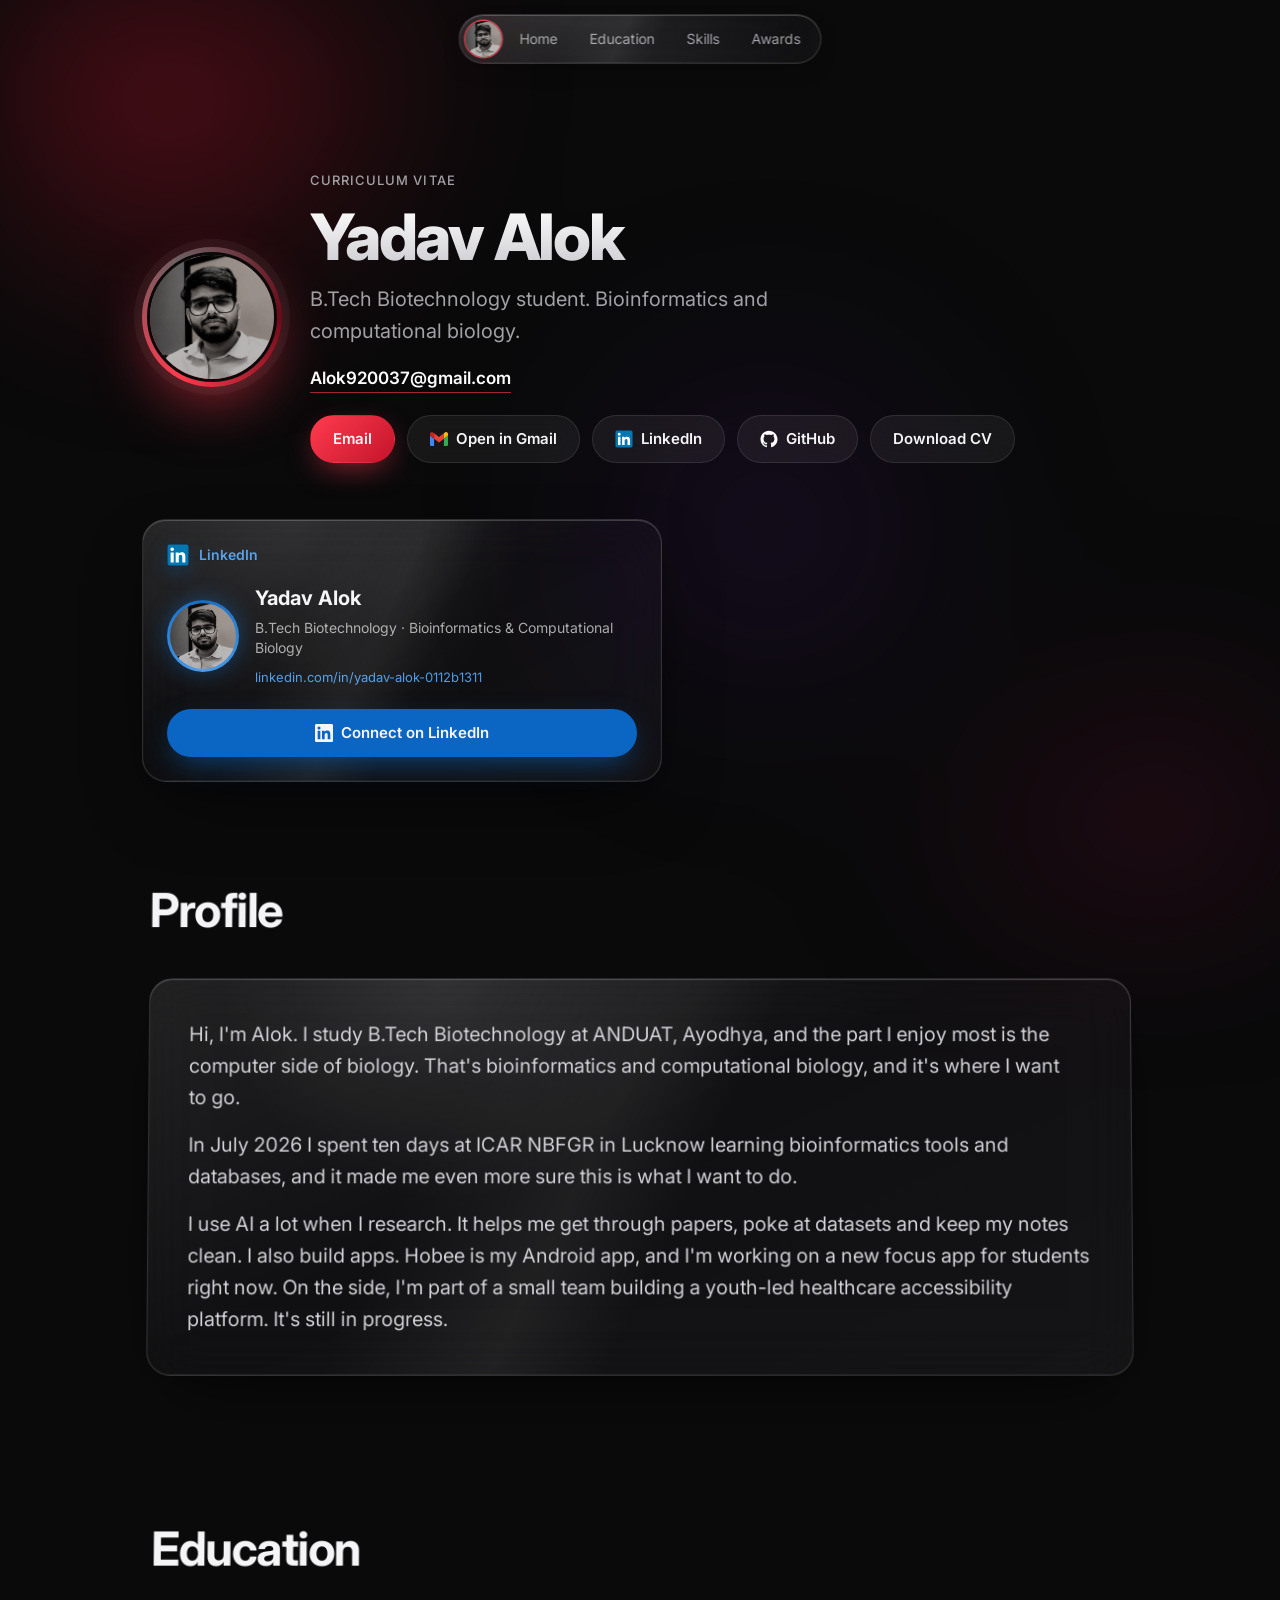
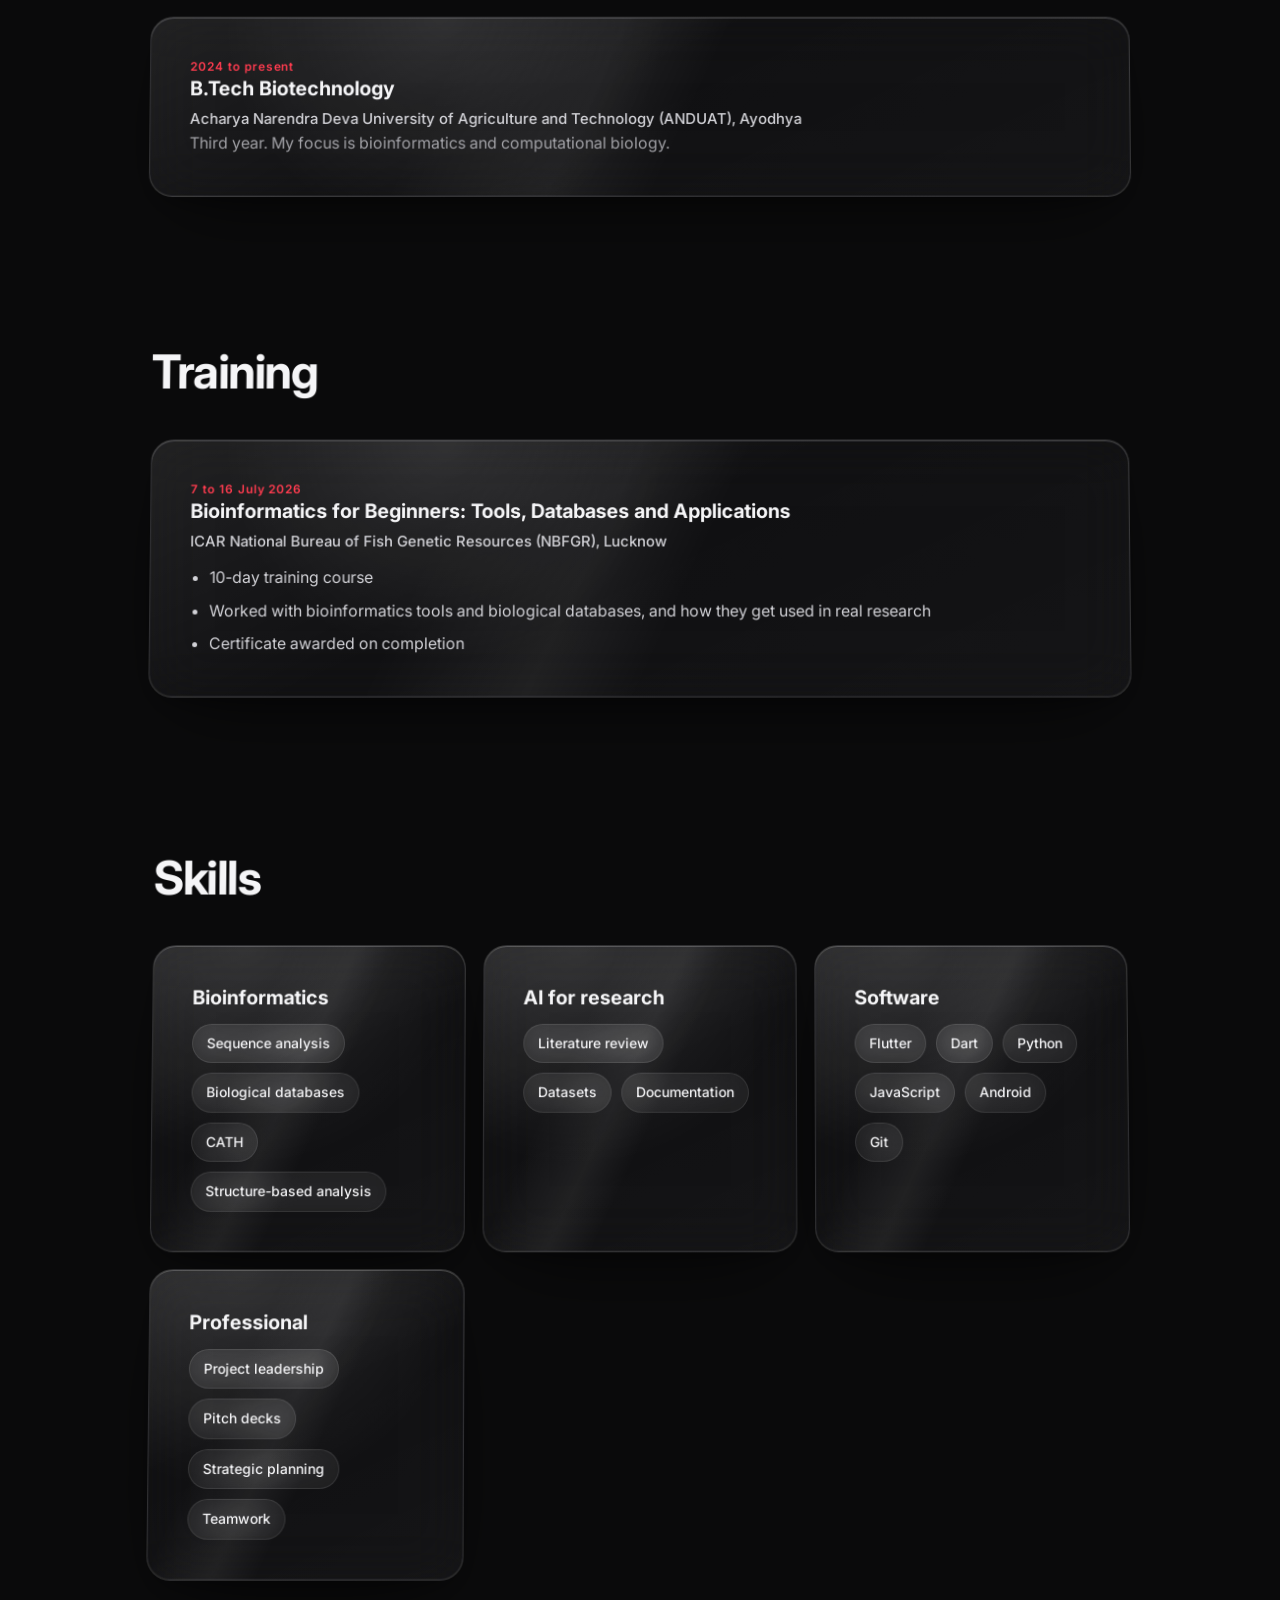
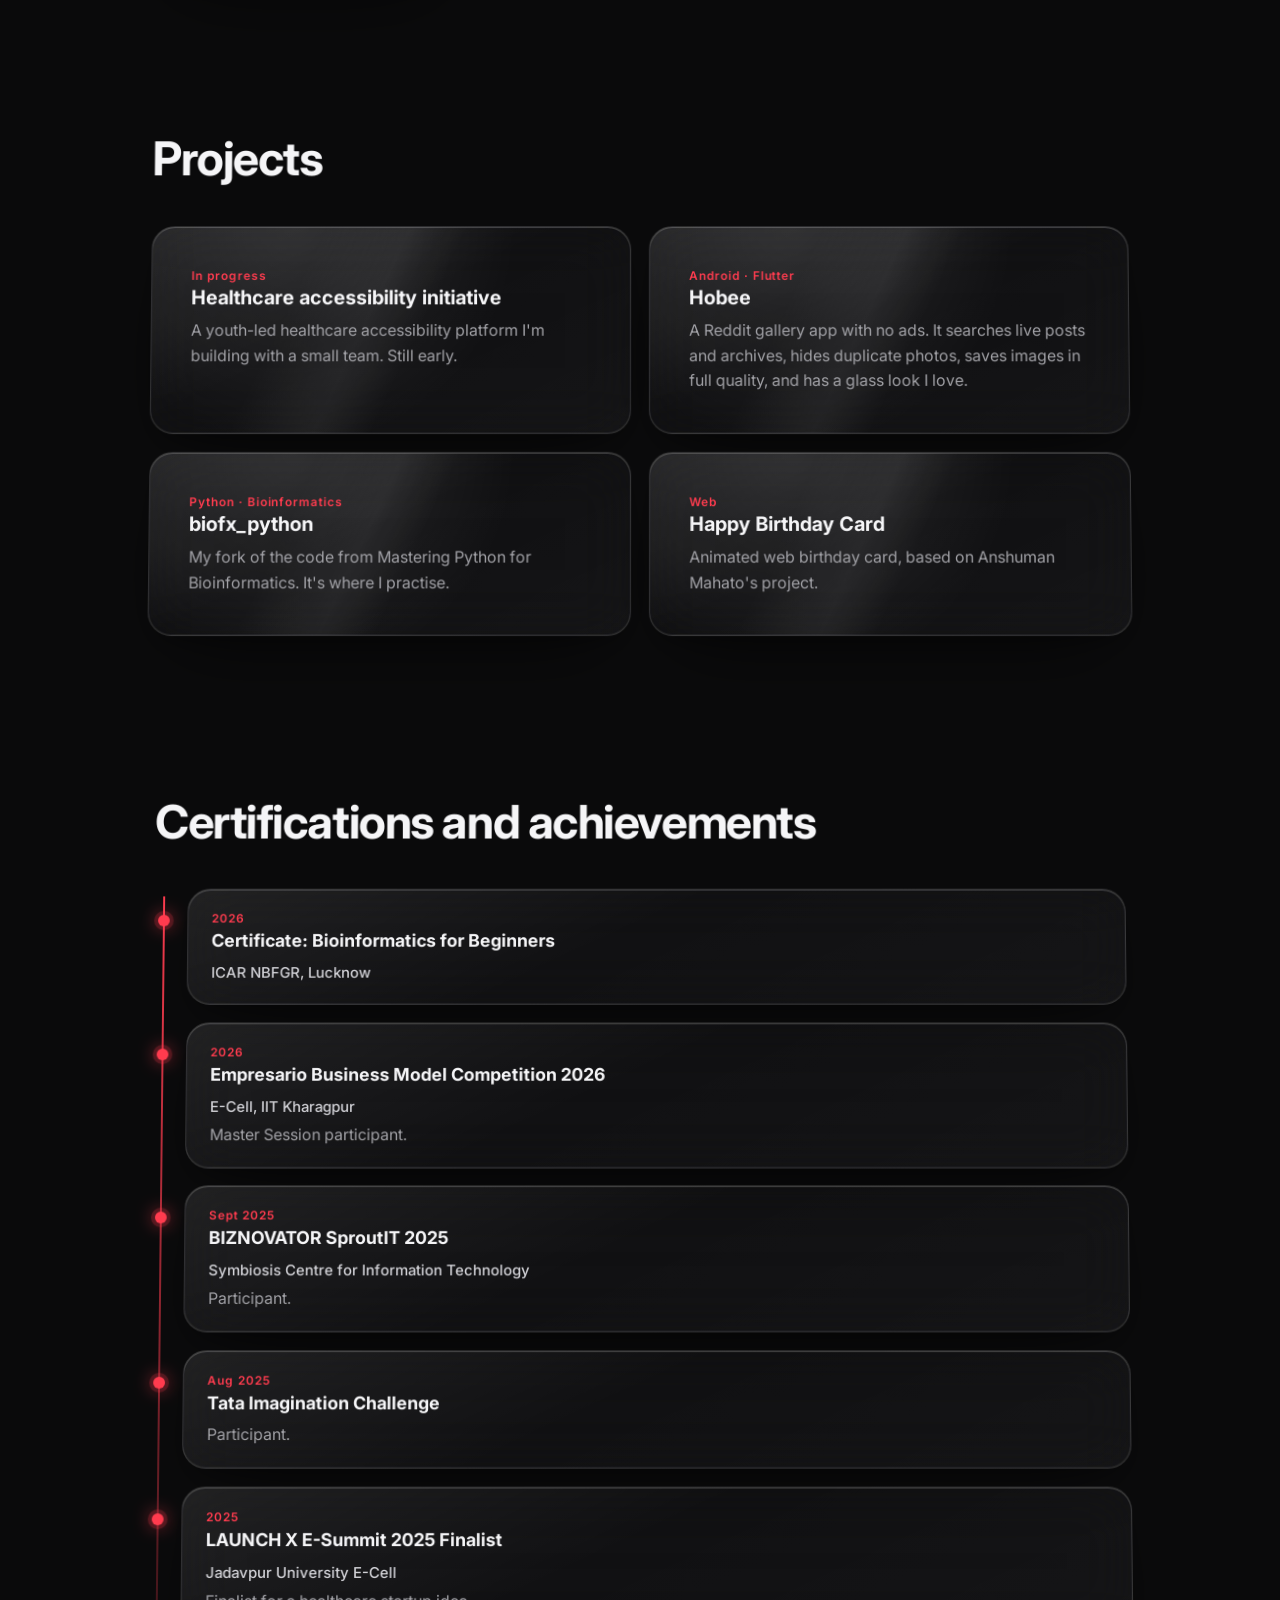
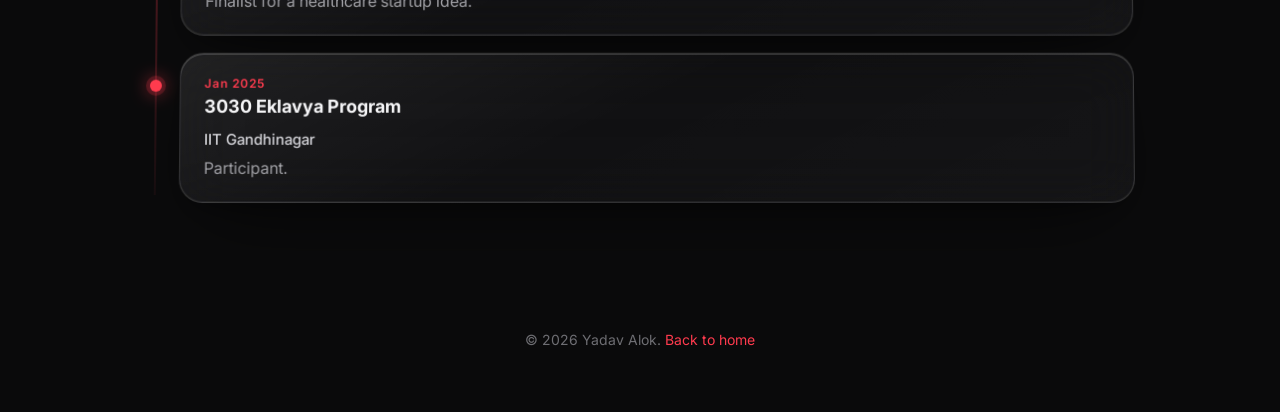
==== cv/index.html @ bc5b37c1 "Real LinkedIn, Gmail, GitHub logos with shared soft backlight" ====
<!doctype html>
<html lang="en">
<head>
<meta charset="utf-8">
<meta name="viewport" content="width=device-width,initial-scale=1">
<title>CV · Yadav Alok</title>
<meta name="description" content="CV of Yadav Alok (Yadav Alok), B.Tech Biotechnology student at ANDUAT, Ayodhya, focused on bioinformatics and computational biology.">
<meta name="theme-color" content="#0a0a0b">
<meta property="og:type" content="profile">
<meta property="og:title" content="CV · Yadav Alok">
<meta property="og:description" content="B.Tech Biotechnology student focused on bioinformatics and computational biology.">
<meta property="og:url" content="https://alokxyz1112.github.io/cv/">
<meta property="og:image" content="https://alokxyz1112.github.io/assets/og.png">
<meta name="twitter:card" content="summary_large_image">
<link rel="icon" href="../assets/face-32.png?v=4" sizes="32x32" type="image/png">
<link rel="icon" href="../assets/face-48.png?v=4" sizes="48x48" type="image/png">
<link rel="manifest" href="../site.webmanifest?v=4">
<link rel="apple-touch-icon" href="../assets/apple-touch-icon.png?v=4">
<link rel="preconnect" href="https://fonts.googleapis.com"><link rel="preconnect" href="https://fonts.gstatic.com" crossorigin>
<link href="https://fonts.googleapis.com/css2?family=Inter:wght@400;500;600;700;800&display=swap" rel="stylesheet">
<link rel="stylesheet" href="../style.css?v=25">
<link rel="stylesheet" href="print.css?v=1" media="print">
</head>
<body>
<a class="skip" href="#main">Skip to content</a>
<div class="aurora" aria-hidden="true"><span></span><span></span><span></span></div>
<div class="glow" aria-hidden="true"></div>
<header class="nav glass">
  <a href="../" class="logo" aria-label="Back to home"><img class="navface" src="../assets/avatar-small.jpg?v=1" alt="Yadav Alok" width="30" height="30"></a>
  <nav><a href="../">Home</a><a href="#education">Education</a><a href="#skills">Skills</a><a href="#achievements">Awards</a></nav>
</header>
<main id="main">
  <section class="cvhead">
    <div class="cvpic tilt"><img src="../assets/avatar-small.jpg?v=1" alt="Yadav Alok" width="140" height="140" onerror="this.parentNode.remove()"></div>
    <div>
      <p class="eyebrow">Curriculum vitae</p>
      <h1>Yadav Alok</h1>
      <p class="lead" style="margin:10px 0 0;text-align:left">B.Tech Biotechnology student. Bioinformatics and computational biology.</p>
      <p class="pcontact printonly"><a href="mailto:Alok920037@gmail.com">Alok920037@gmail.com</a> <span>·</span> <a href="https://www.linkedin.com/in/yadav-alok-0112b1311">linkedin.com/in/yadav-alok-0112b1311</a> <span>·</span> <a href="https://github.com/Alokxyz1112">github.com/Alokxyz1112</a> <span>·</span> <a href="https://alokxyz1112.github.io">alokxyz1112.github.io</a></p>
      <p class="noprint" style="margin-top:8px"><a class="mailaddr" style="font-size:17px" href="mailto:Alok920037@gmail.com">Alok920037@gmail.com</a></p>
      <div class="cta noprint" style="justify-content:flex-start;margin-top:22px">
        <a class="btn primary magnetic" href="mailto:Alok920037@gmail.com">Email</a>
        <a class="btn magnetic" href="https://mail.google.com/mail/?view=cm&fs=1&to=Alok920037@gmail.com" target="_blank" rel="noopener"><img class="lg bico" src="../assets/logos/gmail.svg?v=1" alt="" width="18" height="18" style="--tg:234,67,53">Open in Gmail</a>
        <a class="btn magnetic" href="https://www.linkedin.com/in/yadav-alok-0112b1311" target="_blank" rel="noopener"><img class="lg bico" src="../assets/logos/linkedin.svg?v=1" alt="" width="18" height="18" style="--tg:10,102,194">LinkedIn</a>
        <a class="btn magnetic" href="https://github.com/Alokxyz1112" target="_blank" rel="noopener"><img class="lg bico" src="../assets/logos/github.svg?v=1" alt="" width="18" height="18" style="--tg:200,210,230">GitHub</a>
        <a class="btn magnetic" href="Yadav-Alok-CV.pdf" download="Yadav-Alok-CV.pdf">Download CV</a>
      </div>
    </div>
  <div class="noprint" style="margin-top:28px"><div class="licard glass tilt reveal"><div class="litop"><span class="lilogo"><img class="lg" src="../assets/logos/linkedin.svg?v=1" alt="" width="26" height="26" style="--tg:10,102,194"></span><span class="lilab">LinkedIn</span></div><div class="libody"><div class="lipic"><img src="../assets/avatar-small.jpg?v=1" alt="Yadav Alok" loading="lazy"></div><div><div class="liname">Yadav Alok</div><div class="lihead">B.Tech Biotechnology · Bioinformatics &amp; Computational Biology</div><a class="liurl" href="https://www.linkedin.com/in/yadav-alok-0112b1311" target="_blank" rel="noopener">linkedin.com/in/yadav-alok-0112b1311</a></div></div><a class="btn libtn magnetic" href="https://www.linkedin.com/in/yadav-alok-0112b1311" target="_blank" rel="noopener"><svg viewBox="0 0 24 24" width="18" height="18" fill="currentColor" aria-hidden="true"><path d="M20.45 20.45h-3.56v-5.57c0-1.33-.02-3.04-1.85-3.04-1.85 0-2.14 1.45-2.14 2.94v5.67H9.35V9h3.41v1.56h.05c.48-.9 1.64-1.85 3.37-1.85 3.6 0 4.27 2.37 4.27 5.46v6.28zM5.34 7.43a2.06 2.06 0 1 1 0-4.13 2.06 2.06 0 0 1 0 4.13zM7.12 20.45H3.56V9h3.56v11.45zM22.22 0H1.77C.79 0 0 .77 0 1.73v20.54C0 23.23.79 24 1.77 24h20.45c.98 0 1.78-.77 1.78-1.73V1.73C24 .77 23.2 0 22.22 0z"/></svg>Connect on LinkedIn</a></div></div></section>

  <section class="section" id="profile"><h2 class="reveal">Profile</h2>
    <div class="glass card reveal" id="aboutText"><p>Hi, I'm Alok. I study B.Tech Biotechnology at ANDUAT, Ayodhya, and the part I enjoy most is the computer side of biology. That's bioinformatics and computational biology, and it's where I want to go.</p><p>In July 2026 I spent ten days at ICAR NBFGR in Lucknow learning bioinformatics tools and databases, and it made me even more sure this is what I want to do.</p><p>I use AI a lot when I research. It helps me get through papers, poke at datasets and keep my notes clean. I also build apps. Hobee is my Android app, and I'm working on a new focus app for students right now. On the side, I'm part of a small team building a youth-led healthcare accessibility platform. It's still in progress.</p></div></section>

  <section class="section" id="education"><h2 class="reveal">Education</h2>
    <div class="glass card reveal"><div class="step">2024 to present</div><h3>B.Tech Biotechnology</h3><p class="place">Acharya Narendra Deva University of Agriculture and Technology (ANDUAT), Ayodhya</p><p class="muted">Third year. My focus is bioinformatics and computational biology.</p></div></section>

  <section class="section" id="training"><h2 class="reveal">Training</h2>
    <div class="glass card reveal"><div class="step">7 to 16 July 2026</div><h3>Bioinformatics for Beginners: Tools, Databases and Applications</h3><p class="place">ICAR National Bureau of Fish Genetic Resources (NBFGR), Lucknow</p>
      <ul class="list" style="margin-top:12px"><li>10-day training course</li><li>Worked with bioinformatics tools and biological databases, and how they get used in real research</li><li>Certificate awarded on completion</li></ul></div></section>

  <section class="section" id="skills"><h2 class="reveal">Skills</h2><div class="skillgrid">
    
    <div class="glass card skg reveal"><h3>Bioinformatics</h3><ul class="chips"><li>Sequence analysis</li><li>Biological databases</li><li>CATH</li><li>Structure-based analysis</li></ul></div>
    <div class="glass card skg reveal"><h3>AI for research</h3><ul class="chips"><li>Literature review</li><li>Datasets</li><li>Documentation</li></ul></div>
    <div class="glass card skg reveal"><h3>Software</h3><ul class="chips"><li>Flutter</li><li>Dart</li><li>Python</li><li>JavaScript</li><li>Android</li><li>Git</li></ul></div>
    <div class="glass card skg reveal"><h3>Professional</h3><ul class="chips"><li>Project leadership</li><li>Pitch decks</li><li>Strategic planning</li><li>Teamwork</li></ul></div>
  </div></section>

  <section class="section" id="projects"><h2 class="reveal">Projects</h2><div class="grid2">
    <div class="glass card reveal"><div class="step">In progress</div><h3>Healthcare accessibility initiative</h3><p class="muted" style="margin-top:8px">A youth-led healthcare accessibility platform I'm building with a small team. Still early.</p></div>
    <div class="glass card reveal"><div class="step">Android · Flutter</div><h3><a href="https://github.com/Alokxyz1112/hobee" target="_blank" rel="noopener">Hobee</a></h3><p class="muted" style="margin-top:8px">A Reddit gallery app with no ads. It searches live posts and archives, hides duplicate photos, saves images in full quality, and has a glass look I love.</p></div>
    <div class="glass card reveal"><div class="step">Python · Bioinformatics</div><h3><a href="https://github.com/Alokxyz1112/biofx_python" target="_blank" rel="noopener">biofx_python</a></h3><p class="muted" style="margin-top:8px">My fork of the code from Mastering Python for Bioinformatics. It's where I practise.</p></div>
    <div class="glass card reveal"><div class="step">Web</div><h3><a href="https://github.com/Alokxyz1112/Happy-Birthday-Card" target="_blank" rel="noopener">Happy Birthday Card</a></h3><p class="muted" style="margin-top:8px">Animated web birthday card, based on Anshuman Mahato's project.</p></div>
  </div></section>

  <section class="section" id="achievements"><h2 class="reveal">Certifications and achievements</h2><ol class="timeline">
    <li class="glass reveal"><div class="step">2026</div><h3>Certificate: Bioinformatics for Beginners</h3><p class="place">ICAR NBFGR, Lucknow</p></li>
    <li class="glass reveal"><div class="step">2026</div><h3>Empresario Business Model Competition 2026</h3><p class="place">E-Cell, IIT Kharagpur</p><p>Master Session participant.</p></li>
    <li class="glass reveal"><div class="step">Sept 2025</div><h3>BIZNOVATOR SproutIT 2025</h3><p class="place">Symbiosis Centre for Information Technology</p><p>Participant.</p></li>
    <li class="glass reveal"><div class="step">Aug 2025</div><h3>Tata Imagination Challenge</h3><p>Participant.</p></li>
    <li class="glass reveal"><div class="step">2025</div><h3>LAUNCH X E-Summit 2025 Finalist</h3><p class="place">Jadavpur University E-Cell</p><p>Finalist for a healthcare startup idea.</p></li>
    <li class="glass reveal"><div class="step">Jan 2025</div><h3>3030 Eklavya Program</h3><p class="place">IIT Gandhinagar</p><p>Participant.</p></li>
  </ol></section>
</main>
<footer><p>© <span id="yr">2026</span> Yadav Alok. <a href="../" style="color:var(--red)">Back to home</a></p></footer>
<script>
(function(){var r=matchMedia('(prefers-reduced-motion: reduce)').matches,rs=document.querySelectorAll('.reveal');
document.getElementById('yr').textContent=new Date().getFullYear();
if(r||!('IntersectionObserver' in window)){rs.forEach(function(e){e.classList.add('in')});return;}
var io=new IntersectionObserver(function(es){es.forEach(function(e){if(e.isIntersecting){e.target.classList.add('in');io.unobserve(e.target)}})},{threshold:0,rootMargin:"0px 0px -40px 0px"});rs.forEach(function(e){io.observe(e)});
addEventListener('beforeprint',function(){rs.forEach(function(e){e.classList.add('in')})});
if(matchMedia('(hover: none)').matches)return;var g=document.querySelector('.glow');
addEventListener('pointermove',function(e){g.style.left=e.clientX+'px';g.style.top=e.clientY+'px'},{passive:true});
document.querySelectorAll('.magnetic').forEach(function(b){b.addEventListener('pointermove',function(e){var q=b.getBoundingClientRect();b.style.transform='translate('+((e.clientX-q.left-q.width/2)*.25)+'px,'+((e.clientY-q.top-q.height/2)*.35)+'px)'});b.addEventListener('pointerleave',function(){b.style.transform=''})});})();
</script>
<script src="../fx.js?v=25" defer></script>
</body>
</html>
---- style.css ----
:root{--bg:#0a0a0b;--fg:#f5f5f7;--mute:#a1a1a6;--red:#ff3b4e;--red2:#c4142b;--glass:rgba(255,255,255,.05);--line:rgba(255,255,255,.1);--r:22px}
*{box-sizing:border-box;margin:0;padding:0}
html{scroll-behavior:smooth}
body{font-family:Inter,system-ui,-apple-system,sans-serif;background:var(--bg);color:var(--fg);line-height:1.6;-webkit-font-smoothing:antialiased;overflow-x:hidden}
a{color:inherit;text-decoration:none}
.skip{position:absolute;left:-999px;top:8px;background:var(--red);padding:8px 14px;border-radius:8px;z-index:99}.skip:focus{left:8px}
:focus-visible{outline:2px solid var(--red);outline-offset:3px;border-radius:8px}
.aurora{position:fixed;inset:0;z-index:-2;overflow:hidden;filter:blur(90px);opacity:.55}
.aurora span{position:absolute;border-radius:50%;width:55vmax;height:55vmax;animation:drift 22s ease-in-out infinite alternate}
.aurora span:nth-child(1){background:radial-gradient(circle,#c4142b 0,transparent 60%);top:-25vmax;left:-15vmax}
.aurora span:nth-child(2){background:radial-gradient(circle,#5a0d2a 0,transparent 60%);bottom:-30vmax;right:-20vmax;animation-duration:28s}
.aurora span:nth-child(3){background:radial-gradient(circle,#2a1240 0,transparent 60%);top:30%;left:40%;width:40vmax;height:40vmax;animation-duration:34s}
@keyframes drift{to{transform:translate(8vmax,6vmax) scale(1.15)}}
.glow{position:fixed;width:520px;height:520px;border-radius:50%;pointer-events:none;z-index:-1;background:radial-gradient(circle,rgba(255,59,78,.13),transparent 60%);transform:translate(-50%,-50%);left:-999px;top:-999px;transition:opacity .3s}
.glass{background:var(--glass);border:1px solid var(--line);backdrop-filter:blur(24px) saturate(160%);-webkit-backdrop-filter:blur(24px) saturate(160%);box-shadow:inset 0 1px 0 rgba(255,255,255,.08),0 20px 60px -20px rgba(0,0,0,.6)}
.nav{position:fixed;top:14px;left:50%;transform:translateX(-50%);display:flex;align-items:center;gap:22px;padding:8px 10px 8px 16px;border-radius:999px;z-index:50;width:max-content;max-width:calc(100% - 24px)}
.logo{font-weight:800;letter-spacing:.02em;color:var(--red)}
.nav nav{display:flex;gap:4px}.nav nav a{font-size:14px;color:var(--mute);padding:6px 12px;border-radius:999px;transition:.2s}.nav nav a:hover{color:var(--fg);background:rgba(255,255,255,.07)}
main{max-width:1040px;margin:0 auto;padding:0 22px}
.hero{min-height:100vh;min-height:100svh;display:flex;flex-direction:column;justify-content:center;align-items:center;text-align:center;padding:110px 0 60px}
.avatar{width:120px;height:120px;border-radius:50%;margin-bottom:26px;display:grid;place-items:center;font-size:40px;font-weight:700;background:linear-gradient(140deg,var(--red),#6b0a18);box-shadow:0 0 0 1px rgba(255,255,255,.15),0 20px 60px -10px rgba(255,59,78,.5);overflow:hidden}
.avatar img{width:100%;height:100%;object-fit:cover}
.eyebrow{color:var(--mute);font-weight:500;letter-spacing:.08em;text-transform:uppercase;font-size:13px;margin-bottom:12px}
h1{font-size:clamp(38px,7.5vw,84px);line-height:1.05;letter-spacing:-.035em;font-weight:800;min-height:1.1em;background:linear-gradient(180deg,#fff,#c9c9ce);-webkit-background-clip:text;background-clip:text;color:transparent}
.caret{display:inline-block;width:.07em;height:.9em;background:var(--red);margin-left:.06em;vertical-align:-.08em;animation:blink 1s steps(1) infinite}
@keyframes blink{50%{opacity:0}}
.lead{color:var(--mute);font-size:clamp(16px,2vw,20px);max-width:560px;margin:22px auto 0}
.cta{display:flex;gap:12px;justify-content:center;flex-wrap:wrap;margin-top:34px}
.btn{display:inline-flex;align-items:center;gap:8px;padding:13px 22px;border-radius:999px;font-weight:600;font-size:15px;border:1px solid var(--line);background:rgba(255,255,255,.06);backdrop-filter:blur(12px);cursor:pointer;color:var(--fg);font-family:inherit;transition:background .25s,box-shadow .25s;will-change:transform}
.btn:hover{background:rgba(255,255,255,.12)}
.btn.primary{background:linear-gradient(135deg,var(--red),var(--red2));border-color:transparent;box-shadow:0 10px 30px -8px rgba(255,59,78,.6)}
.btn.primary:hover{box-shadow:0 14px 40px -6px rgba(255,59,78,.8)}
.section{padding:90px 0}
h2{font-size:clamp(30px,4.5vw,48px);letter-spacing:-.03em;font-weight:700;margin-bottom:30px}
.sub{font-size:20px;margin:56px 0 16px;color:var(--mute);font-weight:600}
.card{border-radius:var(--r);padding:clamp(22px,4vw,40px)}
#aboutText p{font-size:clamp(17px,2vw,20px);color:#d2d2d7}#aboutText p+p{margin-top:16px}
.center{text-align:center}.center p{color:#d2d2d7;font-size:18px}
.timeline{list-style:none;position:relative;padding-left:34px}
.timeline:before{content:"";position:absolute;left:9px;top:8px;bottom:8px;width:2px;background:linear-gradient(var(--red),rgba(255,59,78,.05))}
.timeline li{position:relative;margin-bottom:18px;padding:20px 24px;border-radius:18px}
.timeline li:before{content:"";position:absolute;left:-31px;top:26px;width:12px;height:12px;border-radius:50%;background:var(--red);box-shadow:0 0 0 4px rgba(255,59,78,.2),0 0 18px var(--red)}
.timeline h3{font-size:18px}.timeline p{color:var(--mute);margin-top:4px}
.step{font-size:12px;color:var(--red);font-weight:600;letter-spacing:.08em}
.grid{display:grid;grid-template-columns:repeat(2,1fr);gap:18px;perspective:1000px}
.proj{border-radius:var(--r);padding:28px;display:flex;flex-direction:column;transition:transform .25s ease,border-color .25s;transform-style:preserve-3d;position:relative;overflow:hidden}
.proj:after{content:"";position:absolute;inset:0;background:radial-gradient(400px circle at var(--mx,50%) var(--my,50%),rgba(255,59,78,.12),transparent 50%);opacity:0;transition:opacity .3s;pointer-events:none}
.proj:hover{border-color:rgba(255,59,78,.35)}.proj:hover:after{opacity:1}
.proj.featured{grid-column:1/-1;padding:clamp(28px,4vw,44px)}
.proj .label{font-size:12px;color:var(--red);font-weight:600;letter-spacing:.08em;text-transform:uppercase;margin-bottom:8px}
.proj h3{font-size:24px;letter-spacing:-.02em}.proj.featured h3{font-size:clamp(28px,4vw,40px)}
.proj p{color:var(--mute);margin:10px 0 18px;flex:1}.proj.featured p{font-size:18px;max-width:680px}
.tags{display:flex;flex-wrap:wrap;gap:6px;margin-bottom:18px}.tags span{font-size:12px;padding:4px 10px;border-radius:999px;background:rgba(255,255,255,.06);color:#c7c7cc;border:1px solid var(--line)}
.links{display:flex;gap:10px;flex-wrap:wrap}.links .btn{padding:10px 18px;font-size:14px}
.chips{list-style:none;display:flex;flex-wrap:wrap;gap:10px}
.chips li{padding:10px 18px;border-radius:999px;background:var(--glass);border:1px solid var(--line);backdrop-filter:blur(12px);font-weight:500;transition:.25s}
.chips li:hover{border-color:var(--red);color:#fff;box-shadow:0 0 20px -4px rgba(255,59,78,.5)}
footer{text-align:center;color:#6e6e73;font-size:14px;padding:40px 20px 60px}
.toast{position:fixed;bottom:28px;left:50%;transform:translate(-50%,20px);opacity:0;padding:12px 20px;border-radius:999px;background:rgba(30,30,32,.85);border:1px solid var(--line);backdrop-filter:blur(20px);transition:.3s;pointer-events:none;z-index:60;font-size:14px}
.toast.show{opacity:1;transform:translate(-50%,0)}
.reveal{opacity:0;transform:translateY(24px);transition:opacity .9s cubic-bezier(.2,.7,.2,1),transform .9s cubic-bezier(.2,.7,.2,1)}
.reveal.in{opacity:1;transform:none}
@media (max-width:700px){.grid{grid-template-columns:1fr}.nav{gap:6px;padding:6px 6px 6px 14px}.nav nav a{padding:6px 9px;font-size:13px}.section{padding:64px 0}.avatar{width:100px;height:100px;font-size:34px}}
@media (max-width:360px){.nav nav a{padding:6px 6px;font-size:12px}}
@media (hover:none){.glow{display:none}}
@media (prefers-reduced-motion:reduce){*{animation:none!important;transition:none!important;scroll-behavior:auto!important}.reveal{opacity:1;transform:none}.glow{display:none}}
.logo{display:flex;align-items:center;gap:8px}
.navav{width:28px;height:28px;border-radius:50%;overflow:hidden;display:none;box-shadow:0 0 0 1.5px var(--red)}
.navav img{width:100%;height:100%;object-fit:cover}.navav.on{display:block}
.avatar.photo{width:190px;height:190px;padding:5px;background:conic-gradient(from 210deg,var(--red),rgba(255,255,255,.35),#6b0a18,var(--red));box-shadow:0 0 0 10px rgba(255,255,255,.04),0 30px 80px -10px rgba(255,59,78,.55)}
.avatar.photo img{border-radius:50%;border:3px solid #0a0a0b}
.about{display:grid;grid-template-columns:260px 1fr;gap:18px;align-items:stretch}
.aboutpic{border-radius:var(--r);overflow:hidden;padding:8px}
.aboutpic img{width:100%;height:100%;object-fit:cover;border-radius:16px;display:block;filter:contrast(1.05)}
.aboutpic.none{display:none}.about.nopic{grid-template-columns:1fr}
@media (max-width:700px){.about{grid-template-columns:1fr}.aboutpic{max-width:280px;aspect-ratio:1}.avatar.photo{width:150px;height:150px}}
.nav nav a.navcv{color:#fff;background:rgba(255,59,78,.18);box-shadow:inset 0 0 0 1px rgba(255,59,78,.45)}
.nav nav a.navcv:hover{background:rgba(255,59,78,.3)}
.grid2{display:grid;grid-template-columns:1fr 1fr;gap:18px}
p.place{color:#d2d2d7!important;font-weight:500;font-size:15px;margin-top:6px}
.skillgrid{display:grid;grid-template-columns:repeat(auto-fit,minmax(280px,1fr));gap:18px}
.skg h3{font-size:17px;margin-bottom:14px}.skg .chips li{padding:8px 14px;font-size:14px}
.cvhead{padding:130px 0 20px;display:flex;align-items:center;gap:28px;flex-wrap:wrap}
.cvhead img{width:120px;height:120px;border-radius:50%;object-fit:cover;padding:4px;background:conic-gradient(from 210deg,var(--red),rgba(255,255,255,.35),#6b0a18,var(--red))}
.cvhead h1{font-size:clamp(38px,6vw,64px)}
.card ul.list{padding-left:20px;color:#d2d2d7}.card ul.list li+li{margin-top:8px}
.card h3{font-size:20px}.card .muted{color:var(--mute)}
@media (max-width:700px){.grid2{grid-template-columns:1fr}.cvhead{padding-top:100px}}
@media print{.aurora,.glow,.nav,.noprint{display:none!important}body{background:#fff;color:#000}.glass{background:none;box-shadow:none;border-color:#ccc;backdrop-filter:none}.reveal{opacity:1;transform:none}h1{color:#000;background:none}}
/* ---- refined liquid glass ---- */
.glass{position:relative;background:linear-gradient(155deg,rgba(255,255,255,.09),rgba(255,255,255,.025) 45%,rgba(255,255,255,.04));border:1px solid rgba(255,255,255,.12);backdrop-filter:blur(28px) saturate(180%);-webkit-backdrop-filter:blur(28px) saturate(180%);box-shadow:inset 0 1px 0 rgba(255,255,255,.18),inset 0 -1px 0 rgba(255,255,255,.04),inset 0 0 0 1px rgba(255,255,255,.02),0 30px 80px -30px rgba(0,0,0,.8),0 8px 24px -12px rgba(0,0,0,.5);transition:transform .35s cubic-bezier(.2,.7,.2,1),border-color .3s}
.glass:before{content:"";position:absolute;inset:0;border-radius:inherit;pointer-events:none;background:radial-gradient(500px circle at var(--mx,30%) var(--my,0%),rgba(255,255,255,.10),transparent 45%),linear-gradient(115deg,transparent 30%,rgba(255,255,255,.06) 45%,transparent 55%);mix-blend-mode:screen}
.card>*,.proj>*{position:relative}
.section{transform-origin:50% 50%;will-change:transform}
/* hero 3D stage */
.stage{position:relative;width:300px;height:260px;display:grid;place-items:center;margin-bottom:10px;transform-style:preserve-3d}
.stage .avatar{margin:0;position:relative;z-index:2;transition:transform .3s}









.icons{display:flex;gap:12px;justify-content:center;margin-top:26px}
.ico{width:46px;height:46px;border-radius:50%;display:grid;place-items:center;transition:transform .25s,border-color .25s}
.ico svg{width:20px;height:20px;fill:#e5e5ea;position:relative}
.ico:hover{border-color:rgba(255,59,78,.6);transform:translateY(-3px)}.ico:hover svg{fill:#fff}
footer .icons{margin:0 0 16px}
.mailaddr{display:inline-block;margin-top:10px;font-size:clamp(18px,3vw,24px);font-weight:600;color:#fff;border-bottom:1px solid rgba(255,59,78,.6)}
.mailaddr:hover{color:var(--red)}
/* now building */
.build{padding:clamp(28px,5vw,52px);border-color:rgba(255,59,78,.28);background:linear-gradient(140deg,rgba(255,59,78,.16),rgba(255,255,255,.03) 50%,rgba(120,20,60,.10))}
.build h2{margin:16px 0 12px}.build p{font-size:clamp(17px,2vw,20px);color:#d2d2d7;max-width:640px}
.badge{display:inline-flex;align-items:center;gap:8px;font-size:12px;font-weight:600;letter-spacing:.08em;text-transform:uppercase;padding:6px 12px;border-radius:999px;background:rgba(255,59,78,.15);border:1px solid rgba(255,59,78,.4);color:#ff8a96}
.dot{width:7px;height:7px;border-radius:50%;background:var(--red);box-shadow:0 0 10px var(--red);animation:pulse 1.8s ease-in-out infinite}
@keyframes pulse{50%{opacity:.35}}
@media (max-width:700px){.stage{width:240px;height:220px}
 .glass{backdrop-filter:blur(18px) saturate(160%);-webkit-backdrop-filter:blur(18px) saturate(160%)}.nav nav a{padding:6px 7px;font-size:12.5px}.nav{gap:4px}}
@media (prefers-reduced-motion:reduce){.section,.stage{transform:none!important}}
.build .solo{font-size:16px;color:var(--mute);margin-top:12px}
.road{list-style:none;display:grid;grid-template-columns:1fr 1fr;gap:12px;margin:24px 0 20px;max-width:640px}
.road li{padding:14px 18px;border-radius:16px;background:rgba(255,255,255,.04);border:1px solid rgba(255,255,255,.1);display:flex;flex-direction:column}
.road .when{font-size:12px;color:#ff8a96;font-weight:600;letter-spacing:.04em}.road .what{font-weight:600;font-size:17px;margin-top:2px}
.beta{font-weight:600;color:#fff;border-bottom:1px solid rgba(255,59,78,.6)}.beta:hover{color:var(--red)}
@media (max-width:500px){.road{grid-template-columns:1fr}}
.build{max-width:none}
.feats{display:grid;grid-template-columns:repeat(3,1fr);gap:12px;margin:28px 0 8px}
.feat{padding:18px;border-radius:18px;background:linear-gradient(160deg,rgba(255,255,255,.07),rgba(255,255,255,.02));border:1px solid rgba(255,255,255,.1);box-shadow:inset 0 1px 0 rgba(255,255,255,.1);transition:border-color .25s,transform .25s}
.feat:hover{border-color:rgba(255,59,78,.45);transform:translateY(-3px)}
.fi{width:38px;height:38px;border-radius:12px;display:grid;place-items:center;background:linear-gradient(140deg,rgba(255,59,78,.35),rgba(120,10,30,.35));border:1px solid rgba(255,59,78,.4);margin-bottom:12px}
.fi svg{width:20px;height:20px;fill:#fff}
.feat h3{font-size:16px;letter-spacing:-.01em}.build .feat p{font-size:14px;color:var(--mute);margin-top:4px}
@media (max-width:900px){.feats{grid-template-columns:1fr 1fr}}
@media (max-width:500px){.feats{grid-template-columns:1fr}}
/* CV header photo: same round treatment as home */
.cvhead{padding:120px 0 20px;align-items:center}
.cvpic{flex:0 0 auto;width:140px;height:140px;border-radius:50%;padding:5px;background:conic-gradient(from 210deg,var(--red),rgba(255,255,255,.35),#6b0a18,var(--red));box-shadow:0 0 0 8px rgba(255,255,255,.04),0 24px 60px -10px rgba(255,59,78,.55);transition:transform .3s}
.cvpic img{display:block;width:100%!important;height:100%!important;border-radius:50%;object-fit:cover;object-position:center 30%;border:3px solid #0a0a0b;padding:0;background:none}
.avatar img,.aboutpic img,.navav img{object-position:center 30%}
@media (max-width:700px){.cvhead{padding-top:104px;gap:20px}.cvpic{width:120px;height:120px}}

.licard{max-width:520px;margin:28px auto 0;padding:24px;border-radius:24px;text-align:left}
.litop{display:flex;align-items:center;gap:10px;color:#4c9be8;font-weight:600;font-size:14px;margin-bottom:16px}
.lilogo{display:inline-flex;color:#0A66C2;background:#fff;border-radius:5px;padding:0;line-height:0}
.libody{display:flex;gap:16px;align-items:center;margin-bottom:20px}
.lipic{flex:0 0 72px;width:72px;height:72px;border-radius:50%;padding:3px;background:conic-gradient(#0A66C2,#4c9be8,#0A66C2);box-shadow:0 0 24px -4px rgba(10,102,194,.7)}
.lipic img{width:100%;height:100%;border-radius:50%;object-fit:cover;object-position:center 30%;display:block}
.liname{font-size:20px;font-weight:700}
.lihead{color:var(--mut,#aaa);font-size:14px;margin:4px 0 6px;line-height:1.4}
.liurl{font-size:13px;color:#4c9be8;word-break:break-all}
.btn.libtn{background:#0A66C2;border-color:transparent;width:100%;justify-content:center;box-shadow:0 10px 30px -8px rgba(10,102,194,.7)}
.btn.libtn:hover{background:#0b74dc}
.btn.lihero{border-color:rgba(10,102,194,.7);box-shadow:0 8px 26px -10px rgba(10,102,194,.8)}
.btn.lihero svg{color:#4c9be8}
.btn.lihero:hover{background:rgba(10,102,194,.25)}
.cvhead .licard{margin:0}
.cvhead .lipic img{padding:0;background:none;width:100%;height:100%}

/* Contact tiles */
.chead{text-align:center;margin-bottom:40px}
.cbig{font-size:clamp(48px,8vw,96px);line-height:1;letter-spacing:-.04em;margin:8px 0 14px;background:linear-gradient(180deg,#fff,rgba(255,255,255,.55));-webkit-background-clip:text;background-clip:text;color:transparent}
.csub{color:var(--mut,#aaa);font-size:17px;max-width:520px;margin:0 auto}
.cgrid{display:grid;grid-template-columns:repeat(3,minmax(0,1fr));gap:20px;max-width:1100px;margin:0 auto}
.ctile{border-radius:26px;padding:28px;display:flex;flex-direction:column;gap:10px;min-width:0;--glow:255,59,78}
.ctile.t-li{--glow:10,102,194}.ctile.t-gh{--glow:255,255,255}
.ctile:after{content:"";position:absolute;inset:-1px;border-radius:inherit;padding:1px;background:linear-gradient(140deg,rgba(var(--glow),.9),transparent 40%,transparent 60%,rgba(var(--glow),.6));-webkit-mask:linear-gradient(#000 0 0) content-box,linear-gradient(#000 0 0);-webkit-mask-composite:xor;mask-composite:exclude;opacity:0;transition:opacity .35s;pointer-events:none}
.ctile:hover{translate:0 -6px;box-shadow:0 30px 70px -25px rgba(var(--glow),.45),inset 0 1px 0 rgba(255,255,255,.18)}
.ctile:hover:after{opacity:1}
.ctile{transition:translate .35s cubic-bezier(.2,.7,.2,1),box-shadow .35s,transform .35s}
.cico{width:52px;height:52px;border-radius:16px;display:grid;place-items:center;background:rgba(var(--glow),.14);border:1px solid rgba(var(--glow),.35);box-shadow:0 0 30px -4px rgba(var(--glow),.6);color:rgb(var(--glow));margin-bottom:6px}
.t-li .cico{color:#4c9be8}.cico svg{width:24px;height:24px}
.ctile h3{margin:0;font-size:22px}
.caddr{font-size:15px;color:var(--fg,#fff);word-break:break-all;opacity:.85}.caddr:hover{opacity:1}
.cnote{margin:0;color:var(--mut,#aaa);font-size:14px}
.ctile .libody{margin:4px 0 0;gap:12px}.ctile .lipic{flex-basis:56px;width:56px;height:56px}.ctile .liname{font-size:17px}.ctile .lihead{font-size:13px;margin:2px 0 0}
.cact{display:flex;align-items:center;gap:10px;margin-top:auto;padding-top:16px}
.cact .btn{flex:1;justify-content:center;padding:12px 16px;width:auto}
.ibtn{flex:0 0 44px;width:44px;height:44px;border-radius:50%;display:grid;place-items:center;border:1px solid var(--line);background:rgba(255,255,255,.06);color:var(--fg,#fff);cursor:pointer;transition:background .25s,transform .2s}
.ibtn:hover{background:rgba(255,255,255,.14);transform:scale(1.06)}.ibtn svg{width:18px;height:18px}
@media(max-width:1100px){.cgrid{grid-template-columns:repeat(2,minmax(0,1fr))}.ctile.t-gh{grid-column:1/-1}}
@media(max-width:700px){.cgrid{grid-template-columns:1fr}.ctile{padding:22px}}
.logo .navface{width:30px;height:30px;border-radius:50%;display:block;box-shadow:0 0 12px -2px rgba(255,59,78,.5)}
.logo .navname{color:#fff;font-weight:600;font-size:14px;letter-spacing:0}

.tools{list-style:none;padding:0;margin:18px 0 0;display:grid;grid-template-columns:repeat(6,minmax(0,1fr));gap:14px}
.tool{--tc:#fff;--tg:255,255,255;border-radius:20px;padding:20px 10px 16px;display:flex;flex-direction:column;align-items:center;gap:12px;transition:translate .3s cubic-bezier(.2,.7,.2,1),box-shadow .3s,border-color .3s}
.tool:hover{translate:0 -5px;border-color:rgba(var(--tg),.45);box-shadow:0 20px 50px -20px rgba(var(--tg),.55),inset 0 1px 0 rgba(255,255,255,.18)}
.tico{width:48px;height:48px;border-radius:14px;display:grid;place-items:center;color:var(--tc);background:rgba(var(--tg),.10);border:1px solid rgba(var(--tg),.25);box-shadow:0 0 26px -6px rgba(var(--tg),.7)}
.tico svg{width:26px;height:26px;filter:drop-shadow(0 0 6px rgba(var(--tg),.5))}
.tname{font-weight:600;font-size:14px}
@media(max-width:900px){.tools{grid-template-columns:repeat(3,minmax(0,1fr))}}
@media(max-width:420px){.tools{gap:10px}.tool{padding:16px 6px 12px}}
.section{padding:66px 0}
#contact{padding-top:56px}
.chead{margin-bottom:40px}
@media(max-width:700px){.section{padding:46px 0}#contact{padding-top:38px}}

/* Now building bento */
.bhead{max-width:760px;margin-bottom:40px}
.bbig{font-size:clamp(36px,5.6vw,68px);line-height:1.02;letter-spacing:-.035em;margin:16px 0 18px}
.bbig span{color:rgba(255,255,255,.45)}
.aside{font-size:18px;line-height:1.6;color:rgba(255,255,255,.75);max-width:560px;border-left:2px solid var(--red);padding-left:16px;font-style:italic;margin:0}
.bento{display:grid;grid-template-columns:repeat(6,minmax(0,1fr));grid-auto-rows:minmax(150px,auto);gap:16px}
.bt{border-radius:26px;padding:24px;min-width:0;overflow:hidden}
.bt h3{margin:0 0 6px;font-size:19px;letter-spacing:-.01em}.bt p{margin:0;color:rgba(255,255,255,.62);font-size:14.5px;line-height:1.55}
.b-phone{grid-column:span 2;grid-row:span 2;display:flex;flex-direction:column;align-items:center;gap:22px;background:linear-gradient(180deg,rgba(255,59,78,.10),rgba(255,255,255,.02) 60%)}
.b-block{grid-column:span 4}.b-streak{grid-column:span 2}.b-chat{grid-column:span 2}.b-theme{grid-column:span 6;display:flex;align-items:center;justify-content:space-between;gap:24px}
.phone{width:190px;height:360px;border-radius:34px;padding:9px;background:linear-gradient(145deg,#2a2a2e,#0c0c0e);box-shadow:0 0 0 1px rgba(255,255,255,.12),0 30px 60px -20px rgba(0,0,0,.9),inset 0 1px 0 rgba(255,255,255,.15);position:relative}
.notch{position:absolute;top:16px;left:50%;width:56px;height:14px;margin-left:-28px;border-radius:10px;background:#000;z-index:2}
.pscreen{height:100%;border-radius:26px;background:radial-gradient(120% 70% at 50% 0%,#2a0a10,#0a0a0b 70%);display:flex;flex-direction:column;align-items:center;justify-content:center;gap:18px}
.plab{font-size:11px;letter-spacing:.2em;text-transform:uppercase;color:rgba(255,255,255,.5)}
.pring{position:relative;width:132px;height:132px}.pring svg{width:100%;height:100%;transform:rotate(-90deg)}
.trk{fill:none;stroke:rgba(255,255,255,.08);stroke-width:7}
.prg{fill:none;stroke:var(--red);stroke-width:7;stroke-linecap:round;stroke-dasharray:327;stroke-dashoffset:110;filter:drop-shadow(0 0 6px rgba(255,59,78,.6));animation:tick 6s ease-in-out infinite alternate}
@keyframes tick{to{stroke-dashoffset:96}}
.ptime{position:absolute;inset:0;display:grid;place-items:center;font-size:30px;font-weight:700;font-variant-numeric:tabular-nums;letter-spacing:-.02em}
.pbtns{display:flex;gap:8px}.pbtns span{font-size:11px;padding:6px 14px;border-radius:99px;background:rgba(255,255,255,.08)}.pbtns .on{background:var(--red)}
.bcap{text-align:center;max-width:300px}
.tog{list-style:none;padding:0;margin:18px 0 0;display:grid;grid-template-columns:repeat(3,minmax(0,1fr));gap:10px}
.tog li{display:flex;align-items:center;justify-content:space-between;gap:10px;padding:12px 14px;border-radius:16px;background:rgba(255,255,255,.04);border:1px solid rgba(255,255,255,.08);font-size:13.5px}
.tog b{flex:0 0 38px;height:22px;border-radius:99px;background:rgba(255,255,255,.14);position:relative}
.tog b:after{content:"";position:absolute;top:3px;left:3px;width:16px;height:16px;border-radius:50%;background:#bbb}
.tog b.keep{background:#34c759}.tog b.keep:after{left:19px;background:#fff}
.srow{display:flex;gap:14px;align-items:flex-start}.mring{flex:0 0 44px;width:44px;height:44px;transform:rotate(-90deg)}
.mring .trk,.mring .prg{stroke-width:5}.mring .prg{stroke-dasharray:113;stroke-dashoffset:30;animation:none}
.heat{display:grid;grid-template-columns:repeat(7,1fr);gap:5px;margin-top:18px}
.heat i{aspect-ratio:1;border-radius:4px;background:rgba(255,59,78,var(--a))}
.b-chat{display:flex;flex-direction:column;gap:8px}.b-chat h3{margin-bottom:6px}.b-chat p{margin-top:8px}
.bub{max-width:85%;padding:9px 13px;border-radius:16px;font-size:13.5px;line-height:1.35}
.bub.l{background:rgba(255,255,255,.08);border-bottom-left-radius:5px;align-self:flex-start}
.bub.r{background:linear-gradient(135deg,var(--red),#b0102a);border-bottom-right-radius:5px;align-self:flex-end}
.bub.f{font-size:12.5px;color:rgba(255,255,255,.8)}
.sws{display:flex;gap:10px;flex-wrap:wrap;justify-content:flex-end}
.sw{width:38px;height:38px;border-radius:12px;box-shadow:inset 0 1px 0 rgba(255,255,255,.45),inset 0 -6px 12px rgba(0,0,0,.25),0 8px 18px -8px rgba(0,0,0,.8);border:1px solid rgba(255,255,255,.18);transition:translate .25s}
.sw:hover{translate:0 -4px}
.extras{list-style:none;padding:0;margin:28px 0 0;display:flex;flex-wrap:wrap;gap:10px 28px;color:rgba(255,255,255,.62);font-size:15px}
.extras b{color:#fff;font-weight:600}
.road2{margin-top:44px}
.rline{position:relative;height:2px;background:linear-gradient(90deg,var(--red),rgba(255,59,78,.25));margin:0 8px;display:flex;justify-content:space-between;align-items:center}
.rdot{width:14px;height:14px;border-radius:50%;background:var(--red);box-shadow:0 0 0 5px rgba(255,59,78,.18);margin:0 -7px}
.rdot+.rdot{background:#0a0a0b;border:2px solid var(--red)}
.rlabels{display:flex;justify-content:space-between;margin-top:16px}.rlabels div:last-child{text-align:right}
.rlabels b{display:block;font-size:16px}.rlabels span{font-size:14px;color:rgba(255,255,255,.6)}
.rfoot{display:flex;flex-wrap:wrap;align-items:center;gap:12px 18px;margin-top:26px;font-size:14px}
.tag{padding:5px 12px;border-radius:99px;border:1px solid rgba(255,59,78,.5);color:#ff8090;font-size:12.5px;font-weight:600}
@media(max-width:1000px){.bento{grid-template-columns:repeat(2,minmax(0,1fr))}.b-phone{grid-column:span 1;grid-row:span 2}.b-block{grid-column:span 1}.b-streak,.b-chat{grid-column:span 1}.b-theme{grid-column:1/-1}.tog{grid-template-columns:1fr}}
@media(max-width:700px){.bento{grid-template-columns:1fr}.b-phone,.b-block,.b-streak,.b-chat,.b-theme{grid-column:auto;grid-row:auto}.b-theme{flex-direction:column;align-items:flex-start}.sws{justify-content:flex-start}.aside{font-size:16px}.bt{padding:20px}}
@media(prefers-reduced-motion:reduce){.prg{animation:none}}
.b-theme>div:first-child{flex:0 0 auto;max-width:300px}
@media(min-width:1001px){.sws{flex-wrap:nowrap}.sw{width:34px;height:34px}}
.heat{max-width:230px;gap:4px}
.lipic img,.navav img,.logo .navface{object-fit:cover;object-position:center}
/* Symmetric nav pill */
header.nav{display:flex;align-items:center;gap:4px;padding:6px;left:50%;right:auto;transform:translateX(-50%);width:max-content}
header.nav>nav{display:contents}
header.nav .logo{display:flex;align-items:center;justify-content:center;width:36px;height:36px;flex:0 0 36px;margin:0;gap:0}
header.nav .navav,header.nav .navface{width:36px;height:36px;border-radius:50%;display:block;box-shadow:0 0 0 1.5px rgba(255,59,78,.8)}
header.nav>nav>a{display:inline-flex;align-items:center;justify-content:center;height:36px;padding:0 14px;line-height:1;font-size:14px;border-radius:999px;margin:0}
header.nav>nav>a.navcv{padding:0 16px;font-weight:600}
@media(max-width:700px){header.nav>nav>a{padding:0 9px;font-size:13px}header.nav>nav>a.navcv{padding:0 12px}}
@media(max-width:380px){header.nav>nav>a{padding:0 7px;font-size:12.5px}}
.printonly{display:none}
/* bento polish */
.bento{gap:16px;align-items:stretch}
.bt{padding:26px;border-radius:24px;display:flex;flex-direction:column}
.bt h3{font-size:19px;margin:0 0 6px}
.b-phone{align-items:stretch;text-align:left;gap:24px;justify-content:space-between}
.b-phone .phone{align-self:center}.bcap{text-align:left;max-width:none}
.phone{width:176px;height:370px;border-radius:32px;padding:6px;background:linear-gradient(145deg,#3a3a3f,#141416);box-shadow:0 0 0 1px rgba(255,255,255,.14),0 0 0 4px #0b0b0c,0 0 0 5px rgba(255,255,255,.08),0 30px 60px -20px rgba(0,0,0,.9)}
.pscreen{border-radius:27px;gap:20px}.notch{top:13px;width:48px;margin-left:-24px;height:12px}
.pring{width:128px;height:128px}
.prg{animation:none;stroke-dashoffset:169}
.ptime{display:flex;flex-direction:column;align-items:center;justify-content:center}
.psub{position:absolute;left:0;right:0;top:80px;text-align:center;font-size:10px;color:rgba(255,255,255,.45);z-index:1}
.pbtns{display:grid;grid-template-columns:1fr 1fr;gap:8px;width:120px}.pbtns span{text-align:center;padding:7px 0}
.tog{grid-template-columns:repeat(3,minmax(0,1fr));margin-top:auto;padding-top:18px}
.tog li{display:grid;grid-template-columns:1fr auto;grid-template-rows:auto auto;column-gap:10px;row-gap:3px;align-items:center;padding:12px 14px}
.tog li span{grid-column:1;font-size:13.5px;white-space:nowrap;overflow:hidden;text-overflow:ellipsis}
.tog .st{grid-column:1;grid-row:2;font-style:normal;font-size:11.5px;font-weight:600}
.tog .st.blk{color:#ff6b7a}.tog .st.ok{color:rgba(255,255,255,.5)}
.tog b{grid-column:2;grid-row:1/3;background:rgba(255,255,255,.14)}
.tog b:after{background:#d6d6d6;left:3px}
.tog b.on{background:var(--red);box-shadow:0 0 14px -2px rgba(255,59,78,.6)}.tog b.on:after{left:19px;background:#fff}
.b-streak .srow{display:block}
.heat{display:grid;grid-template-columns:repeat(7,14px);gap:5px;margin-top:auto;padding-top:18px;max-width:none}
.heat i{width:14px;height:14px;aspect-ratio:auto;border-radius:3px;background:rgba(255,59,78,var(--a))}
.hlab{display:flex;align-items:center;gap:4px;margin-top:10px;font-size:11px;color:rgba(255,255,255,.45)}
.hlab span:first-child{margin-right:auto}.hlab i{width:9px;height:9px;border-radius:2px;background:rgba(255,59,78,var(--a))}
.b-chat p{margin-top:auto;padding-top:10px}
.b-theme{flex-direction:column;align-items:stretch;gap:18px}
.b-theme>div:first-child{max-width:none}
.sws{display:grid!important;grid-template-columns:repeat(11,minmax(0,1fr));gap:12px}
.sw{width:auto!important;height:auto!important;aspect-ratio:1.6;border-radius:14px;position:relative;overflow:hidden;box-shadow:inset 0 1px 0 rgba(255,255,255,.5),inset 0 -8px 16px rgba(0,0,0,.28),0 10px 20px -10px rgba(0,0,0,.9)}
.sw:after{content:"";position:absolute;left:8%;right:8%;top:6%;height:38%;border-radius:10px;background:linear-gradient(180deg,rgba(255,255,255,.45),rgba(255,255,255,0))}
@media(max-width:1000px){.tog{grid-template-columns:1fr}.sws{grid-template-columns:repeat(6,minmax(0,1fr))}}
@media(max-width:700px){.bt{padding:22px}.sws{grid-template-columns:repeat(6,minmax(0,1fr));gap:8px}.sw{aspect-ratio:1}.tog{grid-template-columns:1fr}}
.tog b{width:38px;height:22px;display:block}
/* shared tilt */
.fxt{transition:transform .45s cubic-bezier(.2,.8,.2,1);will-change:transform;position:relative}
.fxt.fxon{transition:transform .12s ease-out}
.fxsheen{position:absolute;inset:0;border-radius:inherit;pointer-events:none;opacity:0;transition:opacity .4s ease;background:radial-gradient(420px circle at var(--mx,50%) var(--my,50%),rgba(255,255,255,.10),transparent 55%);z-index:2}
.fxt.fxon .fxsheen{opacity:1}
.phone{transition:transform .45s cubic-bezier(.2,.8,.2,1)}
.fxt.fxon .phone{transition:transform .12s ease-out}
@media print{.fxsheen{display:none}}
/* Now building: calm typographic panel */
.fxsheen{background:radial-gradient(420px circle at var(--mx,50%) var(--my,50%),rgba(255,255,255,.10),transparent 55%)}
.nbpanel{margin-top:40px;padding:40px 44px;border-radius:24px}
.nbkick{margin:0 0 18px;font-size:12px;letter-spacing:.12em;text-transform:uppercase;color:rgba(255,255,255,.5)}
.nbfeat{list-style:none;margin:0;padding:0;display:grid;grid-template-columns:1fr 1fr;column-gap:48px}
.nbfeat li{padding:14px 0;border-top:1px solid rgba(255,255,255,.08);font-size:15.5px;line-height:1.5;color:rgba(255,255,255,.86)}
.nbpanel .road2{margin-top:40px;padding-top:32px;border-top:1px solid rgba(255,255,255,.08)}
@media(max-width:700px){.nbpanel{padding:26px 22px;margin-top:28px}.nbfeat{grid-template-columns:1fr}.nbfeat li{font-size:15px;padding:12px 0}}
/* timer tile, no device */
.b-phone{justify-content:space-between;align-items:stretch}
.tview{position:relative;width:200px;height:200px;align-self:center;margin:18px 0 8px}
.tview svg{width:100%;height:100%;transform:rotate(-90deg)}
.tview circle{fill:none;stroke-width:3}
.tview .trk{stroke:rgba(255,255,255,.08)}
.tview .prg{stroke:var(--red);stroke-linecap:round;stroke-dasharray:351.9;stroke-dashoffset:89}
.tnum{position:absolute;inset:0;display:flex;align-items:center;justify-content:center;font-size:46px;font-weight:600;letter-spacing:-.02em;font-variant-numeric:tabular-nums}
.hlab{justify-content:space-between}
.hlab span:first-child{margin-right:0}
.hlab .leg{display:inline-flex;align-items:center;gap:4px}
@media(max-width:700px){.tview{width:160px;height:160px}.tnum{font-size:38px}}
/* consistency audit */
html{scroll-padding-top:96px}section[id]{scroll-margin-top:96px}
.glass.card,.proj,.ctile,.licard,.bt,.aboutpic,.skg,.timeline li,.nbpanel{border-radius:24px}
.tool{border-radius:18px}
.bt h3,.ctile h3,.proj h3,.card h3,.skg h3{font-size:20px;line-height:1.3}
.btn{min-height:48px;padding-top:0;padding-bottom:0;justify-content:center}
.links .btn,.cact .btn{min-height:44px;padding-top:0;padding-bottom:0}
header.nav a.active:not(.logo){background:rgba(255,255,255,.10);color:var(--fg)}
a:focus-visible,button:focus-visible,.btn:focus-visible,[tabindex]:focus-visible{outline:2px solid var(--red);outline-offset:3px;border-radius:12px}
h1,h2,h3{text-wrap:balance}p{text-wrap:pretty}
@media(max-width:700px){
 header.nav a{min-height:44px}header.nav .logo,.navav{width:44px;height:44px}
 .beta,.caddr,.mailaddr,.liurl,.road2 a,.cvhead p a{display:inline-flex;align-items:center;min-height:44px}
}
html{scroll-padding-top:24px}section[id]{scroll-margin-top:24px}
@media(max-width:700px){header.nav a.logo{min-width:44px;justify-content:center;display:inline-flex;align-items:center}.cvhead .logo,header.nav .logo img{min-width:44px}}
.links .btn,.cact .btn{height:44px}
.dlico{width:18px;height:18px;flex:none}
.cdl{text-align:center;margin-top:28px}
.cdlink{display:inline-flex;align-items:center;gap:8px;min-height:44px;font-weight:600;color:var(--fg);border-bottom:1px solid rgba(255,59,78,.6)}.cdlink:hover{color:var(--red)}
.fdl{color:var(--red)}
/* tools: real logos, no reflection */
.tool::before,.tool::after{display:none!important;content:none!important}
.tool .fxsheen{display:none}
.tico{width:48px;height:48px;border:0;background:none;box-shadow:none;border-radius:0;position:relative}
.tico::before{content:"";position:absolute;inset:-6px;border-radius:50%;background:radial-gradient(closest-side,rgba(var(--tg),.22),transparent);filter:blur(8px);z-index:0}
.tico img{position:relative;z-index:1;width:48px;height:48px;object-fit:contain;display:block}
.tico img.lg-javascript{width:40px;height:40px;border-radius:6px;margin:4px}
.tico img.lg-git{width:44px;height:44px;margin:2px}
@media(max-width:700px){.tico,.tico img{width:40px;height:40px}.tico img.lg-javascript{width:34px;height:34px;margin:3px}.tico img.lg-git{width:37px;height:37px;margin:1.5px}}
/* shared real-logo look: backlight + soft reflection behind */
img.lg,.tico img{filter:drop-shadow(0 6px 9px rgba(var(--tg),.30)) drop-shadow(0 0 1px rgba(0,0,0,.25))}
.lgw,.tico{position:relative;display:grid;place-items:center}
.lgw::before,.tico::before{content:"";position:absolute;left:50%;top:60%;width:110%;height:90%;transform:translate(-50%,-50%);border-radius:50%;background:radial-gradient(closest-side,rgba(var(--tg),.24),transparent);filter:blur(10px);z-index:0;pointer-events:none}
.lgw img,.tico img{position:relative;z-index:1}
.cico.lgw{width:52px;height:52px;border:0!important;background:none!important;box-shadow:none!important;border-radius:0}
.cico.lgw img{width:44px;height:44px}
.ctile .fxsheen,.ico .fxsheen{display:none}
.ico{display:grid;place-items:center}.ico img.lg{width:22px;height:22px}
.bico{width:18px;height:18px;flex:none;filter:none!important}
.ibtn img.bico{width:22px;height:22px}
.lilogo img{width:26px;height:26px;display:block}
.lilogo{background:none!important;border:0!important;box-shadow:none!important}
@media(max-width:700px){.cico.lgw img{width:40px;height:40px}}
.btn img.bico,.lilogo img.lg{width:18px!important;height:18px!important;max-width:none;border-radius:3px!important;border:0!important;box-shadow:none!important;outline:0!important;margin:0!important;padding:0!important;background:none!important;animation:none!important;object-fit:contain}
.lilogo img.lg{width:22px!important;height:22px!important}
.btn:has(img.bico){display:inline-flex;align-items:center;gap:8px}
---- cv/print.css ----
@page{size:A4;margin:14mm 15mm 14mm}
*{animation:none!important;transition:none!important}
html,body{background:#fff!important;color:#1a1a1a!important;font-size:10pt!important}
.aurora,.glow,header.nav,.nav,.noprint,footer,script{display:none!important}
.printonly{display:block!important}
*,*:before,*:after{box-shadow:none!important;text-shadow:none!important;backdrop-filter:none!important;-webkit-backdrop-filter:none!important}
.glass:before,.glass:after{display:none!important}
section,.section,.reveal,.tilt,.glass,main{transform:none!important;opacity:1!important;translate:none!important}
main{max-width:none!important;padding:0!important;margin:0!important}
.section{padding:0!important;margin:0 0 9pt!important;width:auto!important}
.glass,.card{background:none!important;border:0!important;border-radius:0!important;padding:0!important;margin:0!important}
.cvhead{display:flex!important;flex-direction:row!important;align-items:center!important;gap:14pt!important;padding:0 0 9pt!important;margin:0 0 10pt!important;border-bottom:1.5pt solid #c8102e;text-align:left!important}
.cvpic{width:64pt!important;height:64pt!important;flex:0 0 64pt!important;padding:1.5pt!important;background:#c8102e!important;border-radius:50%!important;margin:0!important}
.cvpic img,.cvhead img{width:100%!important;height:100%!important;padding:0!important;border:1.5pt solid #fff!important;background:none!important;border-radius:50%!important;object-fit:cover!important}
.cvhead .eyebrow{display:none!important}
.cvhead h1{font-size:22pt!important;margin:0!important;color:#111!important;background:none!important;-webkit-text-fill-color:#111!important;letter-spacing:-.01em!important;line-height:1.1!important}
.cvhead .lead{font-size:10.5pt!important;color:#444!important;margin:3pt 0 0!important}
.pcontact{font-size:9pt!important;margin:4pt 0 0!important;color:#444!important}
.pcontact a{color:#c8102e!important;text-decoration:none!important}.pcontact span{color:#999;margin:0 3pt}
h2{font-size:10.5pt!important;text-transform:uppercase!important;letter-spacing:.08em!important;color:#c8102e!important;-webkit-text-fill-color:#c8102e!important;background:none!important;margin:0 0 5pt!important;padding-bottom:2pt!important;border-bottom:.6pt solid #ddd!important;text-align:left!important;break-after:avoid;page-break-after:avoid}
h3{font-size:10.5pt!important;margin:0!important;color:#111!important}
h3 a{color:#111!important;text-decoration:none!important}
p,li{font-size:9.6pt!important;line-height:1.42!important;color:#333!important}
#aboutText p{margin:0 0 4pt!important}
.step{font-size:8.5pt!important;color:#c8102e!important;background:none!important;padding:0!important;border:0!important;margin:0 0 1pt!important;font-weight:600!important;text-transform:none!important;letter-spacing:0!important}
.place{color:#555!important;margin:1pt 0 0!important;font-style:italic}
.muted{color:#333!important;margin:2pt 0 0!important}
.list{margin:3pt 0 0!important;padding-left:13pt!important}.list li{margin:0!important}
.card,.skg,.grid2>div,.timeline>li,.list li,h3,.cvhead{break-inside:avoid;page-break-inside:avoid}
.skillgrid{display:grid!important;grid-template-columns:1fr 1fr!important;gap:4pt 16pt!important}
.skg h3{font-size:9.6pt!important;display:inline!important}
.chips{display:block!important;margin:1pt 0 0!important;padding:0!important}
.chips li{display:inline!important;background:none!important;border:0!important;padding:0!important;font-size:9.4pt!important}
.chips li:not(:last-child):after{content:", "}
.grid2{display:grid!important;grid-template-columns:1fr 1fr!important;gap:7pt 16pt!important}
.timeline{list-style:none!important;padding:0!important;margin:0!important;display:grid!important;grid-template-columns:1fr 1fr!important;gap:6pt 16pt!important}
.timeline:before,.timeline li:before,.timeline li:after{display:none!important}
.timeline li{padding:0!important;margin:0!important;border:0!important}
a{color:inherit}
.cvhead{display:grid!important;grid-template-columns:64pt 1fr!important;column-gap:14pt!important}
.cvhead>div:not(.cvpic){min-width:0}
.cvhead>.noprint{display:none!important}
.place{color:#555!important;-webkit-text-fill-color:#555!important;opacity:1!important}
p{margin:0!important}.cvhead .lead{margin-top:3pt!important}.pcontact{margin-top:4pt!important}
.section{margin-bottom:8pt!important}
.skillgrid{gap:3pt 16pt!important}.grid2{gap:5pt 16pt!important}.timeline{gap:4pt 16pt!important}
.skg h3:after{content:": "}.skg .chips{display:inline!important}
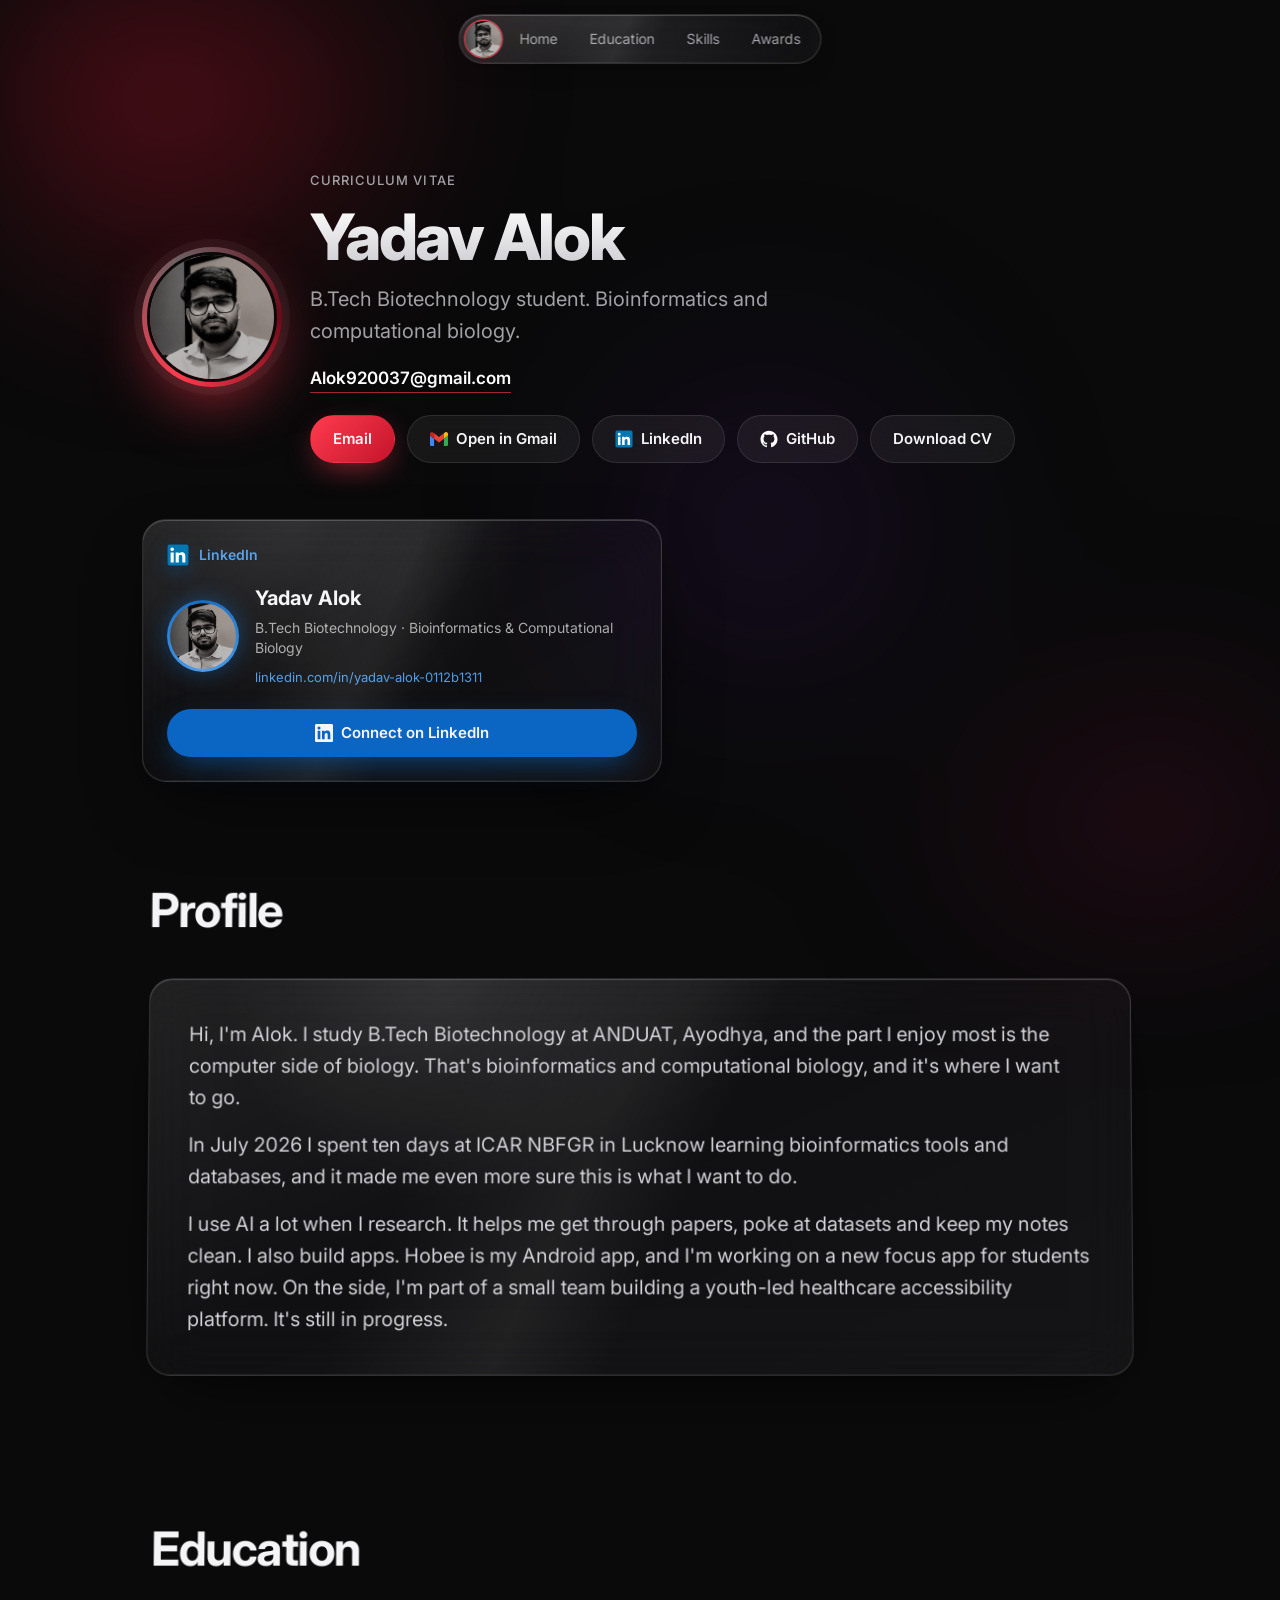
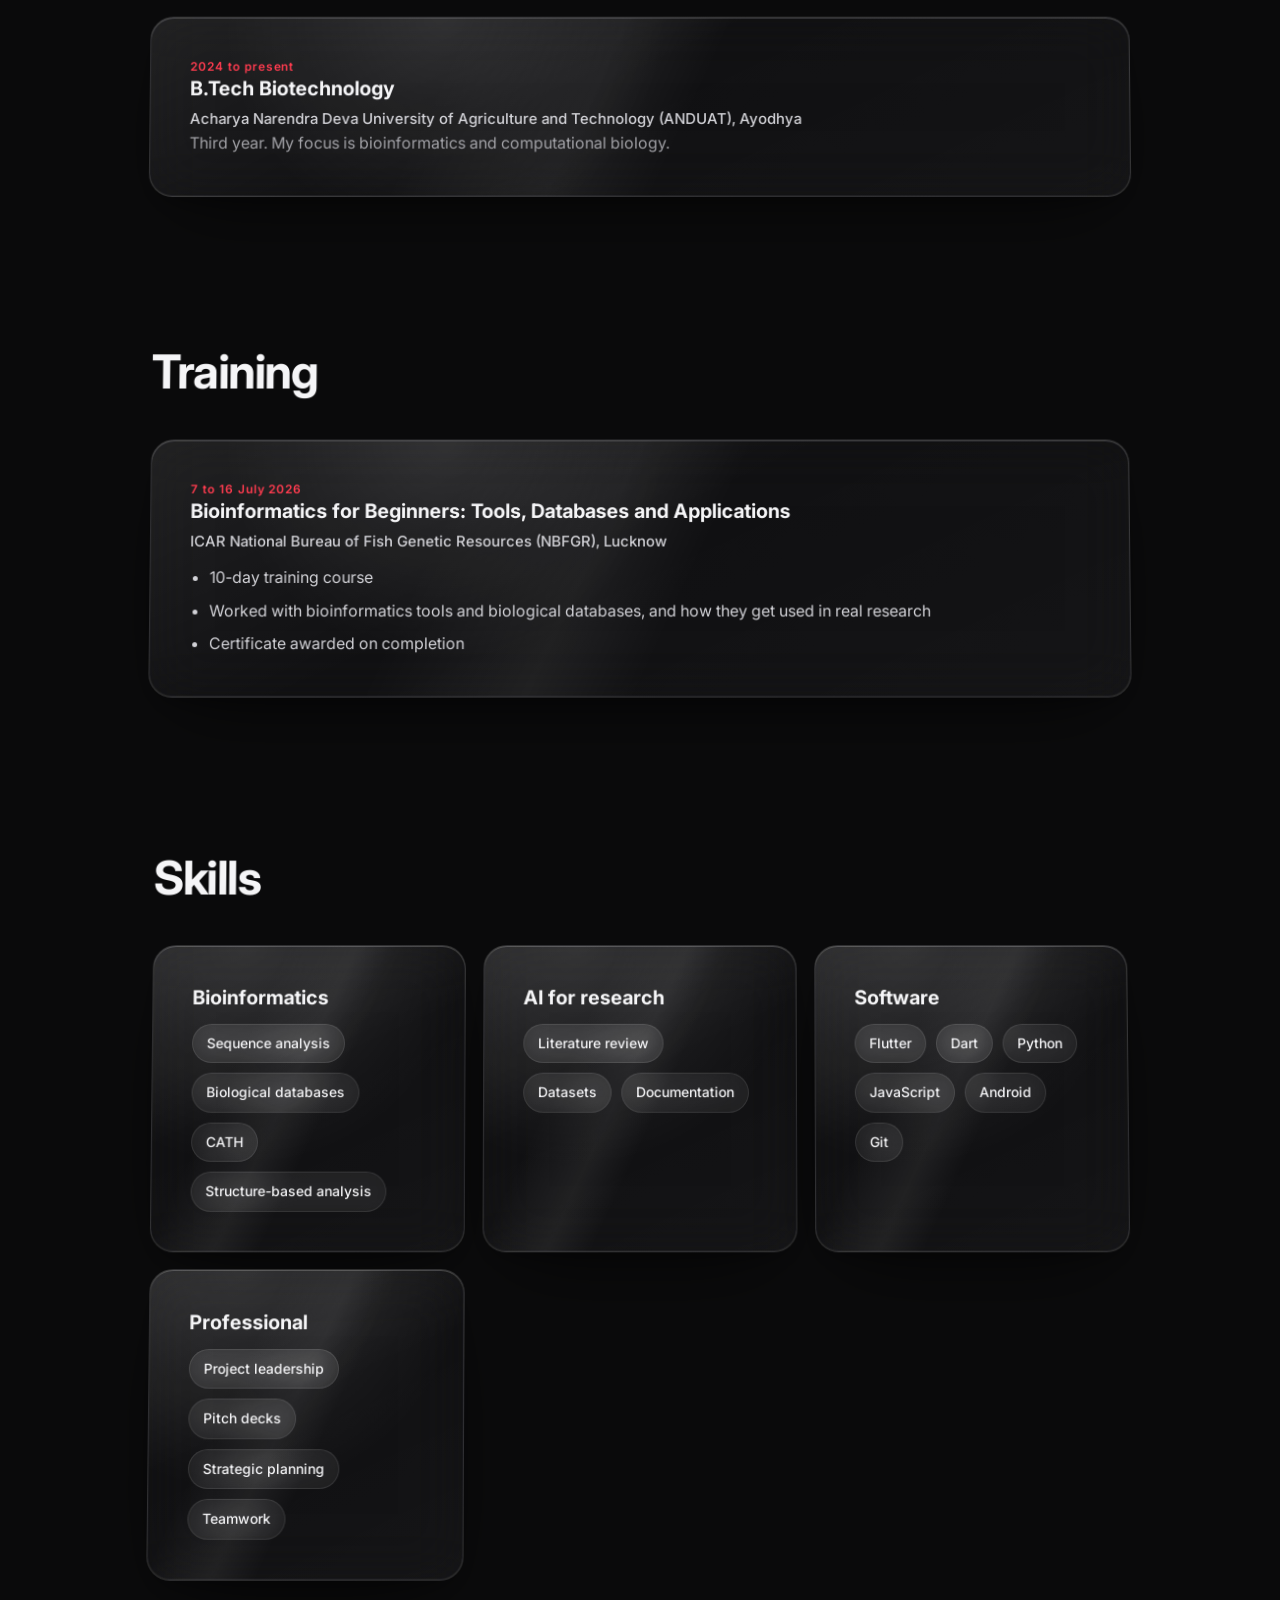
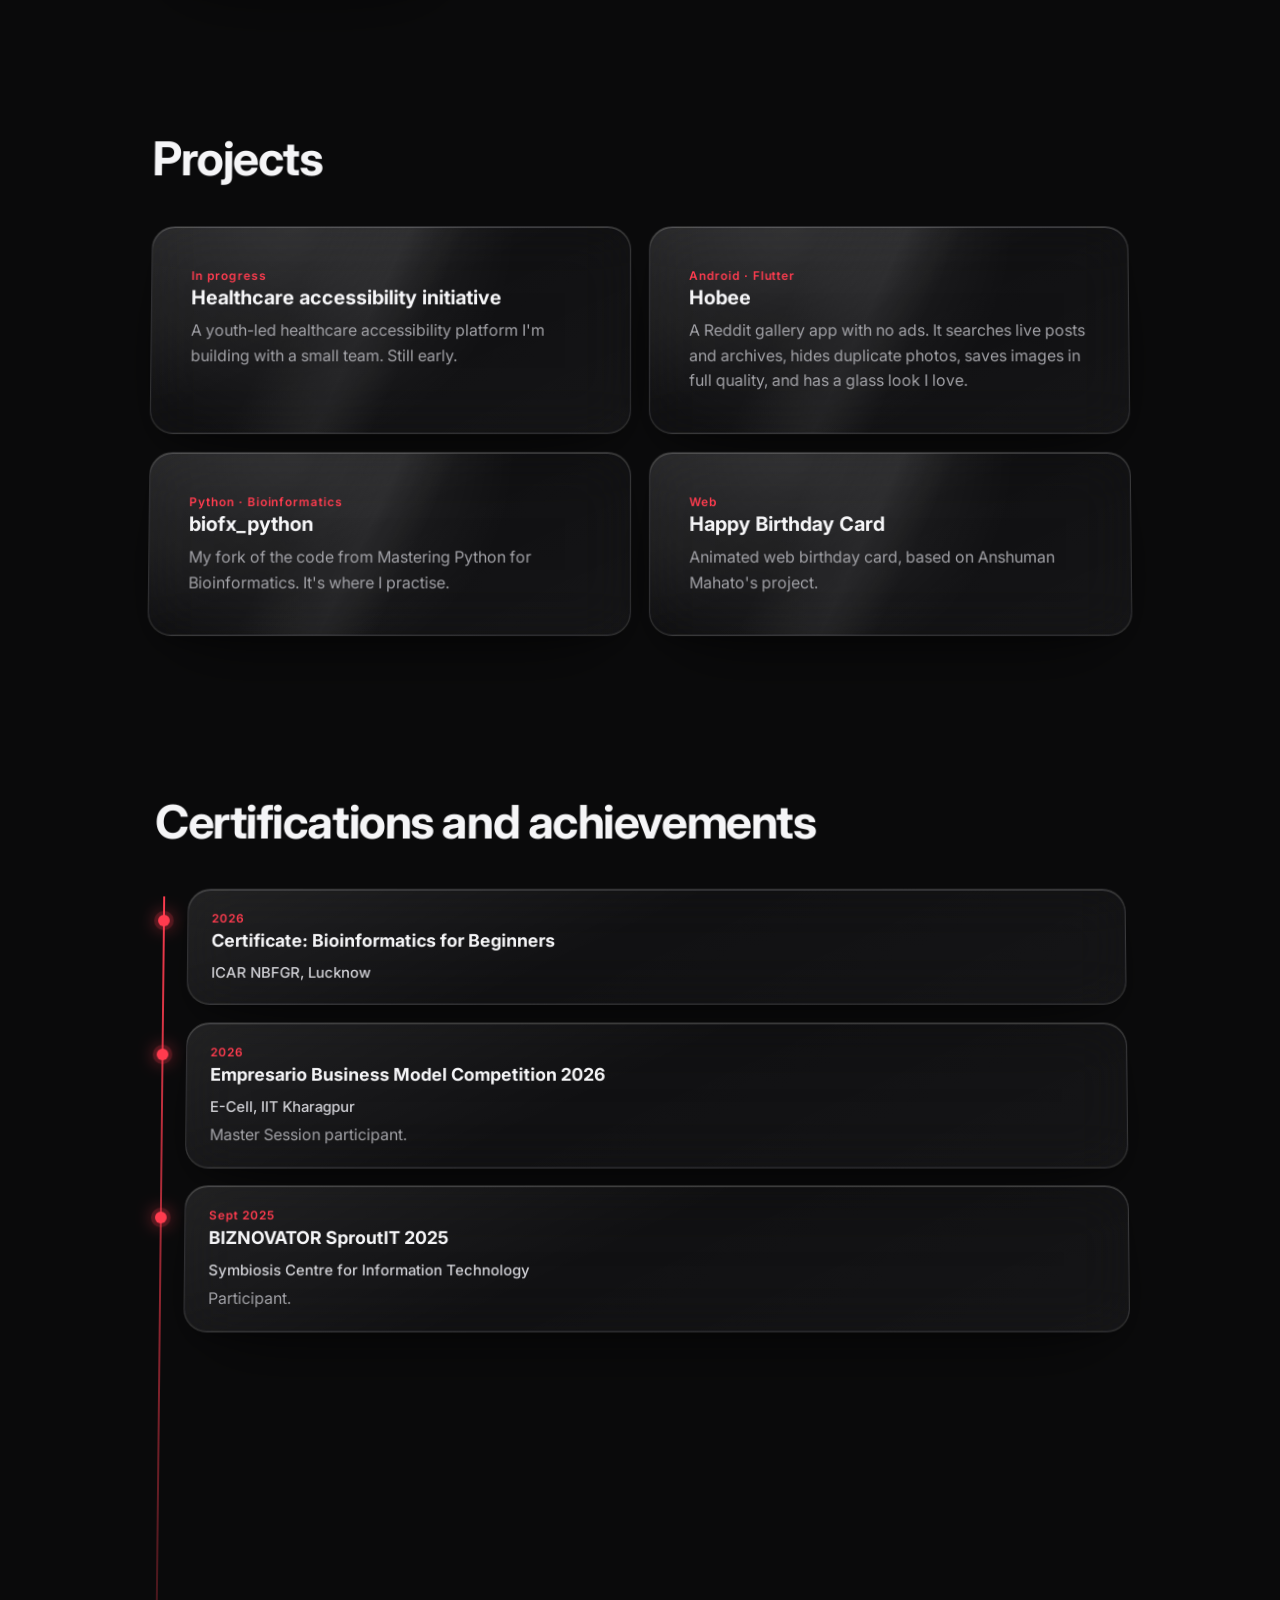
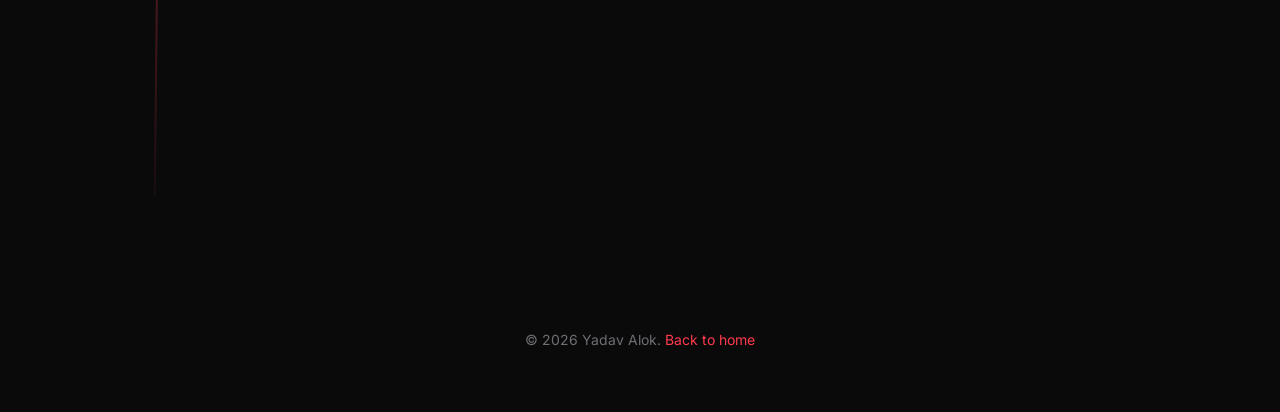
==== commit c75128a1: "Compact mobile nav, proper nav avatar, CV not active, tighter contact tiles" ====
--- a/cv/index.html
+++ b/cv/index.html
@@ -18,7 +18,7 @@
 <link rel="apple-touch-icon" href="../assets/apple-touch-icon.png?v=4">
 <link rel="preconnect" href="https://fonts.googleapis.com"><link rel="preconnect" href="https://fonts.gstatic.com" crossorigin>
 <link href="https://fonts.googleapis.com/css2?family=Inter:wght@400;500;600;700;800&display=swap" rel="stylesheet">
-<link rel="stylesheet" href="../style.css?v=25">
+<link rel="stylesheet" href="../style.css?v=26">
 <link rel="stylesheet" href="print.css?v=1" media="print">
 </head>
 <body>
@@ -93,6 +93,6 @@
 addEventListener('pointermove',function(e){g.style.left=e.clientX+'px';g.style.top=e.clientY+'px'},{passive:true});
 document.querySelectorAll('.magnetic').forEach(function(b){b.addEventListener('pointermove',function(e){var q=b.getBoundingClientRect();b.style.transform='translate('+((e.clientX-q.left-q.width/2)*.25)+'px,'+((e.clientY-q.top-q.height/2)*.35)+'px)'});b.addEventListener('pointerleave',function(){b.style.transform=''})});})();
 </script>
-<script src="../fx.js?v=25" defer></script>
+<script src="../fx.js?v=26" defer></script>
 </body>
 </html>
--- a/style.css
+++ b/style.css
@@ -373,3 +373,25 @@
 .btn img.bico,.lilogo img.lg{width:18px!important;height:18px!important;max-width:none;border-radius:3px!important;border:0!important;box-shadow:none!important;outline:0!important;margin:0!important;padding:0!important;background:none!important;animation:none!important;object-fit:contain}
 .lilogo img.lg{width:22px!important;height:22px!important}
 .btn:has(img.bico){display:inline-flex;align-items:center;gap:8px}
+/* nav v26: CV is a normal item; compact mobile pill */
+.nav nav a.navcv,header.nav>nav>a.navcv{background:none;color:var(--mute);box-shadow:inset 0 0 0 1px rgba(255,59,78,.35);font-weight:500}
+.nav nav a.navcv:hover{background:rgba(255,59,78,.12);color:var(--fg)}
+header.nav a.navcv.active{background:rgba(255,59,78,.22);color:#fff}
+header.nav .navav img{object-position:center!important}
+@media(max-width:700px){
+ header.nav{top:10px;padding:8px;gap:2px;max-width:calc(100% - 24px)}
+ header.nav a{min-height:0}
+ header.nav .logo,header.nav .navav,.navav{width:32px!important;height:32px!important;min-width:32px!important;flex:0 0 32px}
+ header.nav>nav>a,header.nav>nav>a.navcv{height:32px;min-height:32px;padding:0 10px;font-size:14px}
+ header.nav>nav>a.navcv{margin-left:4px;padding:0 12px}
+}
+@media(max-width:379px){header.nav>nav>a[href="#now"]{display:none}header.nav>nav>a{padding:0 9px}}
+/* compact contact tiles on phones */
+@media(max-width:480px){
+ .ctile{padding:20px!important}
+ .cico.lgw{width:36px;height:36px}.cico.lgw img{width:32px!important;height:32px!important}
+ .ctile h3{font-size:18px;margin-top:10px}
+ .ctile .btn{min-height:42px;height:42px;font-size:14.5px}
+ .ctile .ibtn{width:42px;height:42px;min-height:42px}
+}
+header.nav .navav img,header.nav .logo img{width:100%!important;height:100%!important;min-width:0!important;display:block}
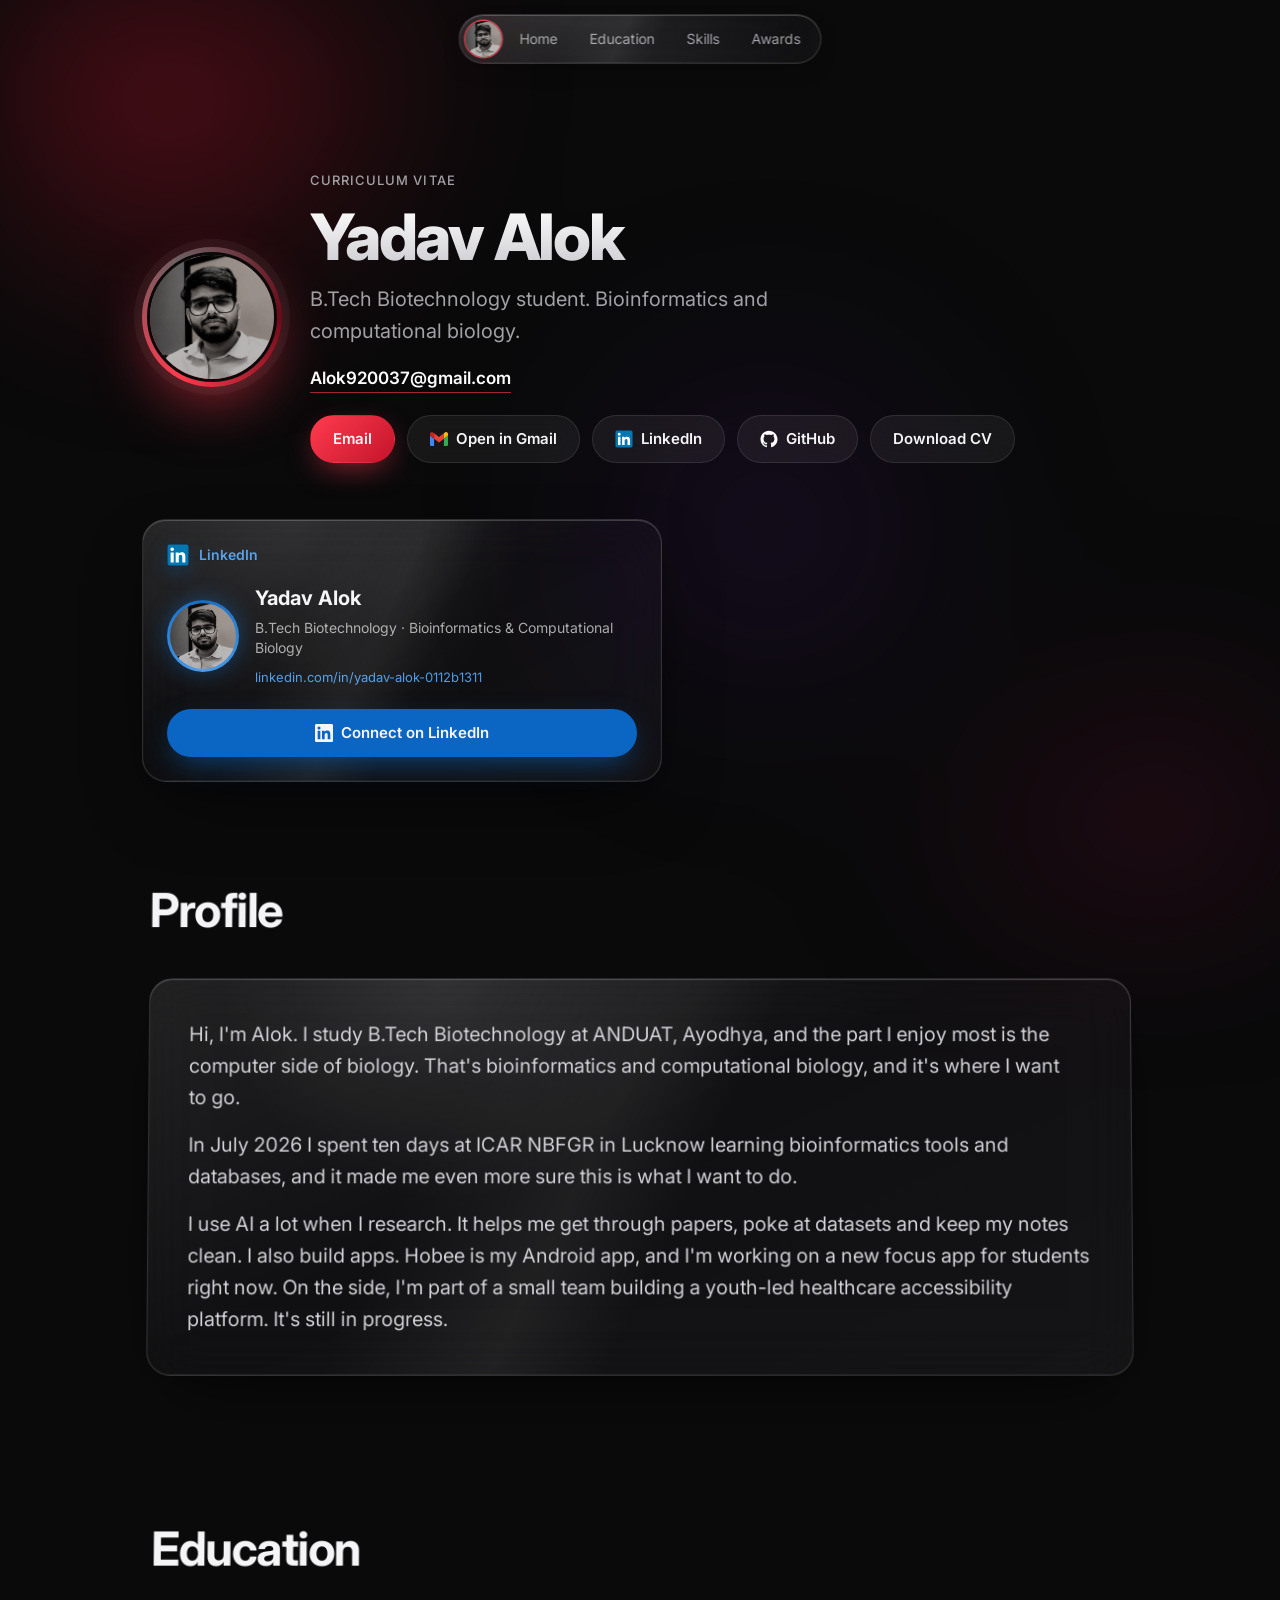
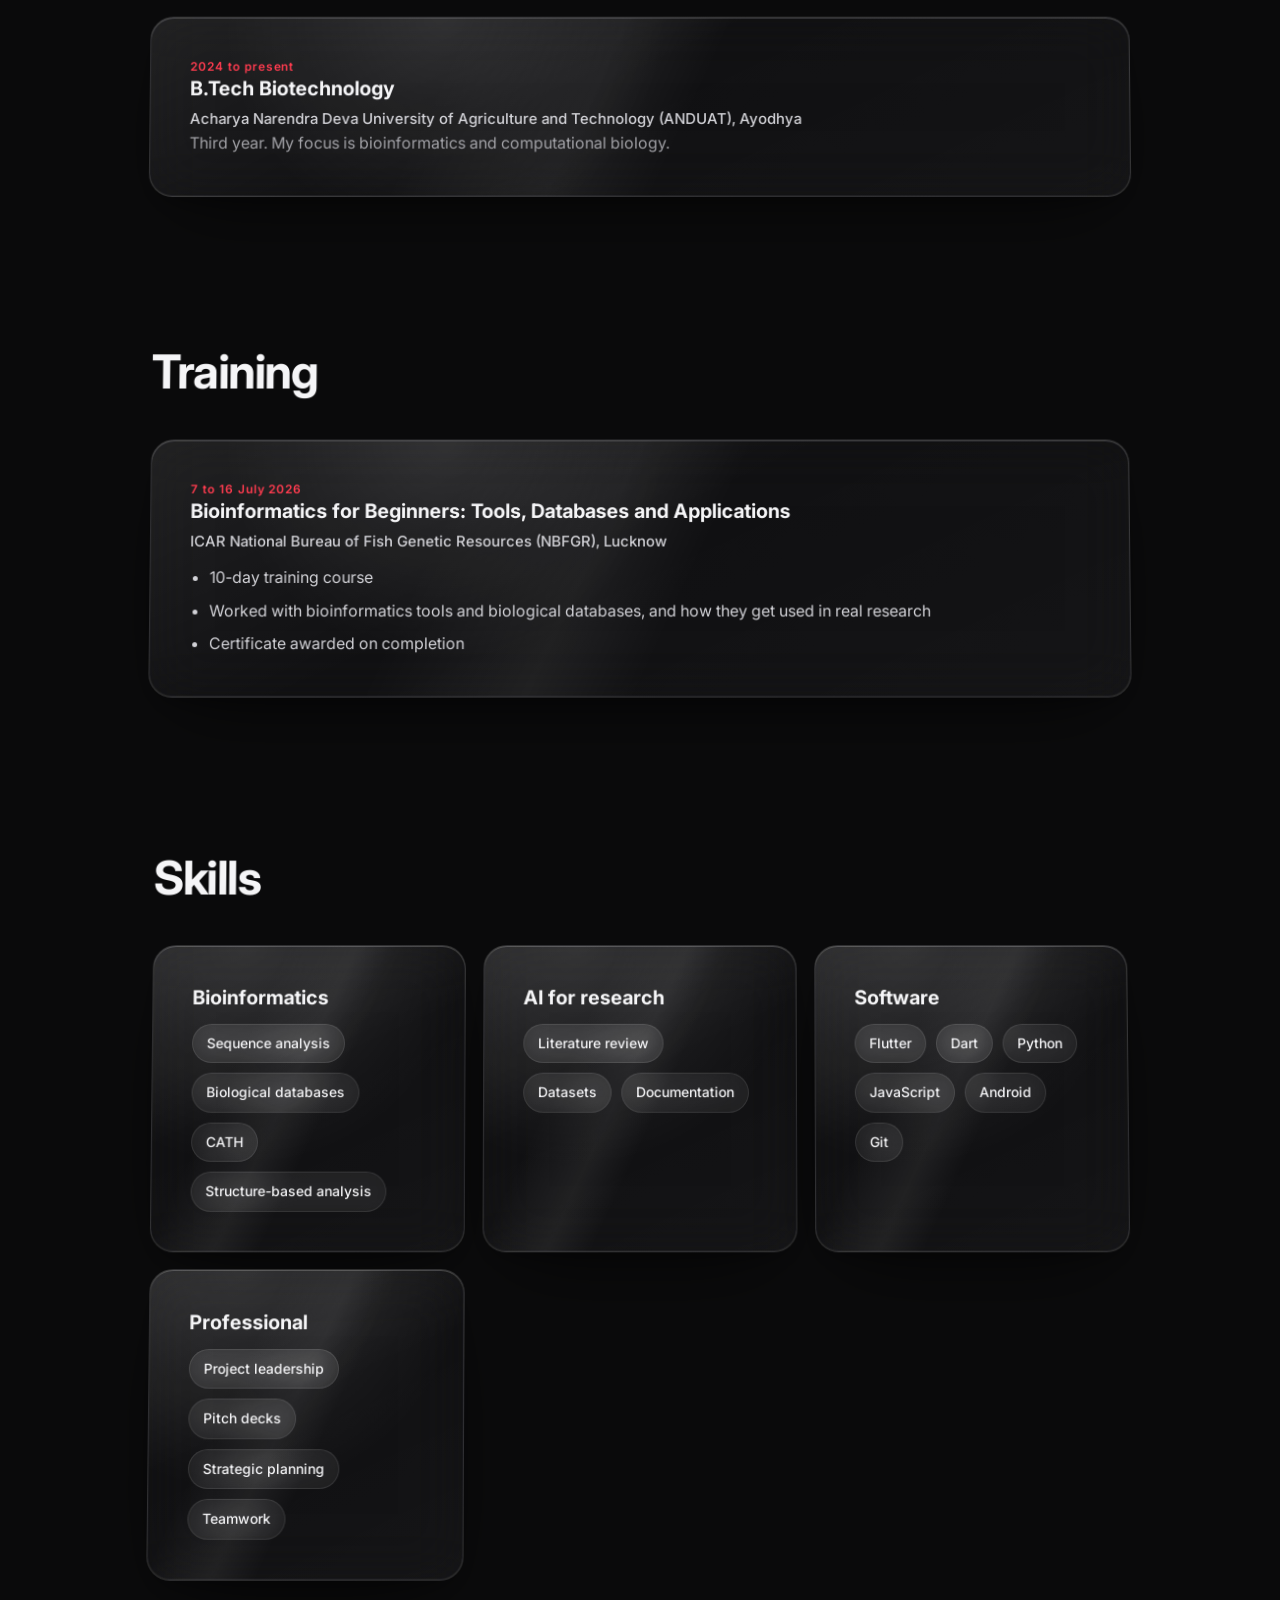
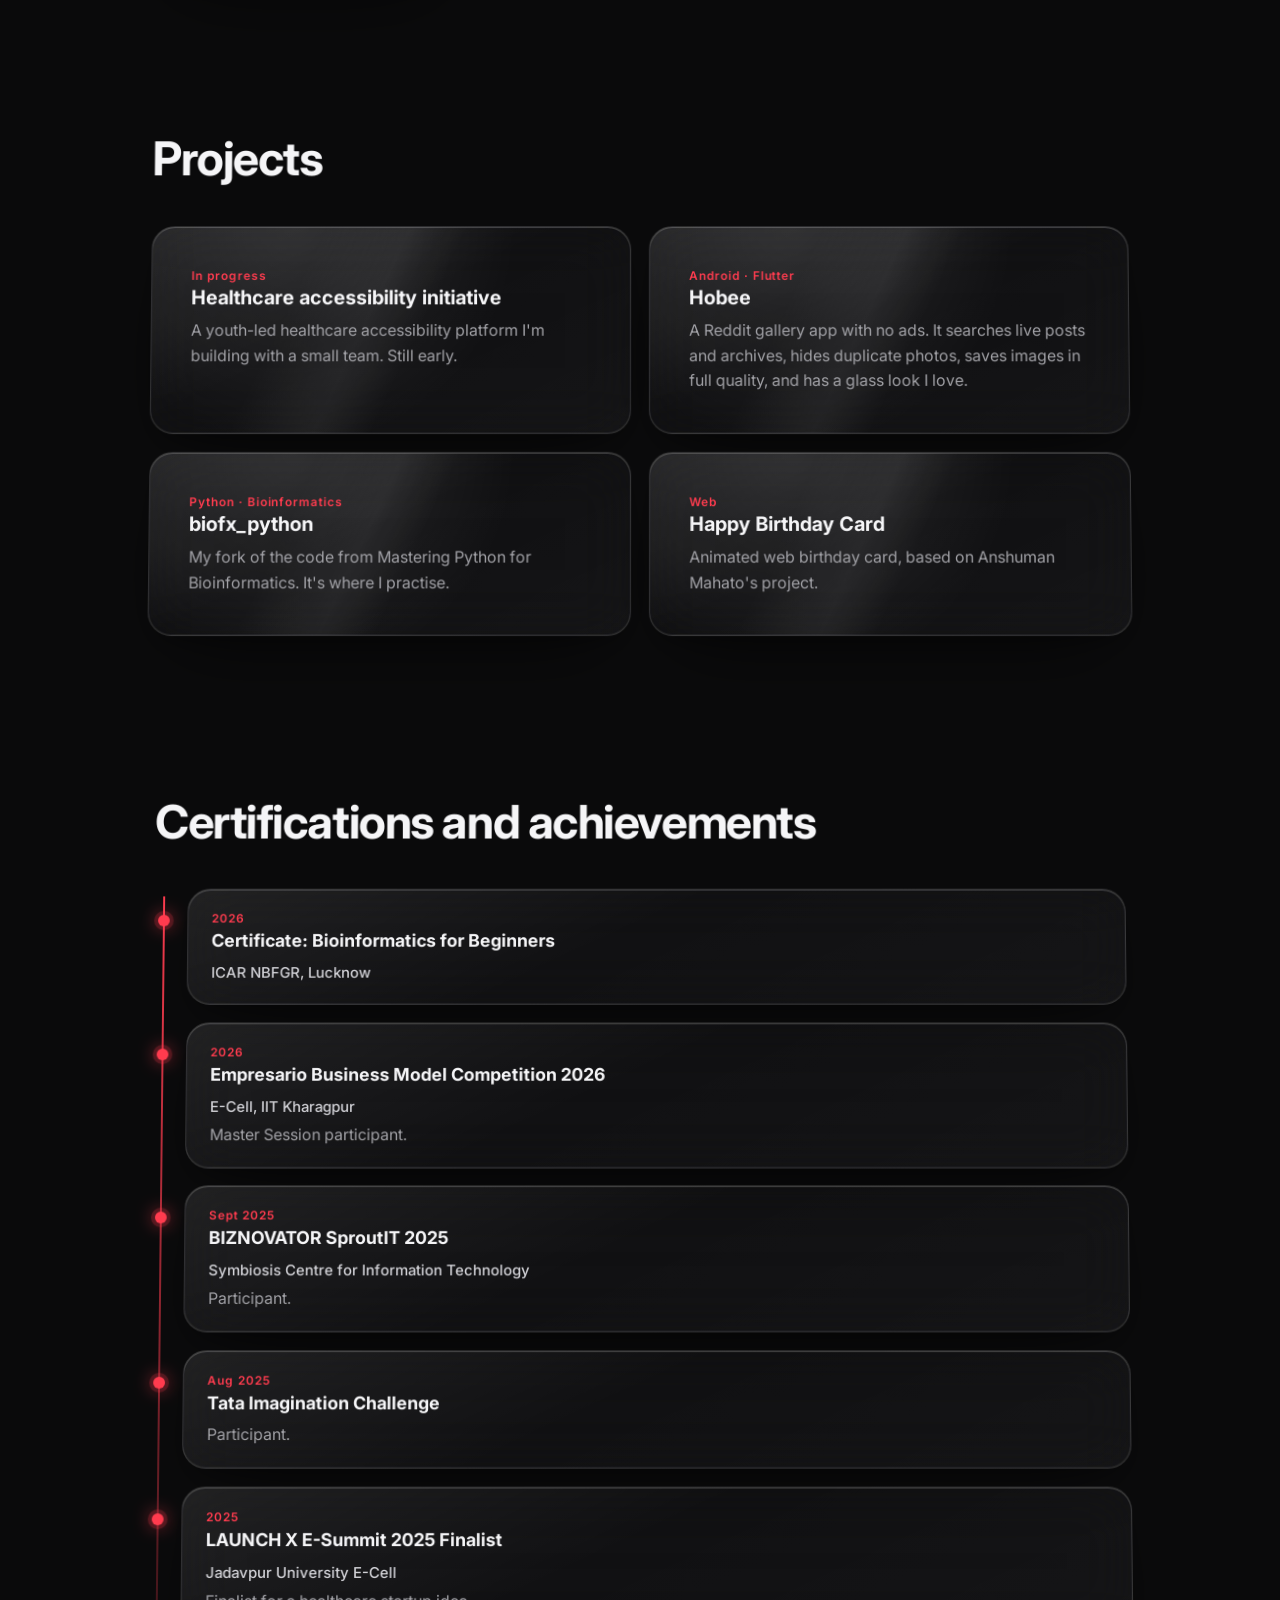
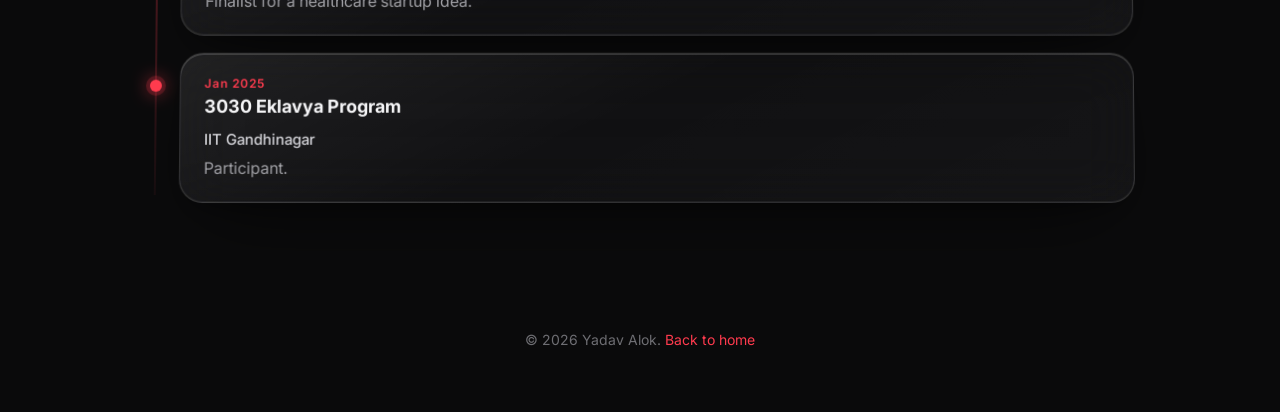
==== commit 8b2276ba: "Mobile polish: tighter sections, 2-col hero buttons, glowing logo contact row on phones" ====
--- a/cv/index.html
+++ b/cv/index.html
@@ -18,7 +18,7 @@
 <link rel="apple-touch-icon" href="../assets/apple-touch-icon.png?v=4">
 <link rel="preconnect" href="https://fonts.googleapis.com"><link rel="preconnect" href="https://fonts.gstatic.com" crossorigin>
 <link href="https://fonts.googleapis.com/css2?family=Inter:wght@400;500;600;700;800&display=swap" rel="stylesheet">
-<link rel="stylesheet" href="../style.css?v=26">
+<link rel="stylesheet" href="../style.css?v=27">
 <link rel="stylesheet" href="print.css?v=1" media="print">
 </head>
 <body>
--- a/style.css
+++ b/style.css
@@ -395,3 +395,90 @@
  .ctile .ibtn{width:42px;height:42px;min-height:42px}
 }
 header.nav .navav img,header.nav .logo img{width:100%!important;height:100%!important;min-width:0!important;display:block}
+/* v27 phone polish (mobile only) */
+.mcon{display:none}
+@media(max-width:768px){
+ main{padding:0 18px}
+ .section{padding:40px 0}
+ h2{font-size:30px;margin-bottom:20px}
+ .hero{padding:96px 0 40px;min-height:0}
+ .stage{width:200px;height:190px;margin-bottom:4px}
+ .avatar.photo{width:140px;height:140px;padding:4px;box-shadow:0 0 0 7px rgba(255,255,255,.04),0 24px 60px -12px rgba(255,59,78,.55)}
+ .eyebrow{font-size:12px;margin-bottom:8px}
+ h1{font-size:40px}
+ .lead{font-size:16px;line-height:1.55;margin-top:14px;max-width:330px}
+ .cta{display:grid;grid-template-columns:1fr 1fr;gap:10px;margin-top:26px;width:100%;max-width:340px}
+ .cta .btn{min-height:46px;height:46px;padding:0 12px;font-size:14.5px;width:100%}
+ .cta .btn.primary{grid-column:1/-1}
+ .hero .icons{margin-top:20px;gap:14px}
+ .ico{width:44px;height:44px}
+ .build{padding:24px 20px}
+ .build h2{margin:14px 0 10px}
+ .build p{font-size:16px;line-height:1.6}.build .solo{font-size:15px}
+ .badge{font-size:11px;padding:5px 11px}
+ .road{grid-template-columns:1fr 1fr;gap:10px;margin:20px 0 18px}
+ .road li{padding:12px 14px;border-radius:14px}.road .when{font-size:11px;line-height:1.35}.road .what{font-size:15px}
+ .beta{font-size:15px;min-height:40px}
+ .about{gap:14px}
+ .aboutpic{max-width:none;width:100%;aspect-ratio:4/3;padding:6px}
+ .aboutpic img{object-position:center 28%}
+ #aboutText{padding:22px 20px}
+ #aboutText p{font-size:16px;line-height:1.65}#aboutText p+p{margin-top:12px}
+ .timeline{padding-left:26px}.timeline:before{left:6px}
+ .timeline li{padding:16px 18px;margin-bottom:12px}.timeline li:before{left:-25px;top:22px;width:10px;height:10px}
+ .timeline h3{font-size:17px}.timeline p{font-size:15px;line-height:1.55}
+ .grid{gap:14px}
+ .proj,.proj.featured{padding:22px 20px}
+ .proj h3,.proj.featured h3{font-size:22px}
+ .proj p,.proj.featured p{font-size:15.5px;line-height:1.6;margin:8px 0 14px}
+ .tags{margin-bottom:14px}
+ .links{gap:8px}.links .btn{flex:1 1 0;min-width:0;padding:0 14px;font-size:14px;height:44px}
+ .sub{font-size:18px;margin:40px 0 12px}
+ .tools{grid-template-columns:repeat(3,minmax(0,1fr));gap:10px}
+ .tool{padding:16px 6px 13px;gap:9px;border-radius:16px}
+ .tico,.tico img{width:36px!important;height:36px!important}
+ .tico img.lg-javascript{width:30px!important;height:30px!important;margin:3px}
+ .tico img.lg-git{width:33px!important;height:33px!important;margin:1.5px}
+ .tname{font-size:13px}
+ #contact{padding-top:36px}
+ .chead{margin-bottom:8px}
+ .cbig{font-size:52px;margin:6px 0 12px}
+ .csub{font-size:15.5px;max-width:300px;line-height:1.55}
+ .cgrid{display:none}
+ .mcon{display:flex;justify-content:space-around;align-items:flex-start;max-width:340px;margin:18px auto 0;padding:14px 0 4px}
+ .mc{display:flex;flex-direction:column;align-items:center;gap:12px;min-width:88px;padding:10px 4px;border-radius:20px;-webkit-tap-highlight-color:transparent;transition:transform .2s ease}
+ .mc:active{transform:scale(.94)}
+ .mcg{position:relative;width:64px;height:64px;display:grid;place-items:center}
+ .mcg::before{content:"";position:absolute;inset:-14px;border-radius:50%;background:radial-gradient(closest-side,rgba(var(--tg),.42),rgba(var(--tg),.12) 55%,transparent);filter:blur(10px);pointer-events:none}
+ .mcg img{position:relative;width:52px;height:52px;object-fit:contain;filter:drop-shadow(0 6px 14px rgba(var(--tg),.45))}
+ .mc-gh .mcg::before{background:radial-gradient(closest-side,rgba(var(--tg),.26),rgba(var(--tg),.07) 55%,transparent)}
+ .mcl{font-size:14px;font-weight:600;color:#e5e5ea;letter-spacing:.01em}
+ .cdl{margin-top:22px}
+ .cdlink{justify-content:center;min-height:50px;padding:0 24px;border:1px solid rgba(255,59,78,.45);border-radius:999px;background:rgba(255,59,78,.10);font-size:15px}
+ footer{padding:28px 18px 44px;font-size:13px;line-height:1.7}
+ footer .icons{gap:12px;margin-bottom:12px}
+ .cvhead{padding:96px 0 8px;gap:16px;flex-direction:column;align-items:center;text-align:center}
+ .cvhead>div:not(.cvpic){width:100%}
+ .licard .lipic{flex:0 0 64px;width:64px;height:64px}.licard .liurl{font-size:12px;word-break:normal;overflow-wrap:anywhere}.licard .libody{gap:14px}
+ .cvpic{width:112px;height:112px;box-shadow:0 0 0 6px rgba(255,255,255,.04),0 20px 50px -12px rgba(255,59,78,.55)}
+ .cvhead h1{font-size:40px}
+ .cvhead .lead{text-align:center!important;margin:10px auto 0!important;font-size:15.5px}
+ .cvhead .cta{justify-content:center!important;margin:18px auto 0!important}
+ .cvhead p.noprint{text-align:center}
+ .mailaddr{font-size:16px!important}
+ .licard{padding:20px;margin-top:4px}
+ .card{padding:22px 20px}
+ .card h3{font-size:18px}
+ .card ul.list li{font-size:15px}
+ p.place{font-size:14.5px}
+ .skillgrid{grid-template-columns:1fr;gap:14px}
+ .skg .chips{gap:8px}.skg .chips li{padding:7px 12px;font-size:13.5px}
+}
+@media(max-width:374px){
+ main{padding:0 16px}
+ h1,.cvhead h1{font-size:36px}
+ .cbig{font-size:46px}
+ .cta .btn{font-size:13.5px;padding:0 8px}
+ .mc{min-width:80px}.mcg{width:58px;height:58px}.mcg img{width:46px;height:46px}
+ .road{grid-template-columns:1fr}
+}
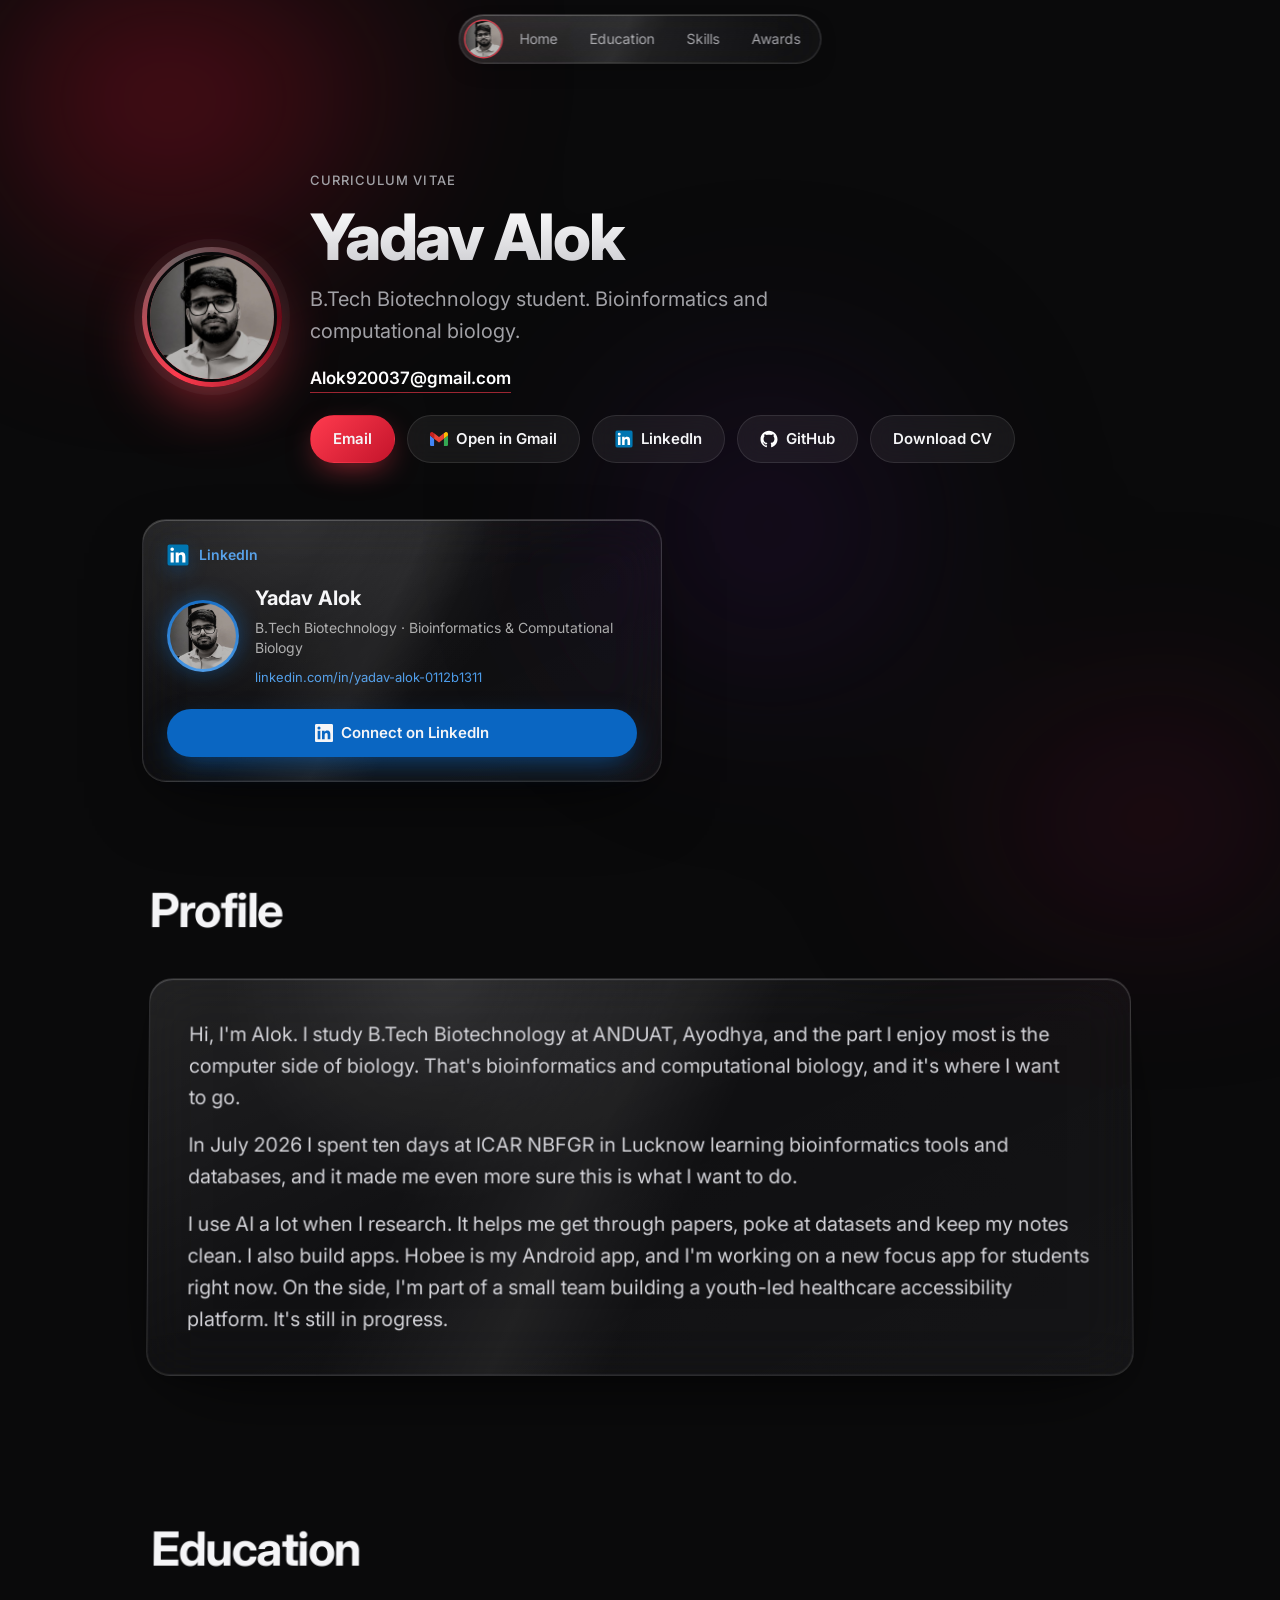
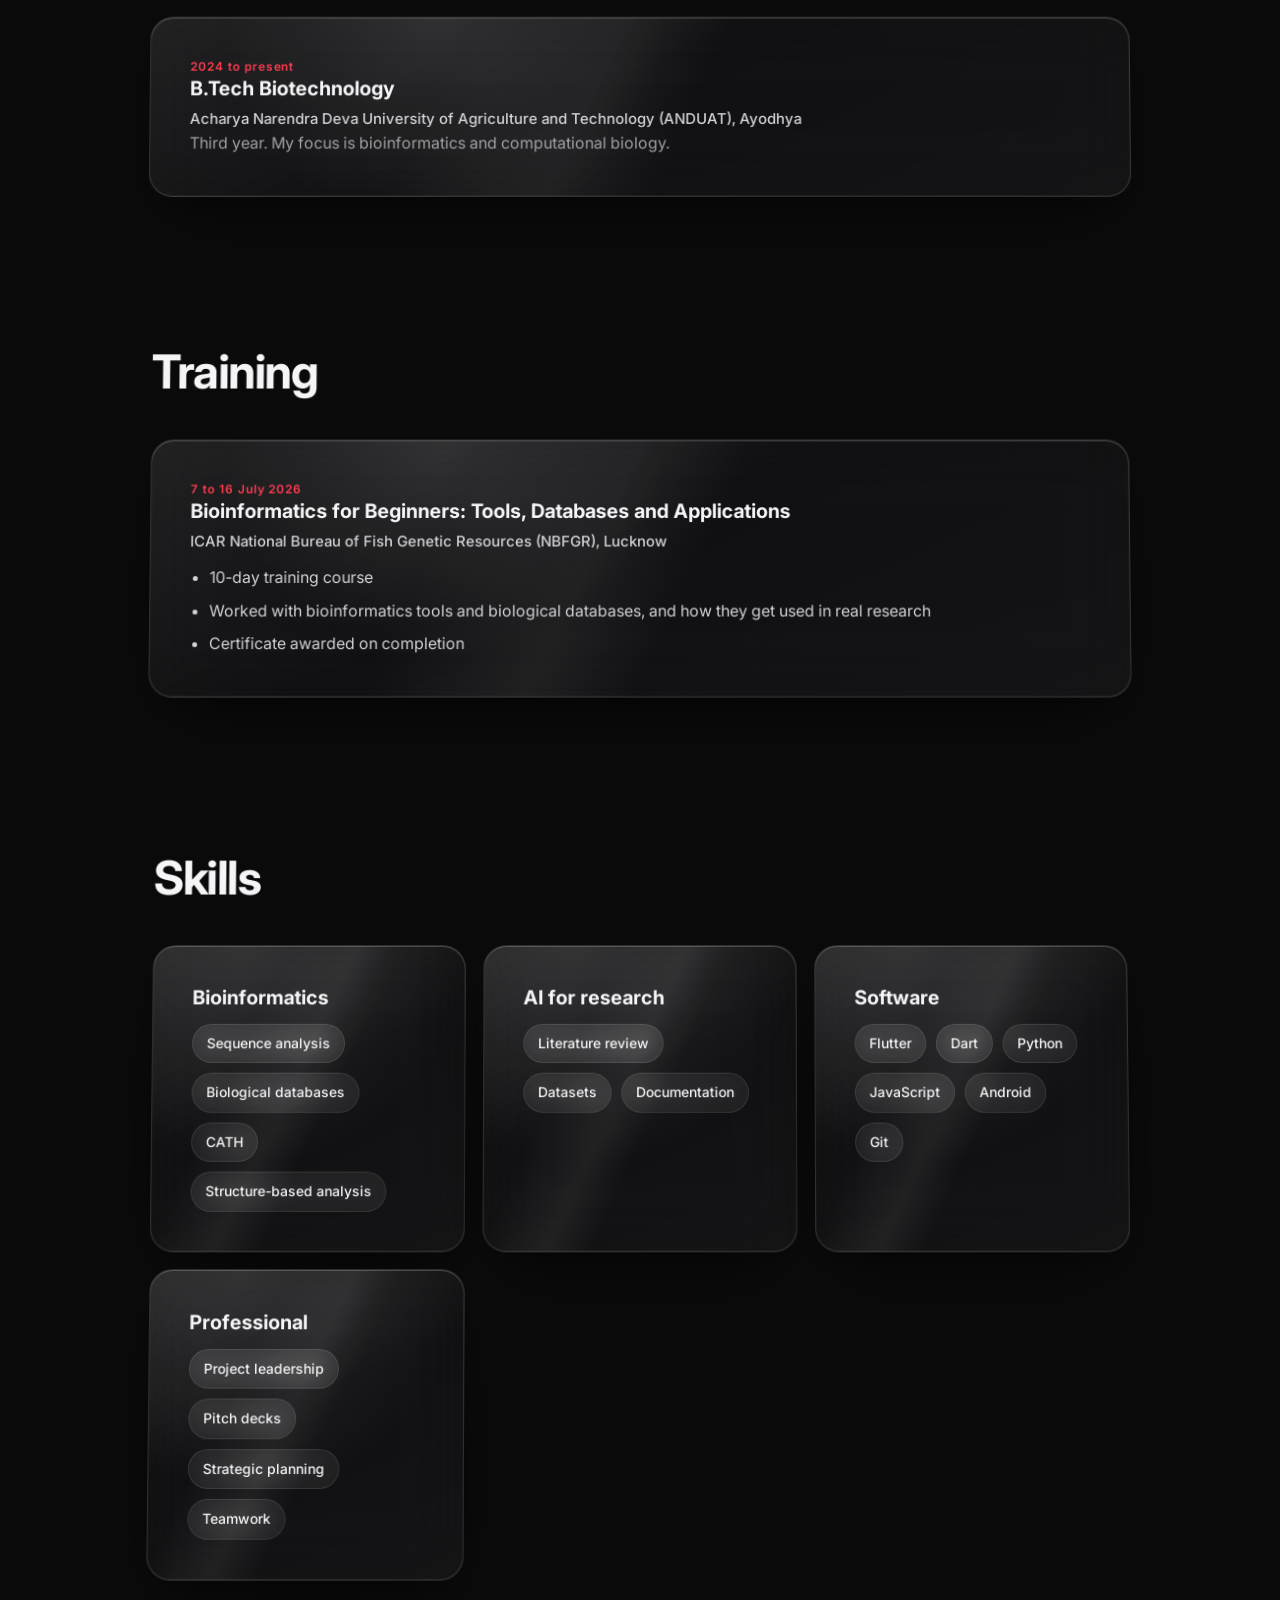
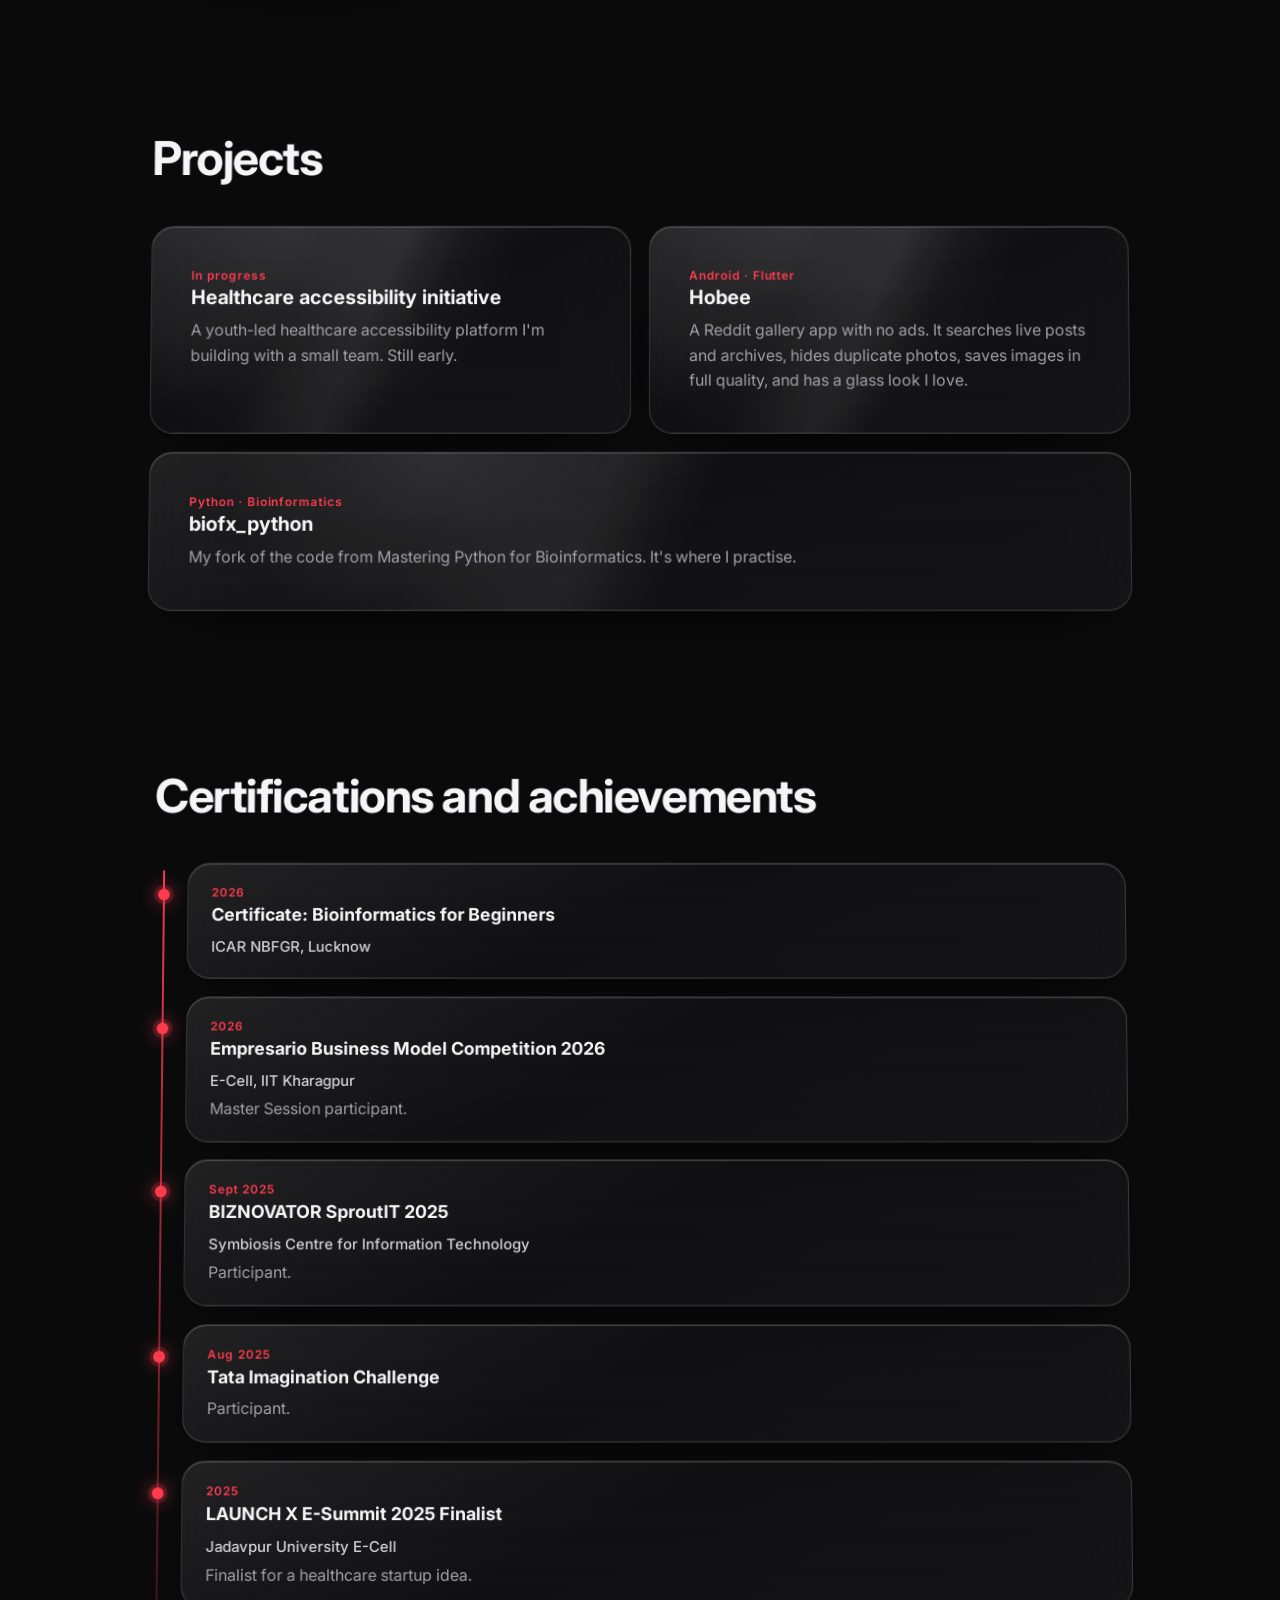
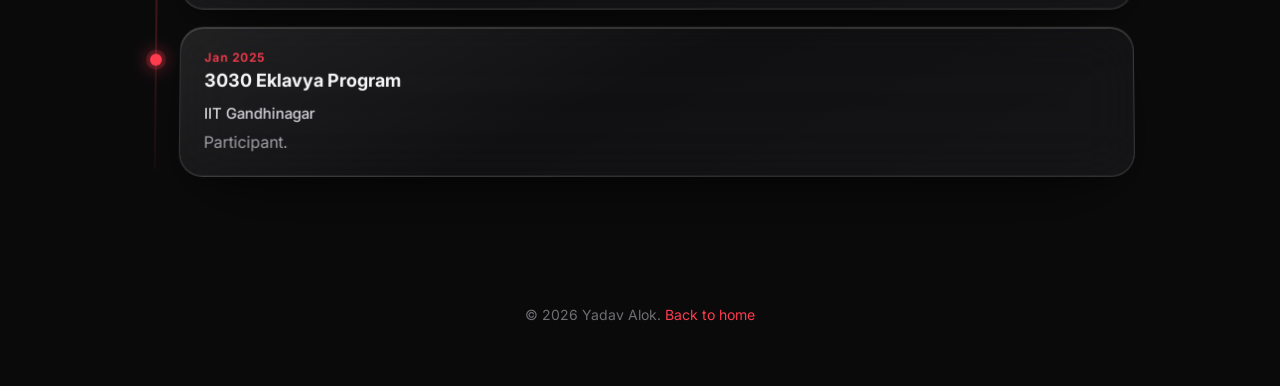
==== commit d8691032: "Remove Happy Birthday Card project from site and CV" ====
--- a/cv/index.html
+++ b/cv/index.html
@@ -18,8 +18,8 @@
 <link rel="apple-touch-icon" href="../assets/apple-touch-icon.png?v=4">
 <link rel="preconnect" href="https://fonts.googleapis.com"><link rel="preconnect" href="https://fonts.gstatic.com" crossorigin>
 <link href="https://fonts.googleapis.com/css2?family=Inter:wght@400;500;600;700;800&display=swap" rel="stylesheet">
-<link rel="stylesheet" href="../style.css?v=27">
-<link rel="stylesheet" href="print.css?v=1" media="print">
+<link rel="stylesheet" href="../style.css?v=28">
+<link rel="stylesheet" href="print.css?v=2" media="print">
 </head>
 <body>
 <a class="skip" href="#main">Skip to content</a>
@@ -70,7 +70,6 @@
     <div class="glass card reveal"><div class="step">In progress</div><h3>Healthcare accessibility initiative</h3><p class="muted" style="margin-top:8px">A youth-led healthcare accessibility platform I'm building with a small team. Still early.</p></div>
     <div class="glass card reveal"><div class="step">Android · Flutter</div><h3><a href="https://github.com/Alokxyz1112/hobee" target="_blank" rel="noopener">Hobee</a></h3><p class="muted" style="margin-top:8px">A Reddit gallery app with no ads. It searches live posts and archives, hides duplicate photos, saves images in full quality, and has a glass look I love.</p></div>
     <div class="glass card reveal"><div class="step">Python · Bioinformatics</div><h3><a href="https://github.com/Alokxyz1112/biofx_python" target="_blank" rel="noopener">biofx_python</a></h3><p class="muted" style="margin-top:8px">My fork of the code from Mastering Python for Bioinformatics. It's where I practise.</p></div>
-    <div class="glass card reveal"><div class="step">Web</div><h3><a href="https://github.com/Alokxyz1112/Happy-Birthday-Card" target="_blank" rel="noopener">Happy Birthday Card</a></h3><p class="muted" style="margin-top:8px">Animated web birthday card, based on Anshuman Mahato's project.</p></div>
   </div></section>
 
   <section class="section" id="achievements"><h2 class="reveal">Certifications and achievements</h2><ol class="timeline">
--- a/style.css
+++ b/style.css
@@ -482,3 +482,5 @@
  .mc{min-width:80px}.mcg{width:58px;height:58px}.mcg img{width:46px;height:46px}
  .road{grid-template-columns:1fr}
 }
+#projects>.proj:not(.featured):last-child:nth-child(even){grid-column:1/-1}
+#projects .grid2>div:last-child:nth-child(odd){grid-column:1/-1}
--- a/cv/print.css
+++ b/cv/print.css
@@ -45,3 +45,4 @@
 .section{margin-bottom:8pt!important}
 .skillgrid{gap:3pt 16pt!important}.grid2{gap:5pt 16pt!important}.timeline{gap:4pt 16pt!important}
 .skg h3:after{content:": "}.skg .chips{display:inline!important}
+#projects .grid2>div:last-child:nth-child(odd){grid-column:1/-1!important}
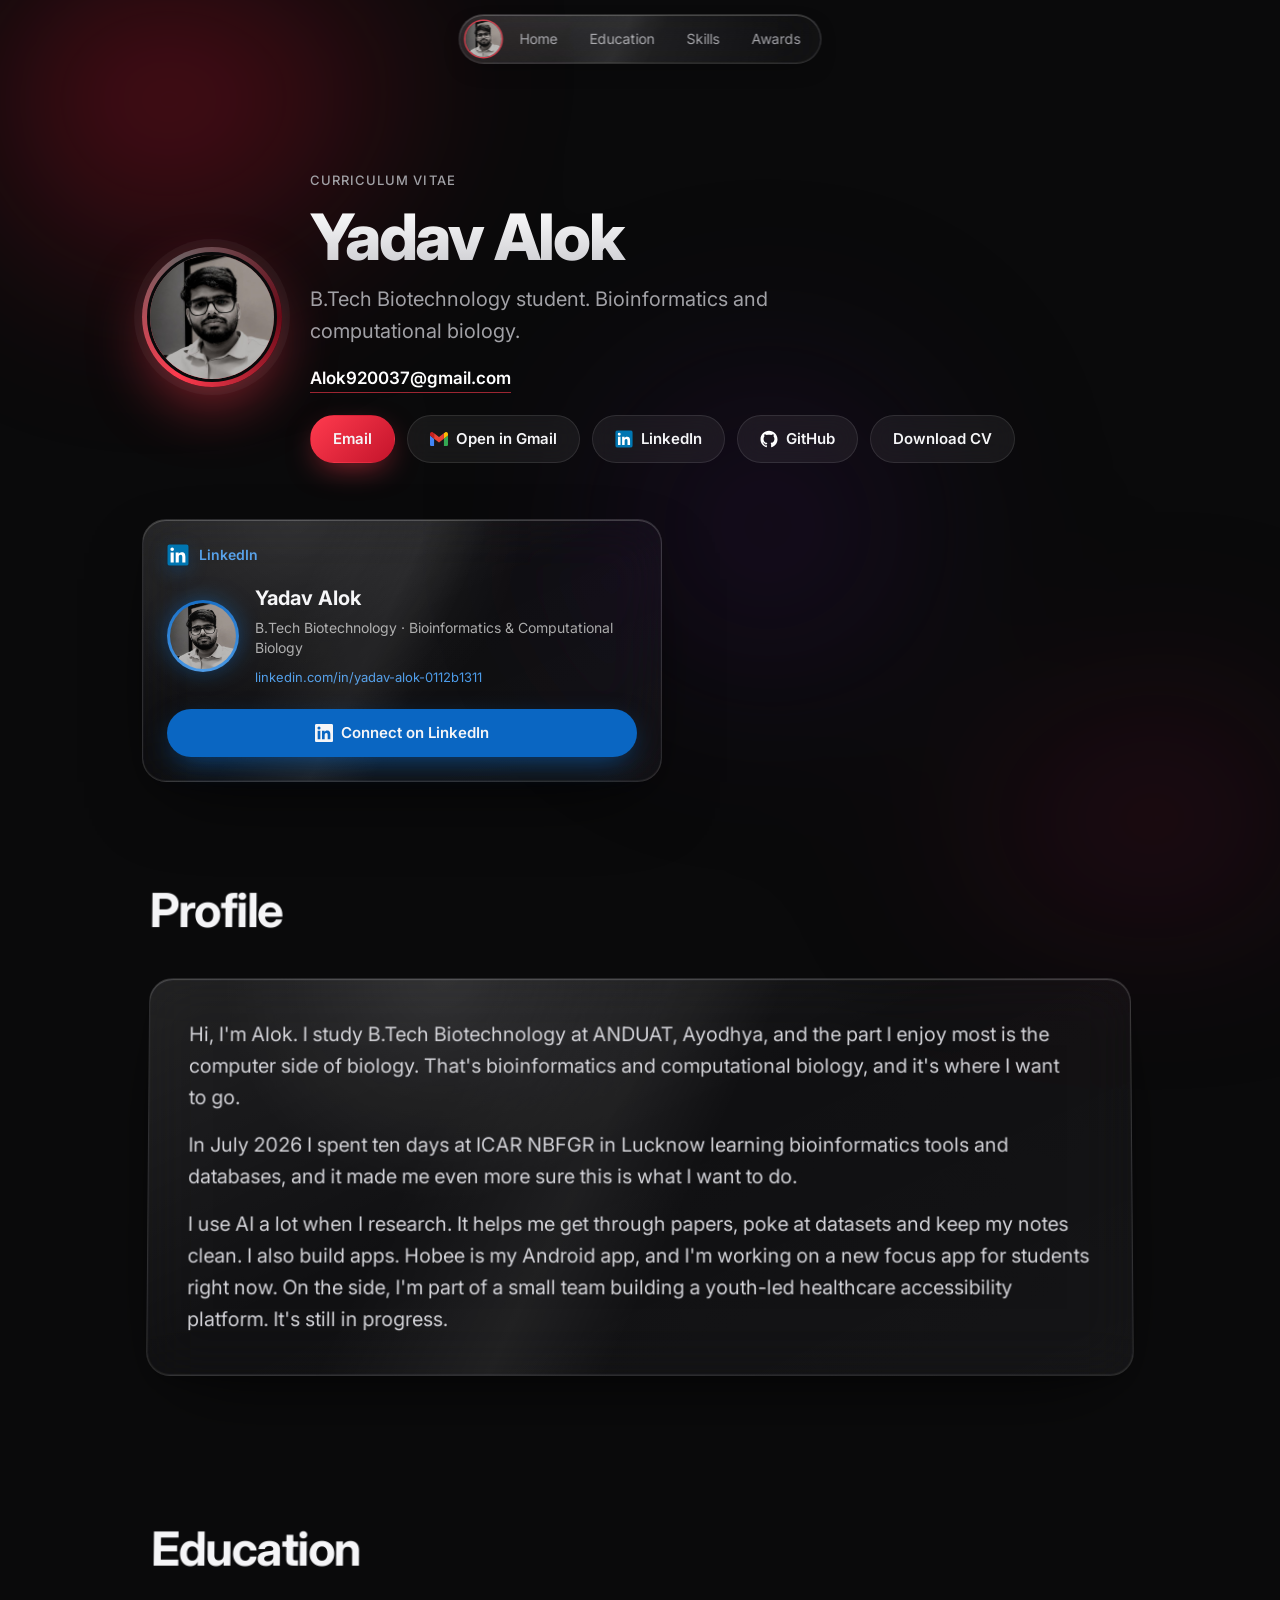
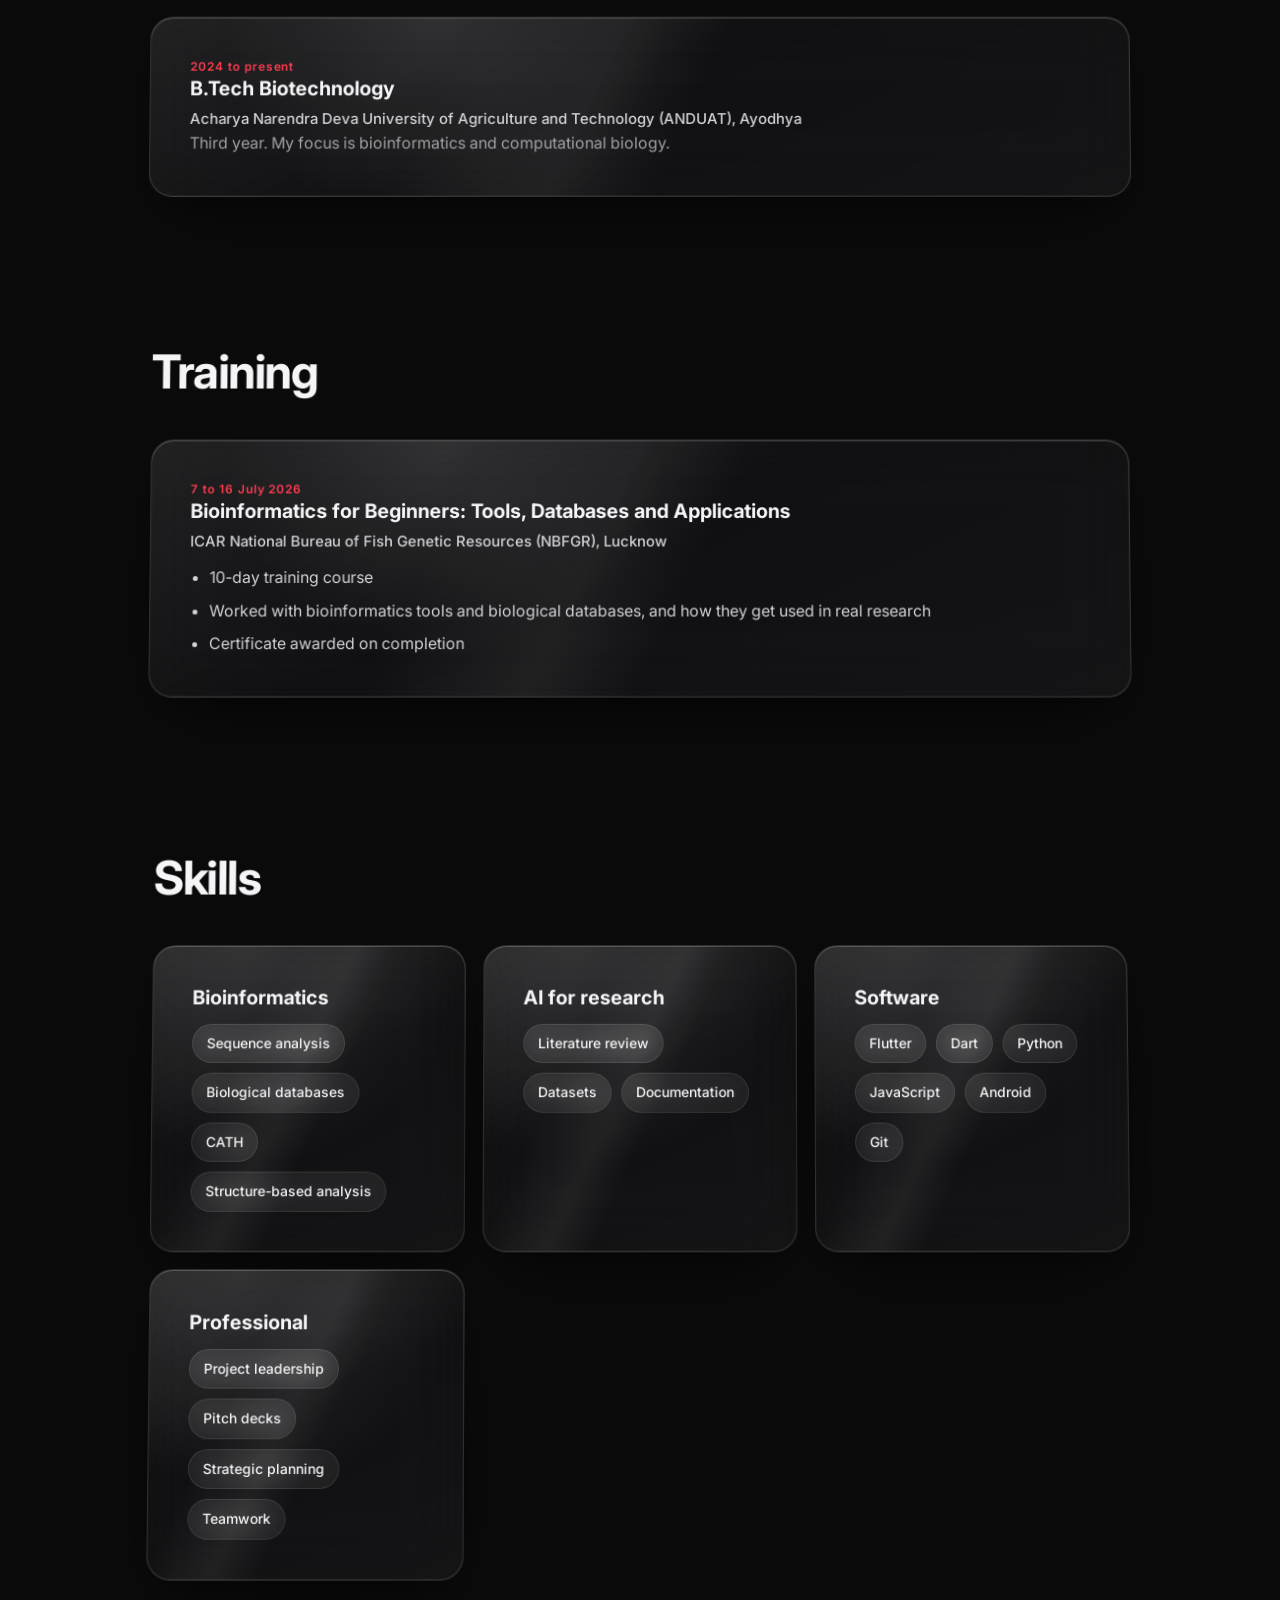
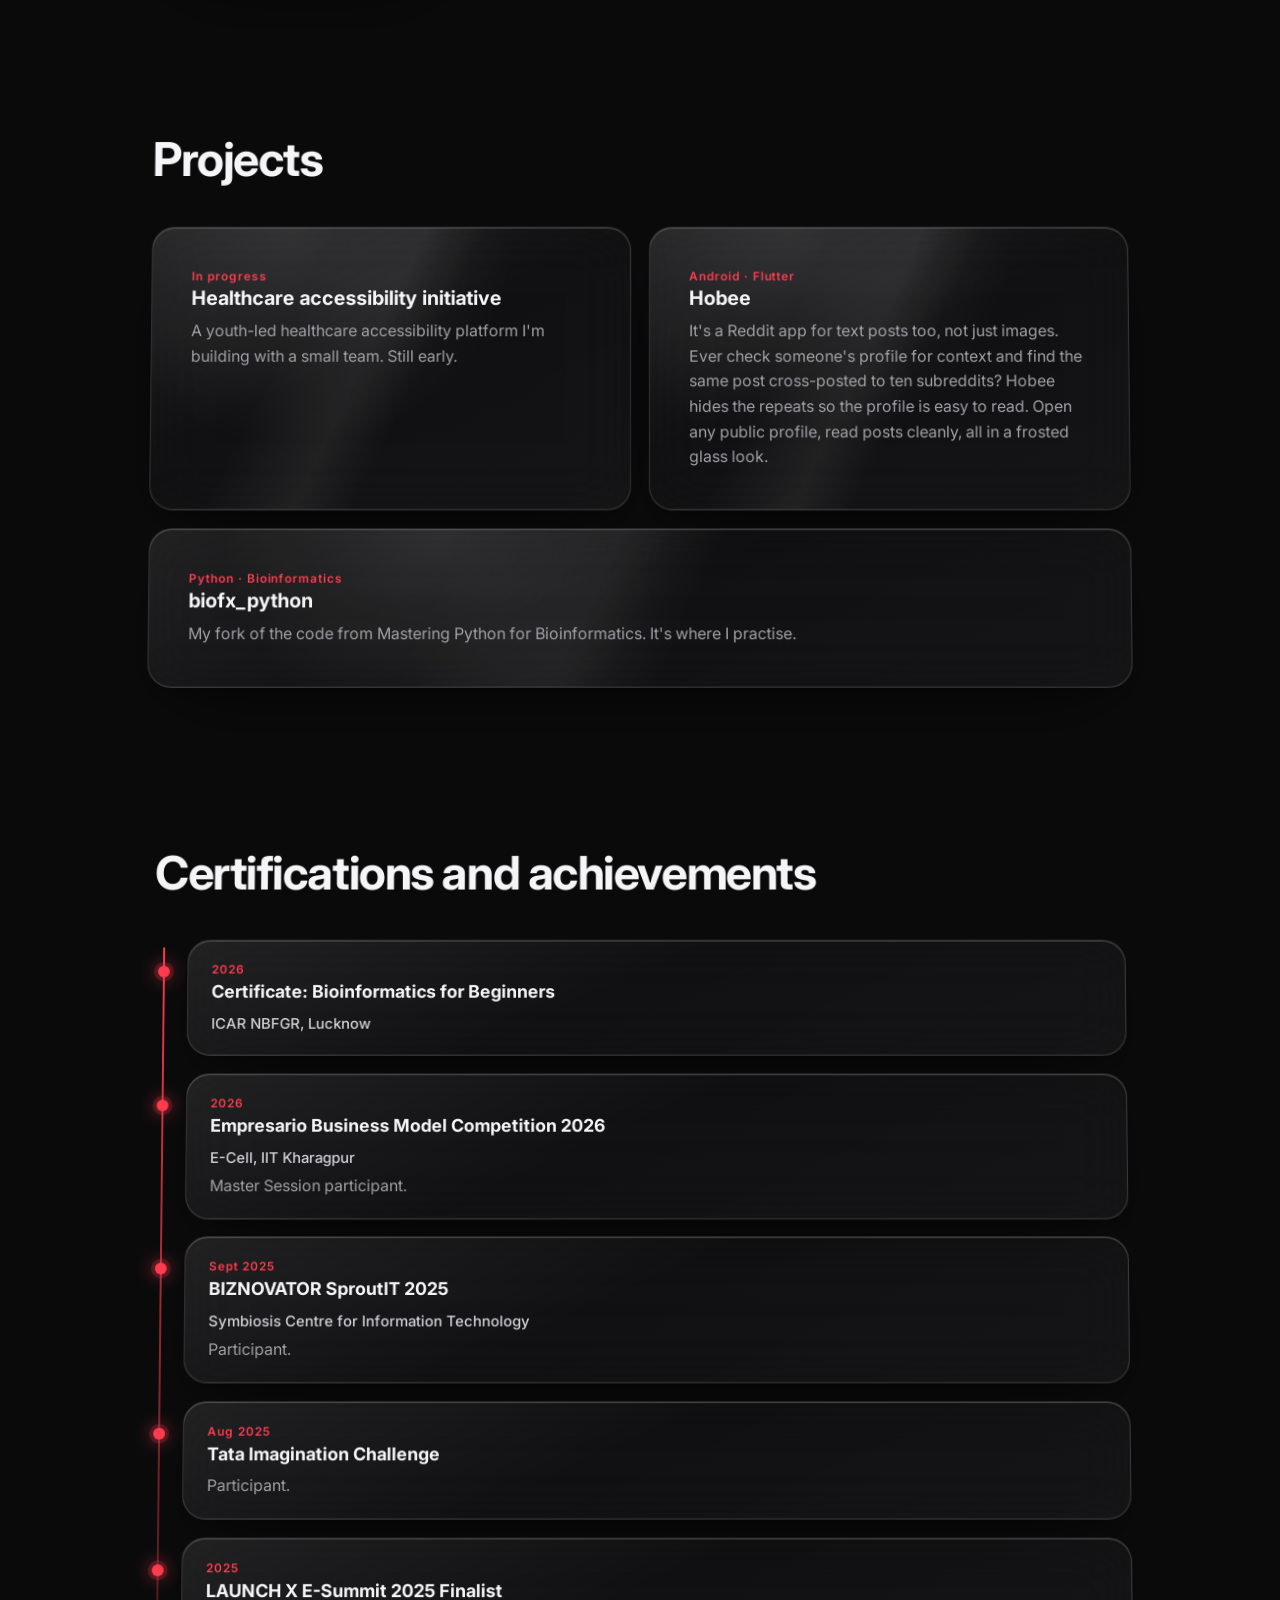
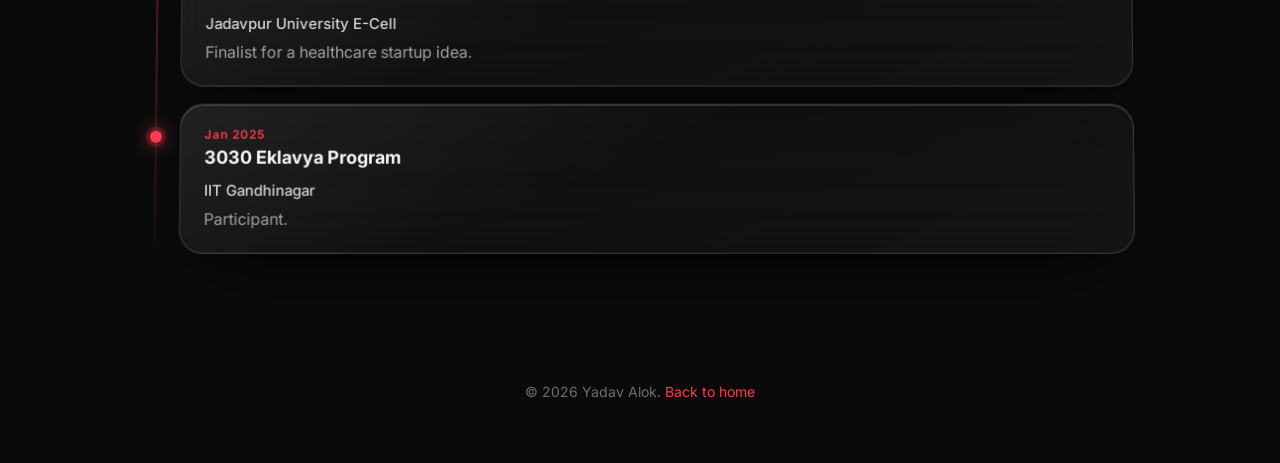
==== commit b81f7f4a: "Update Hobee description: text posts and clean profile browsing" ====
--- a/cv/index.html
+++ b/cv/index.html
@@ -68,7 +68,7 @@
 
   <section class="section" id="projects"><h2 class="reveal">Projects</h2><div class="grid2">
     <div class="glass card reveal"><div class="step">In progress</div><h3>Healthcare accessibility initiative</h3><p class="muted" style="margin-top:8px">A youth-led healthcare accessibility platform I'm building with a small team. Still early.</p></div>
-    <div class="glass card reveal"><div class="step">Android · Flutter</div><h3><a href="https://github.com/Alokxyz1112/hobee" target="_blank" rel="noopener">Hobee</a></h3><p class="muted" style="margin-top:8px">A Reddit gallery app with no ads. It searches live posts and archives, hides duplicate photos, saves images in full quality, and has a glass look I love.</p></div>
+    <div class="glass card reveal"><div class="step">Android · Flutter</div><h3><a href="https://github.com/Alokxyz1112/hobee" target="_blank" rel="noopener">Hobee</a></h3><p class="muted" style="margin-top:8px">It's a Reddit app for text posts too, not just images. Ever check someone's profile for context and find the same post cross-posted to ten subreddits? Hobee hides the repeats so the profile is easy to read. Open any public profile, read posts cleanly, all in a frosted glass look.</p></div>
     <div class="glass card reveal"><div class="step">Python · Bioinformatics</div><h3><a href="https://github.com/Alokxyz1112/biofx_python" target="_blank" rel="noopener">biofx_python</a></h3><p class="muted" style="margin-top:8px">My fork of the code from Mastering Python for Bioinformatics. It's where I practise.</p></div>
   </div></section>
 
--- a/style.css
+++ b/style.css
@@ -397,6 +397,7 @@
 header.nav .navav img,header.nav .logo img{width:100%!important;height:100%!important;min-width:0!important;display:block}
 /* v27 phone polish (mobile only) */
 .mcon{display:none}
+.csm{display:none}
 @media(max-width:768px){
  main{padding:0 18px}
  .section{padding:40px 0}
@@ -440,22 +441,29 @@
  .tico img.lg-javascript{width:30px!important;height:30px!important;margin:3px}
  .tico img.lg-git{width:33px!important;height:33px!important;margin:1.5px}
  .tname{font-size:13px}
- #contact{padding-top:36px}
- .chead{margin-bottom:8px}
- .cbig{font-size:52px;margin:6px 0 12px}
- .csub{font-size:15.5px;max-width:300px;line-height:1.55}
+ #contact{padding-top:40px;padding-bottom:8px}
+ .chead{margin-bottom:4px}
+ .chead .eyebrow{font-size:12px;letter-spacing:.22em;margin:0}
+ .cbig{font-size:46px;letter-spacing:-.035em;margin:10px 0 14px}
+ .csub{font-size:15px;max-width:290px;line-height:1.6;color:#a1a1a8}
+ .csd{display:none}.csm{display:inline}
  .cgrid{display:none}
- .mcon{display:flex;justify-content:space-around;align-items:flex-start;max-width:340px;margin:18px auto 0;padding:14px 0 4px}
- .mc{display:flex;flex-direction:column;align-items:center;gap:12px;min-width:88px;padding:10px 4px;border-radius:20px;-webkit-tap-highlight-color:transparent;transition:transform .2s ease}
- .mc:active{transform:scale(.94)}
- .mcg{position:relative;width:64px;height:64px;display:grid;place-items:center}
- .mcg::before{content:"";position:absolute;inset:-14px;border-radius:50%;background:radial-gradient(closest-side,rgba(var(--tg),.42),rgba(var(--tg),.12) 55%,transparent);filter:blur(10px);pointer-events:none}
- .mcg img{position:relative;width:52px;height:52px;object-fit:contain;filter:drop-shadow(0 6px 14px rgba(var(--tg),.45))}
- .mc-gh .mcg::before{background:radial-gradient(closest-side,rgba(var(--tg),.26),rgba(var(--tg),.07) 55%,transparent)}
- .mcl{font-size:14px;font-weight:600;color:#e5e5ea;letter-spacing:.01em}
- .cdl{margin-top:22px}
- .cdlink{justify-content:center;min-height:50px;padding:0 24px;border:1px solid rgba(255,59,78,.45);border-radius:999px;background:rgba(255,59,78,.10);font-size:15px}
- footer{padding:28px 18px 44px;font-size:13px;line-height:1.7}
+ .mcon{display:grid;grid-template-columns:repeat(3,1fr);max-width:330px;margin:30px auto 0;padding:0}
+ .mc{display:flex;flex-direction:column;align-items:center;gap:14px;min-height:112px;padding:14px 0 10px;border-radius:22px;-webkit-tap-highlight-color:transparent;transition:transform .18s ease,background-color .18s ease}
+ .mc:active{transform:scale(.95);background:rgba(var(--tg),.07)}
+ .mcg{position:relative;width:60px;height:60px;display:grid;place-items:center}
+ .mcg::before{content:"";position:absolute;inset:-10px;border-radius:50%;background:radial-gradient(closest-side,rgba(var(--tg),.30),rgba(var(--tg),.08) 60%,transparent);filter:blur(12px);pointer-events:none;transition:opacity .18s ease,transform .18s ease;opacity:.85}
+ .mc:active .mcg::before{opacity:1;transform:scale(1.12)}
+ .mcg img{position:relative;width:46px;height:46px;object-fit:contain;filter:drop-shadow(0 4px 10px rgba(var(--tg),.35))}
+ .mc-gh .mcg::before{background:radial-gradient(closest-side,rgba(var(--tg),.18),rgba(var(--tg),.05) 60%,transparent)}
+ .mc-gh .mcg img{filter:drop-shadow(0 4px 10px rgba(var(--tg),.18))}
+ .mcl{font-size:13.5px;font-weight:600;color:#d8d8de;letter-spacing:.02em}
+ .cdl{margin-top:26px}
+ .cdlink{justify-content:center;min-height:48px;padding:0 22px;border:1px solid rgba(255,59,78,.38);border-radius:999px;background:rgba(255,59,78,.09);font-size:14.5px;gap:9px;transition:transform .18s ease,background-color .18s ease;-webkit-tap-highlight-color:transparent}
+ .cdlink:active{transform:scale(.97);background:rgba(255,59,78,.16)}
+ .cdlink .dlico{width:17px;height:17px}
+ footer{padding:30px 18px 44px;font-size:13px;line-height:1.7;margin-top:24px;border-top:1px solid rgba(255,255,255,.06)}
+ footer .icons{display:none!important}
  footer .icons{gap:12px;margin-bottom:12px}
  .cvhead{padding:96px 0 8px;gap:16px;flex-direction:column;align-items:center;text-align:center}
  .cvhead>div:not(.cvpic){width:100%}
@@ -479,8 +487,11 @@
  h1,.cvhead h1{font-size:36px}
  .cbig{font-size:46px}
  .cta .btn{font-size:13.5px;padding:0 8px}
- .mc{min-width:80px}.mcg{width:58px;height:58px}.mcg img{width:46px;height:46px}
+ .cbig{font-size:42px}.mcg{width:56px;height:56px}.mcg img{width:42px;height:42px}
  .road{grid-template-columns:1fr}
 }
 #projects>.proj:not(.featured):last-child:nth-child(even){grid-column:1/-1}
 #projects .grid2>div:last-child:nth-child(odd){grid-column:1/-1}
+#typed{white-space:nowrap}
+.hero h1,h1:has(#typed){white-space:nowrap;height:1.1em;min-height:0;overflow:visible}
+@media (max-width:600px){h1:has(#typed){font-size:clamp(22px,6.6vw,30px)}}
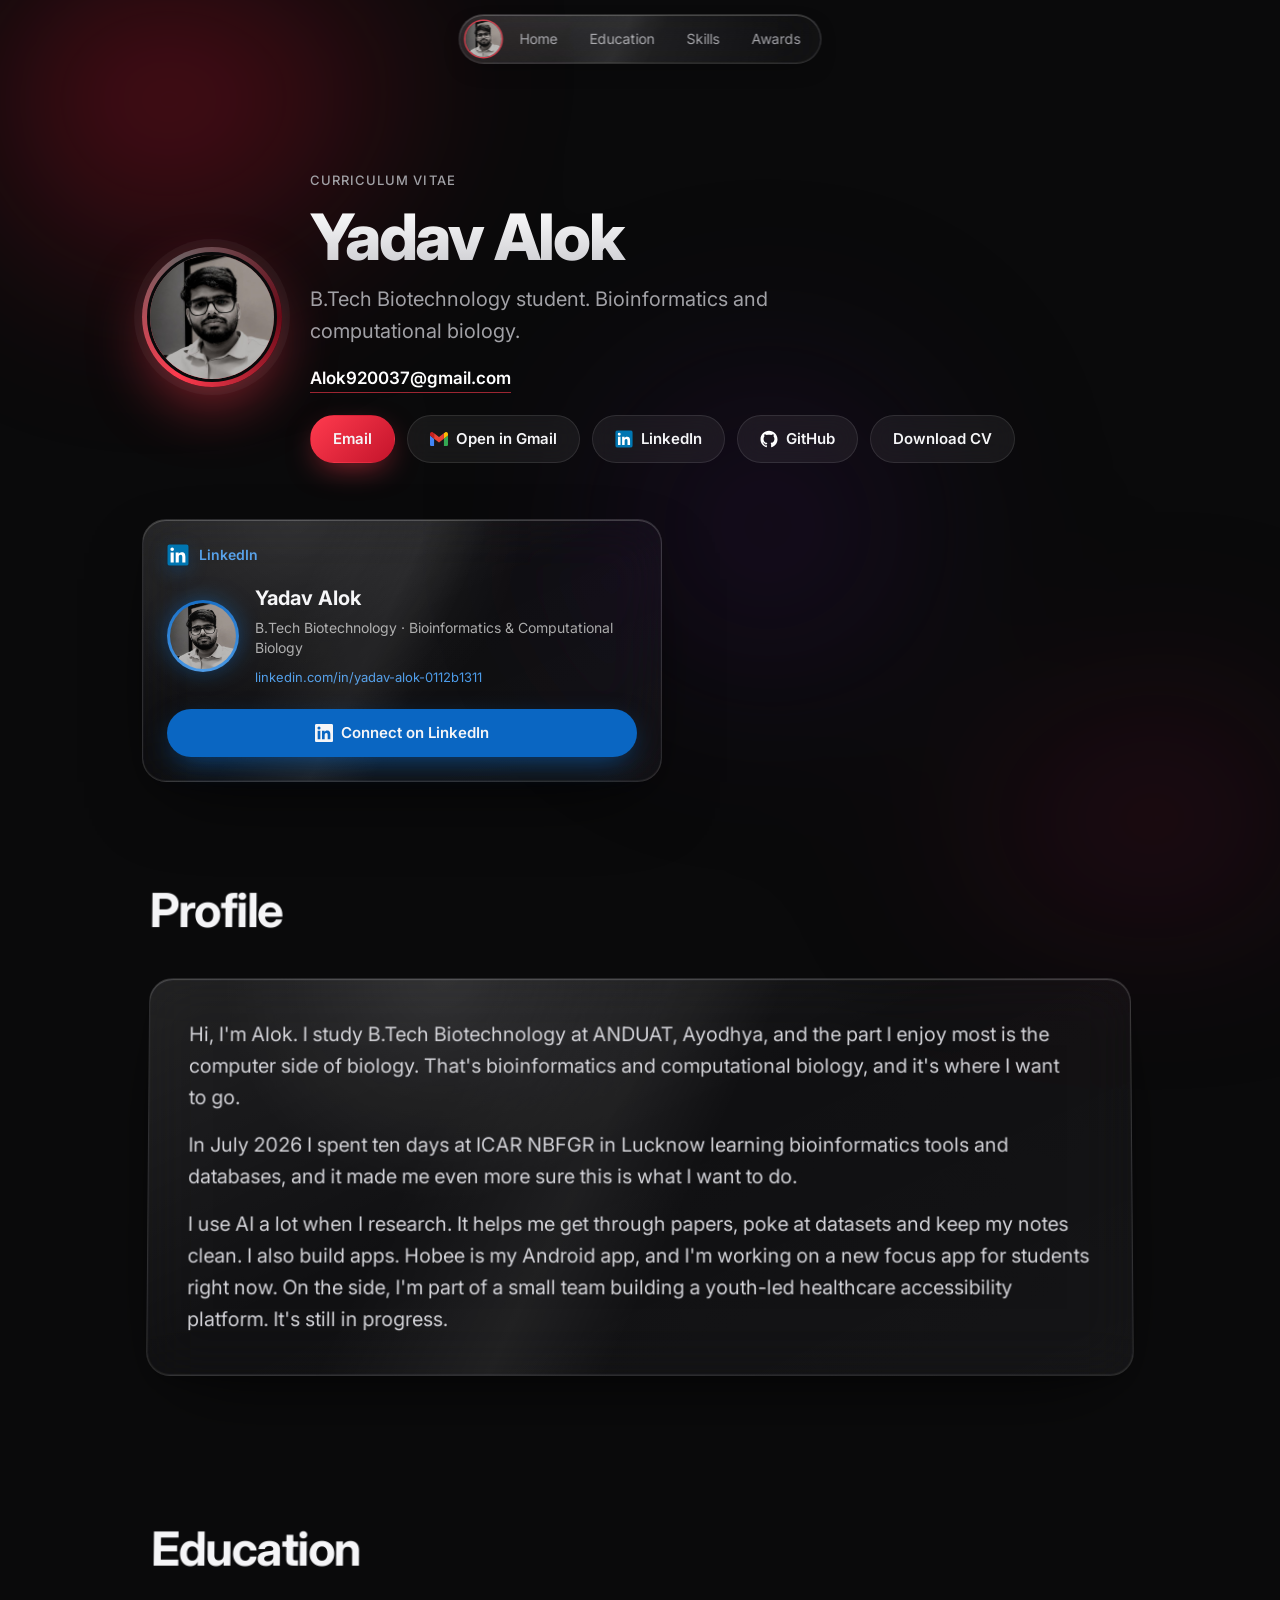
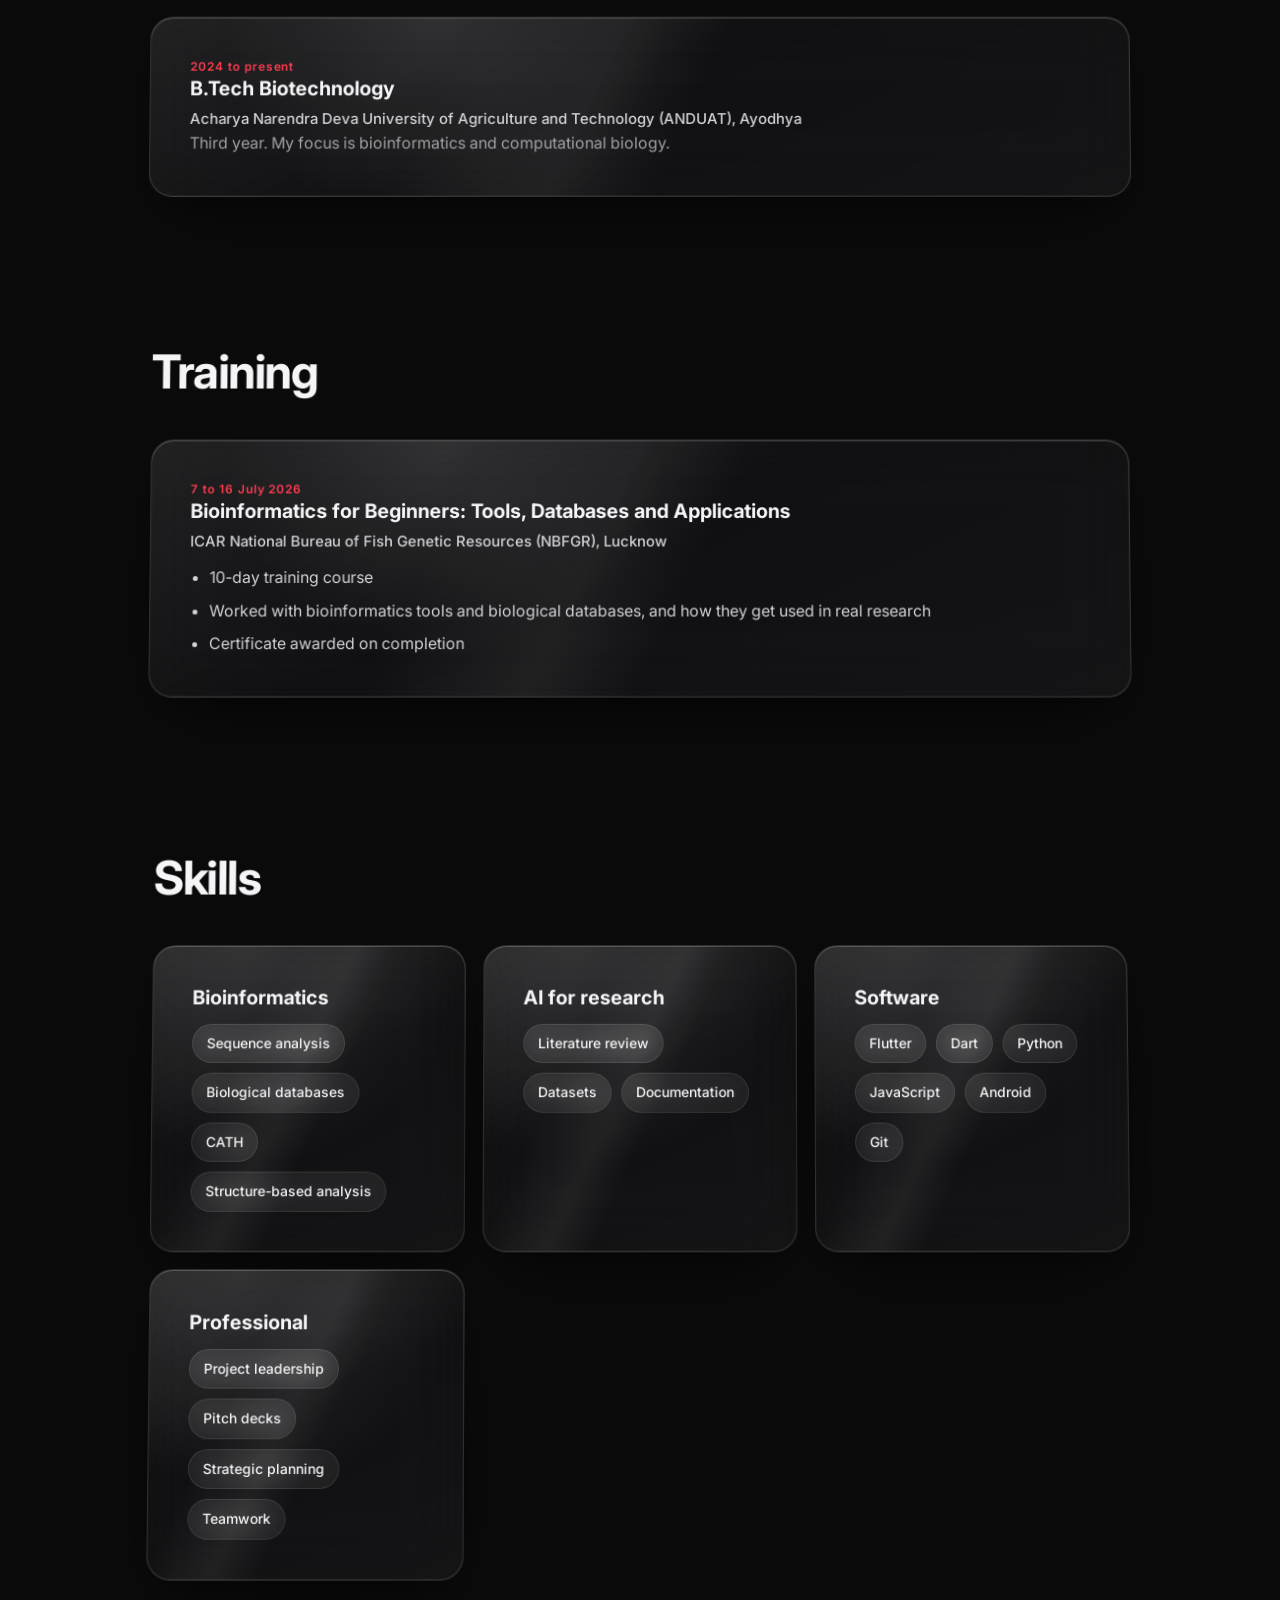
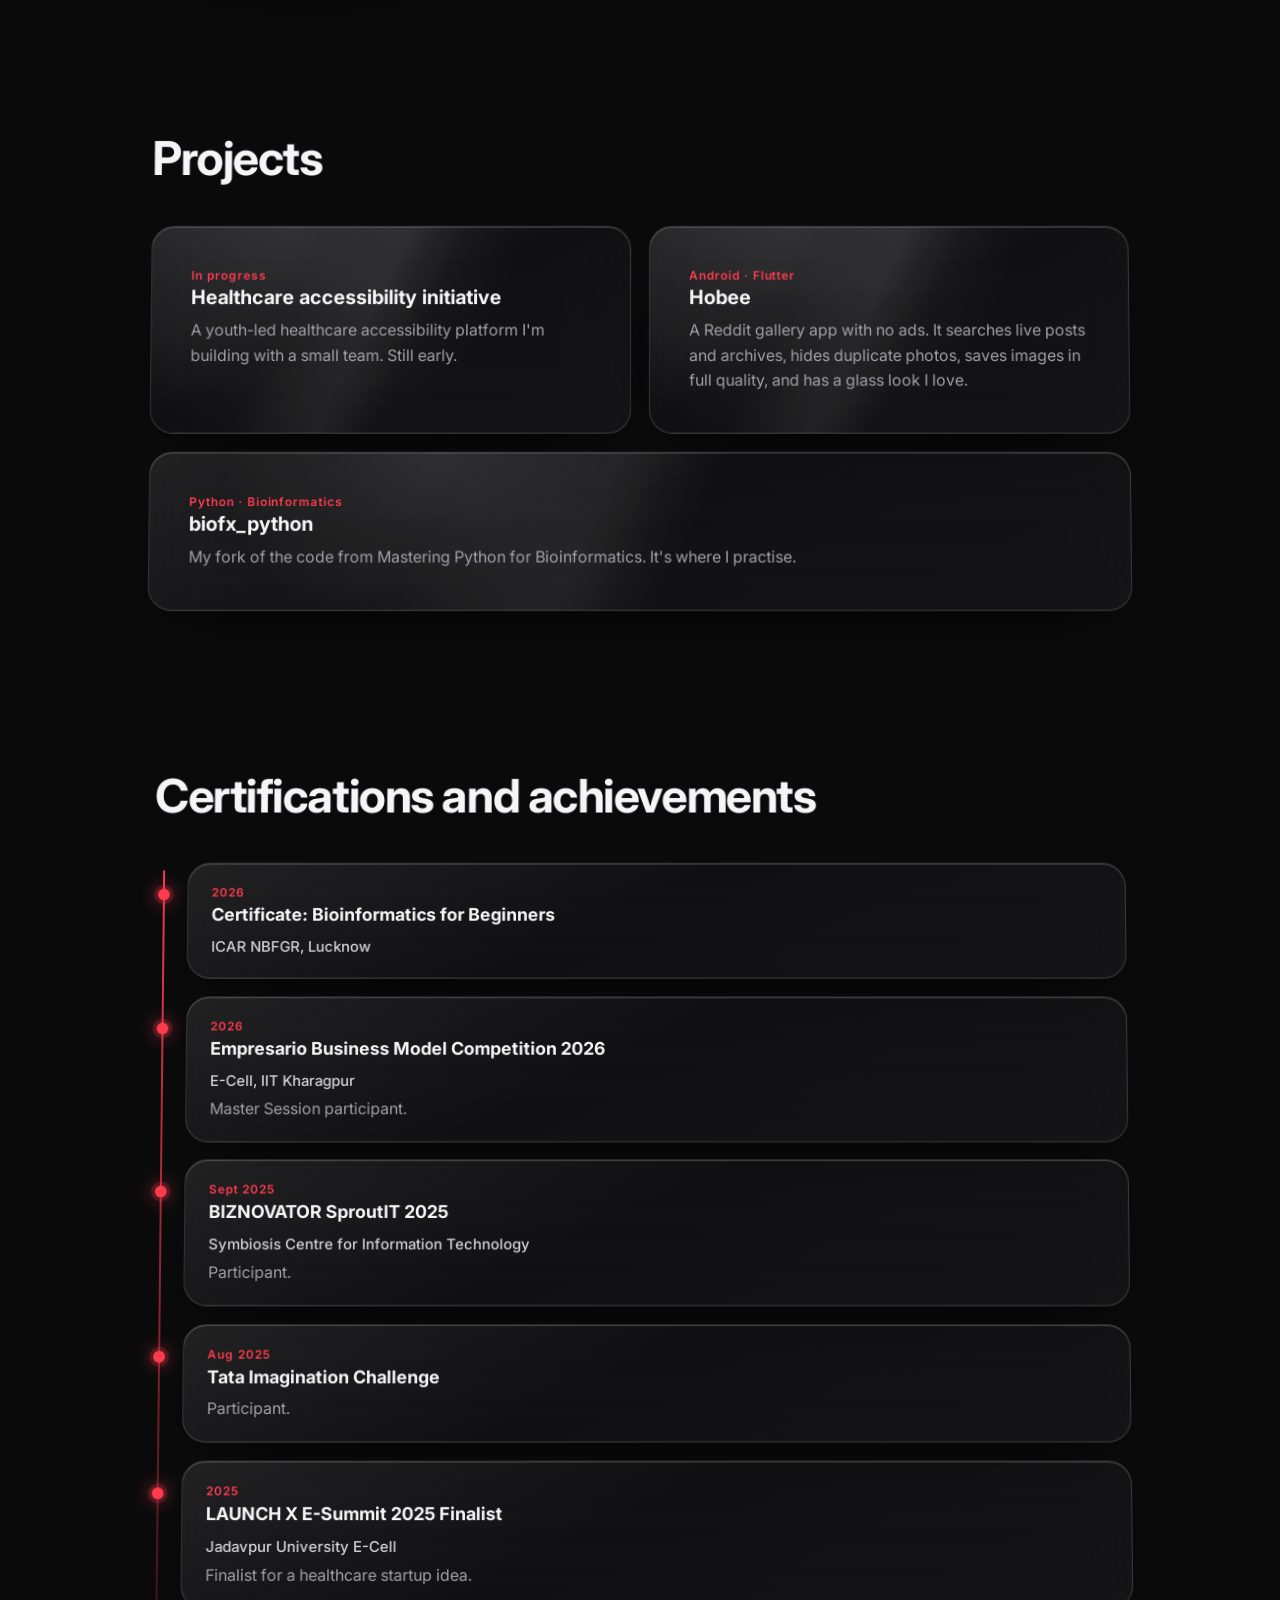
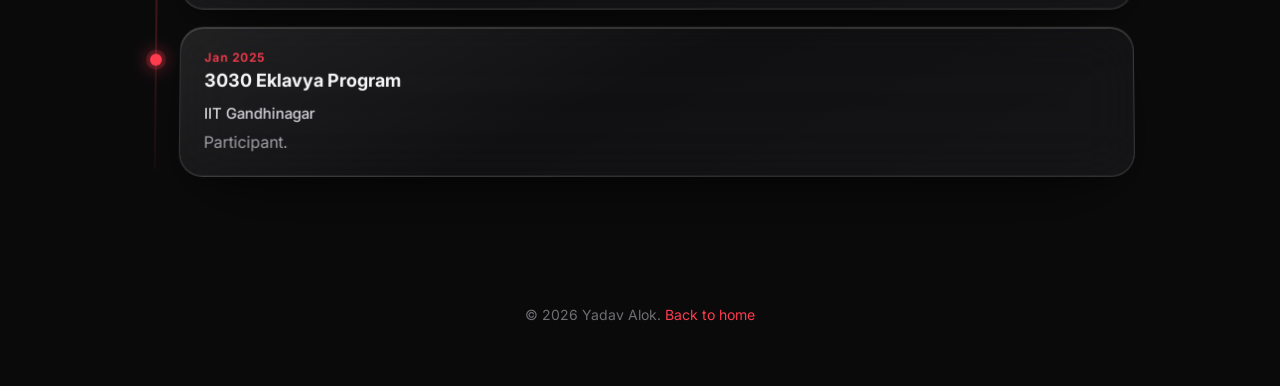
==== commit 4fc74e42: "Revert "Update Hobee description: text posts and clean profile browsing" This reverts commit b81f7f4" ====
--- a/cv/index.html
+++ b/cv/index.html
@@ -68,7 +68,7 @@
 
   <section class="section" id="projects"><h2 class="reveal">Projects</h2><div class="grid2">
     <div class="glass card reveal"><div class="step">In progress</div><h3>Healthcare accessibility initiative</h3><p class="muted" style="margin-top:8px">A youth-led healthcare accessibility platform I'm building with a small team. Still early.</p></div>
-    <div class="glass card reveal"><div class="step">Android · Flutter</div><h3><a href="https://github.com/Alokxyz1112/hobee" target="_blank" rel="noopener">Hobee</a></h3><p class="muted" style="margin-top:8px">It's a Reddit app for text posts too, not just images. Ever check someone's profile for context and find the same post cross-posted to ten subreddits? Hobee hides the repeats so the profile is easy to read. Open any public profile, read posts cleanly, all in a frosted glass look.</p></div>
+    <div class="glass card reveal"><div class="step">Android · Flutter</div><h3><a href="https://github.com/Alokxyz1112/hobee" target="_blank" rel="noopener">Hobee</a></h3><p class="muted" style="margin-top:8px">A Reddit gallery app with no ads. It searches live posts and archives, hides duplicate photos, saves images in full quality, and has a glass look I love.</p></div>
     <div class="glass card reveal"><div class="step">Python · Bioinformatics</div><h3><a href="https://github.com/Alokxyz1112/biofx_python" target="_blank" rel="noopener">biofx_python</a></h3><p class="muted" style="margin-top:8px">My fork of the code from Mastering Python for Bioinformatics. It's where I practise.</p></div>
   </div></section>
 
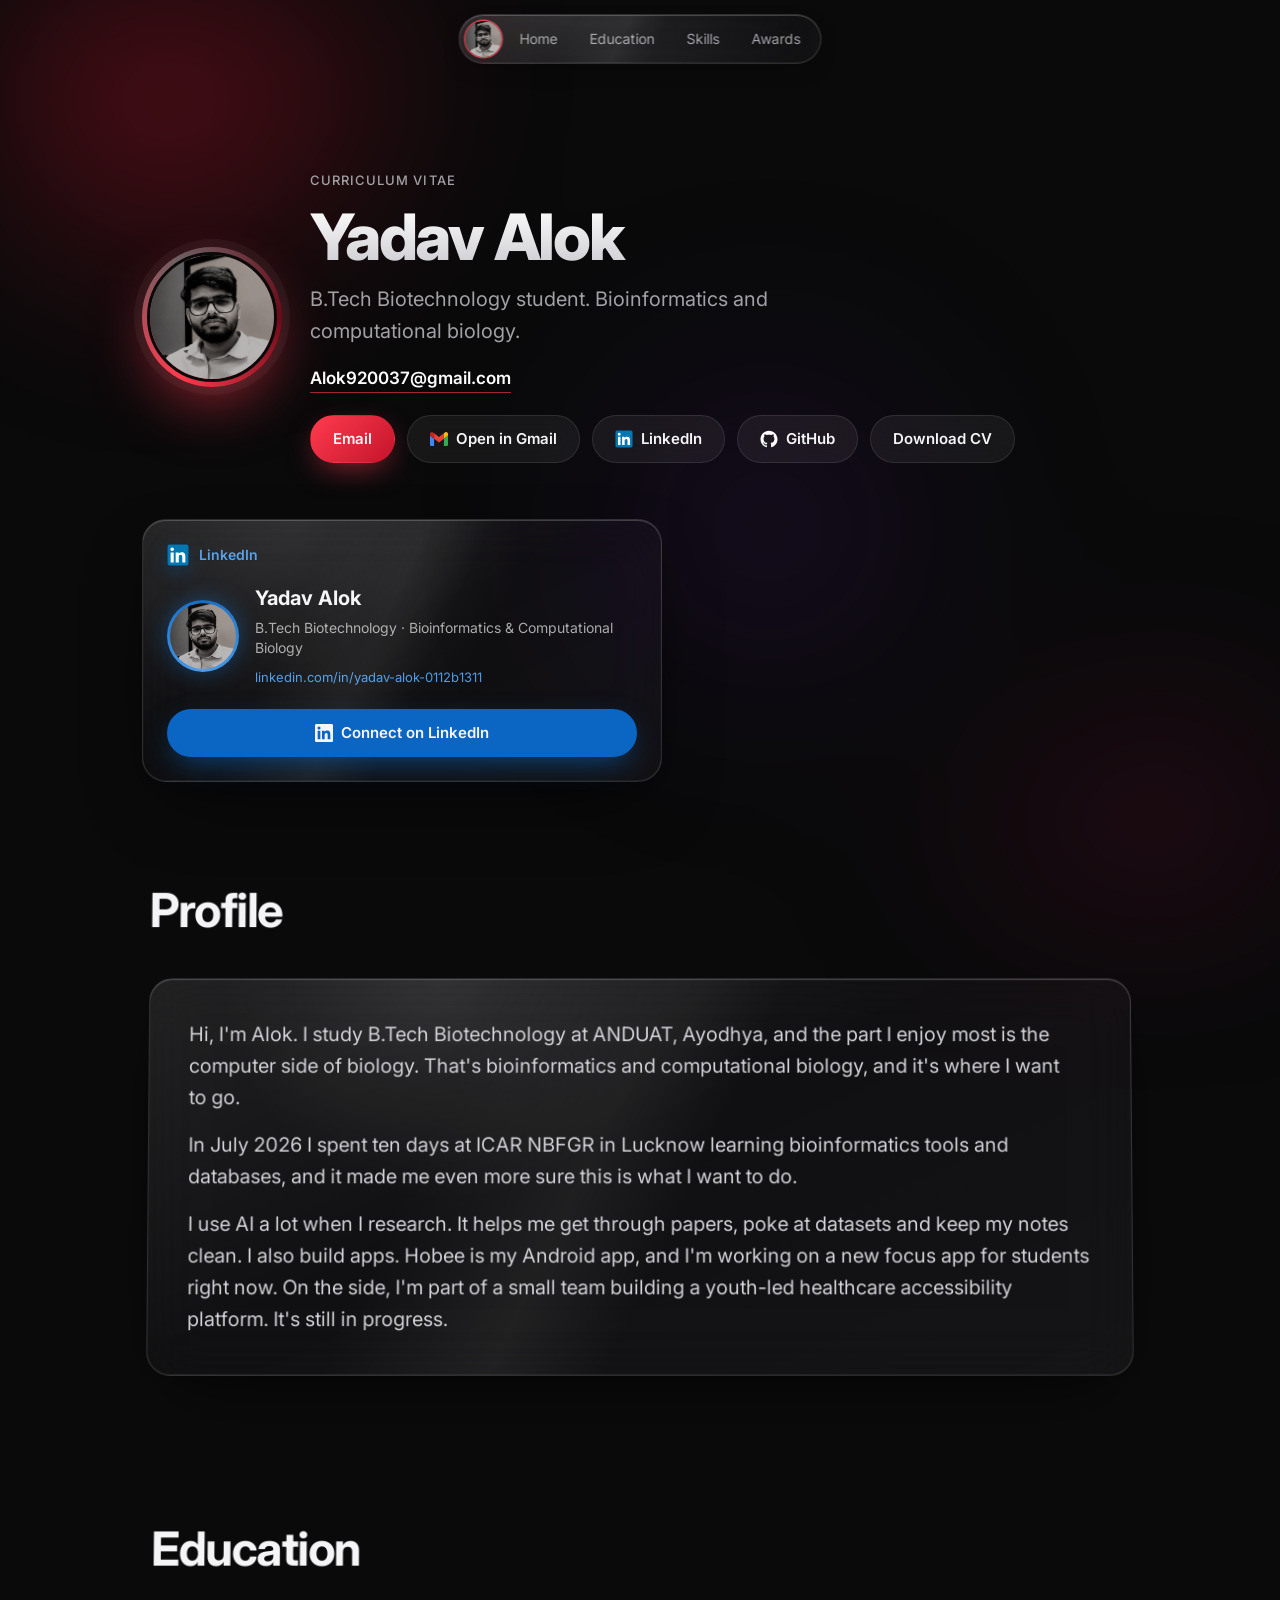
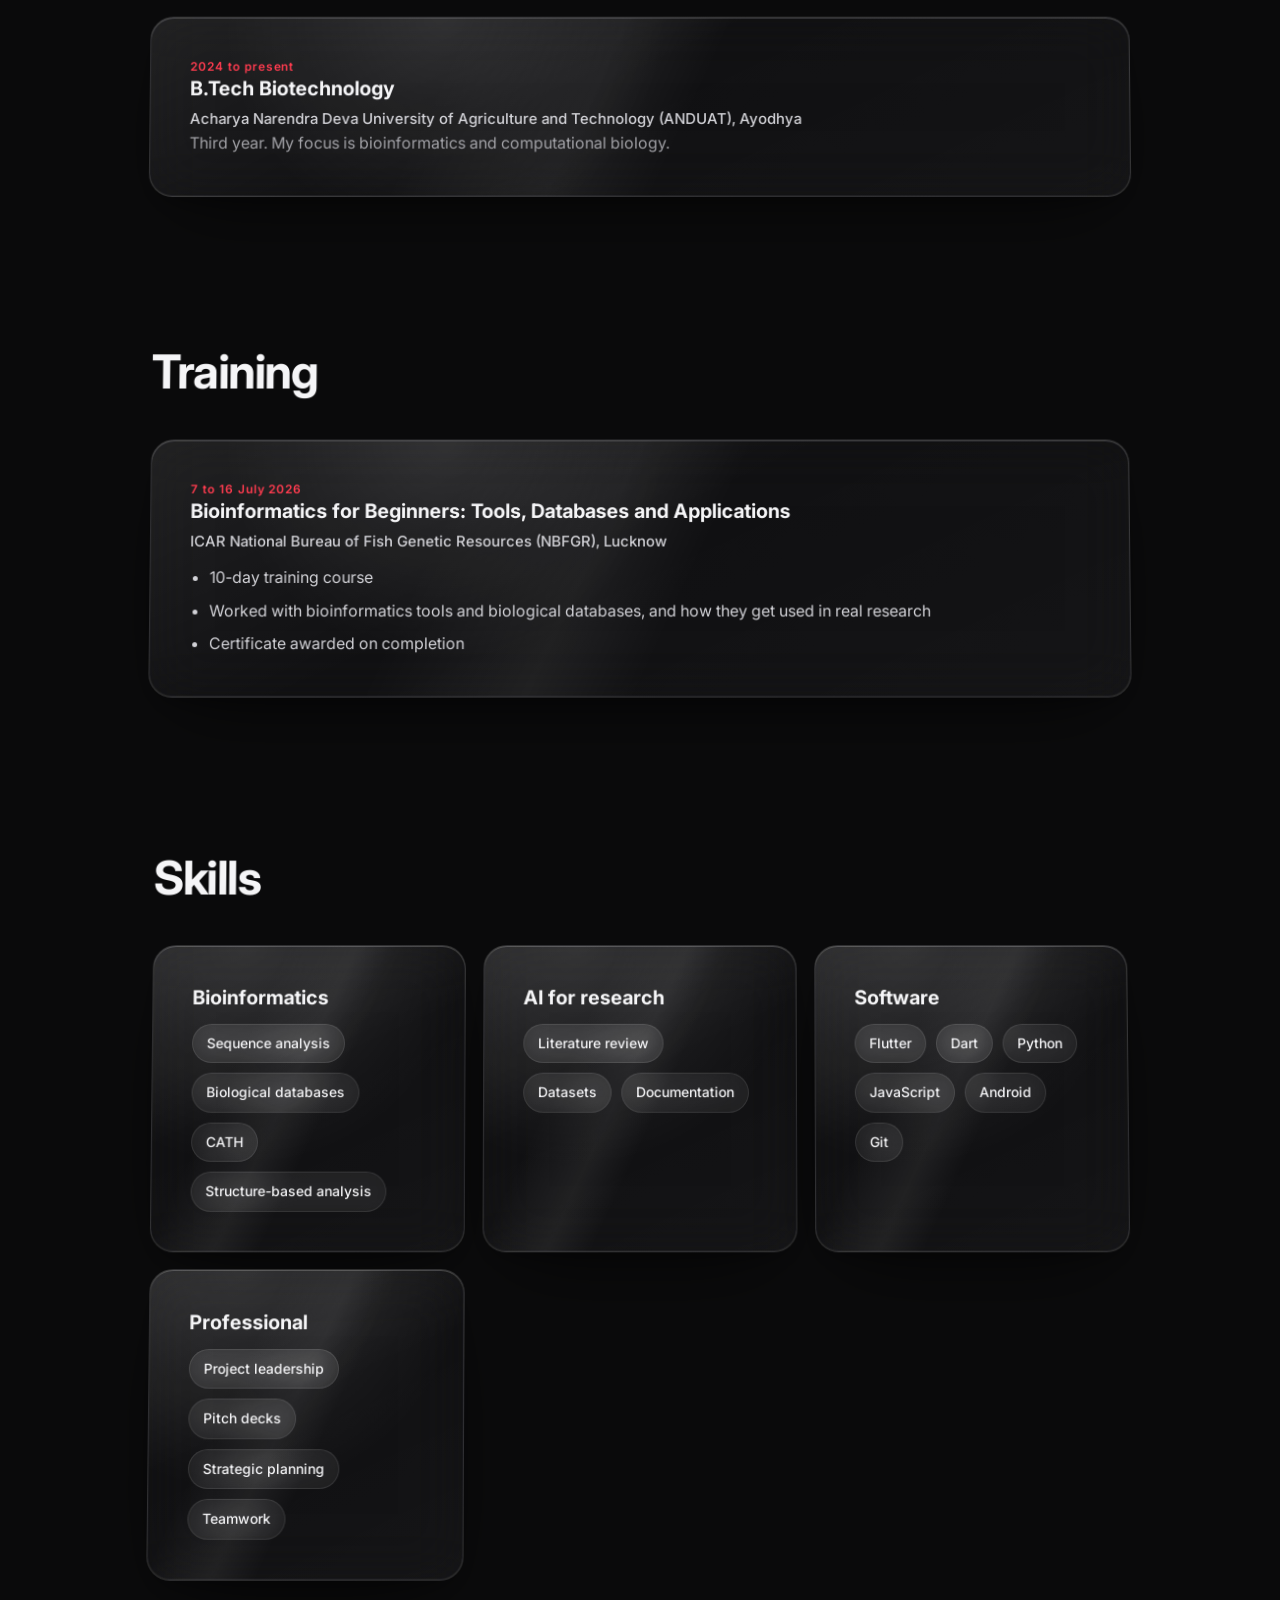
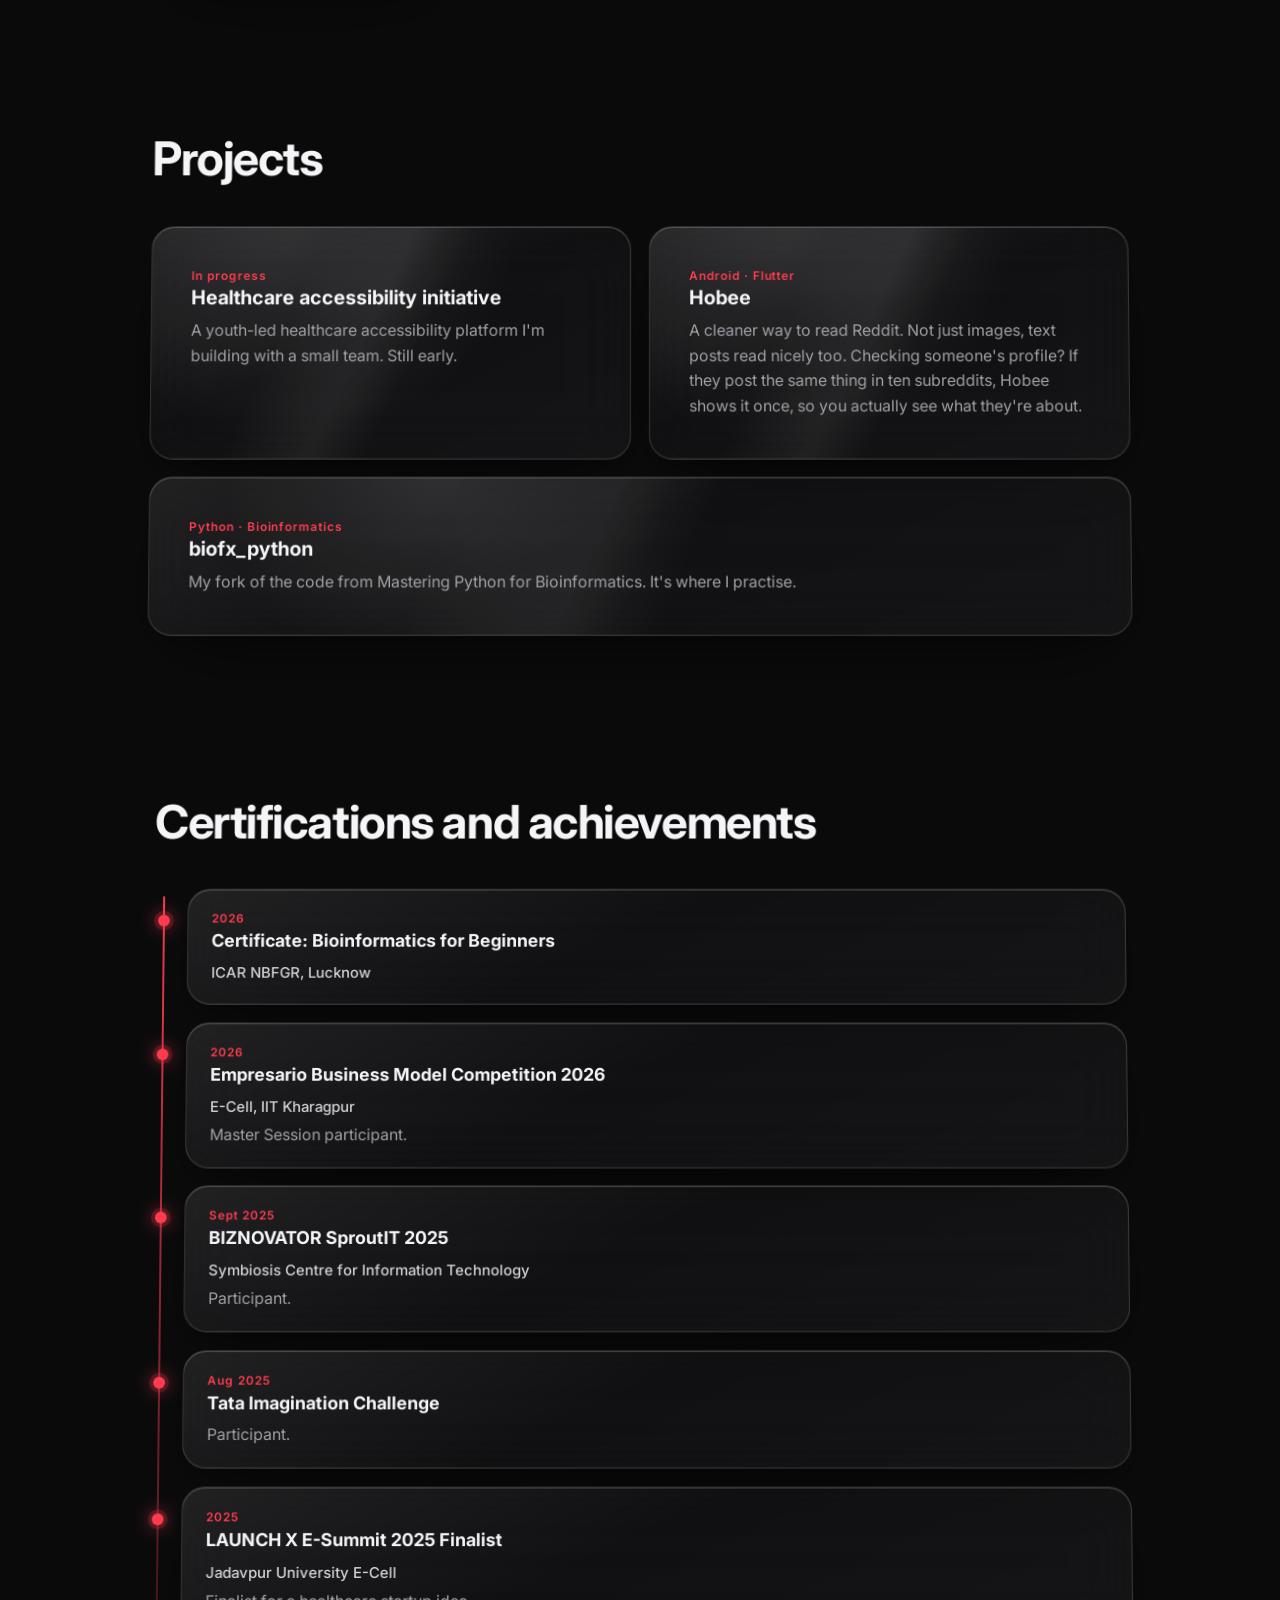
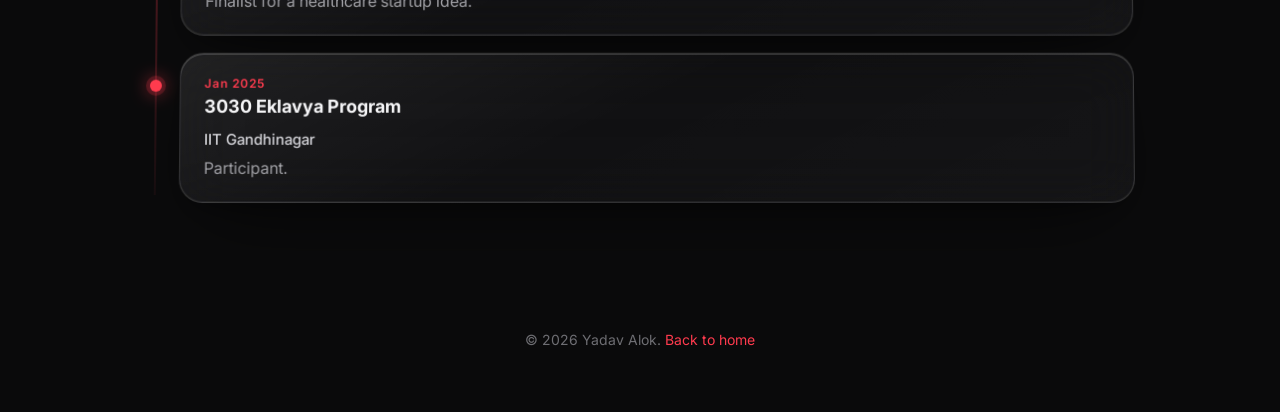
==== commit 07e0373d: "Update Hobee description" ====
--- a/cv/index.html
+++ b/cv/index.html
@@ -68,7 +68,7 @@
 
   <section class="section" id="projects"><h2 class="reveal">Projects</h2><div class="grid2">
     <div class="glass card reveal"><div class="step">In progress</div><h3>Healthcare accessibility initiative</h3><p class="muted" style="margin-top:8px">A youth-led healthcare accessibility platform I'm building with a small team. Still early.</p></div>
-    <div class="glass card reveal"><div class="step">Android · Flutter</div><h3><a href="https://github.com/Alokxyz1112/hobee" target="_blank" rel="noopener">Hobee</a></h3><p class="muted" style="margin-top:8px">A Reddit gallery app with no ads. It searches live posts and archives, hides duplicate photos, saves images in full quality, and has a glass look I love.</p></div>
+    <div class="glass card reveal"><div class="step">Android · Flutter</div><h3><a href="https://github.com/Alokxyz1112/hobee" target="_blank" rel="noopener">Hobee</a></h3><p class="muted" style="margin-top:8px">A cleaner way to read Reddit. Not just images, text posts read nicely too. Checking someone's profile? If they post the same thing in ten subreddits, Hobee shows it once, so you actually see what they're about.</p></div>
     <div class="glass card reveal"><div class="step">Python · Bioinformatics</div><h3><a href="https://github.com/Alokxyz1112/biofx_python" target="_blank" rel="noopener">biofx_python</a></h3><p class="muted" style="margin-top:8px">My fork of the code from Mastering Python for Bioinformatics. It's where I practise.</p></div>
   </div></section>
 
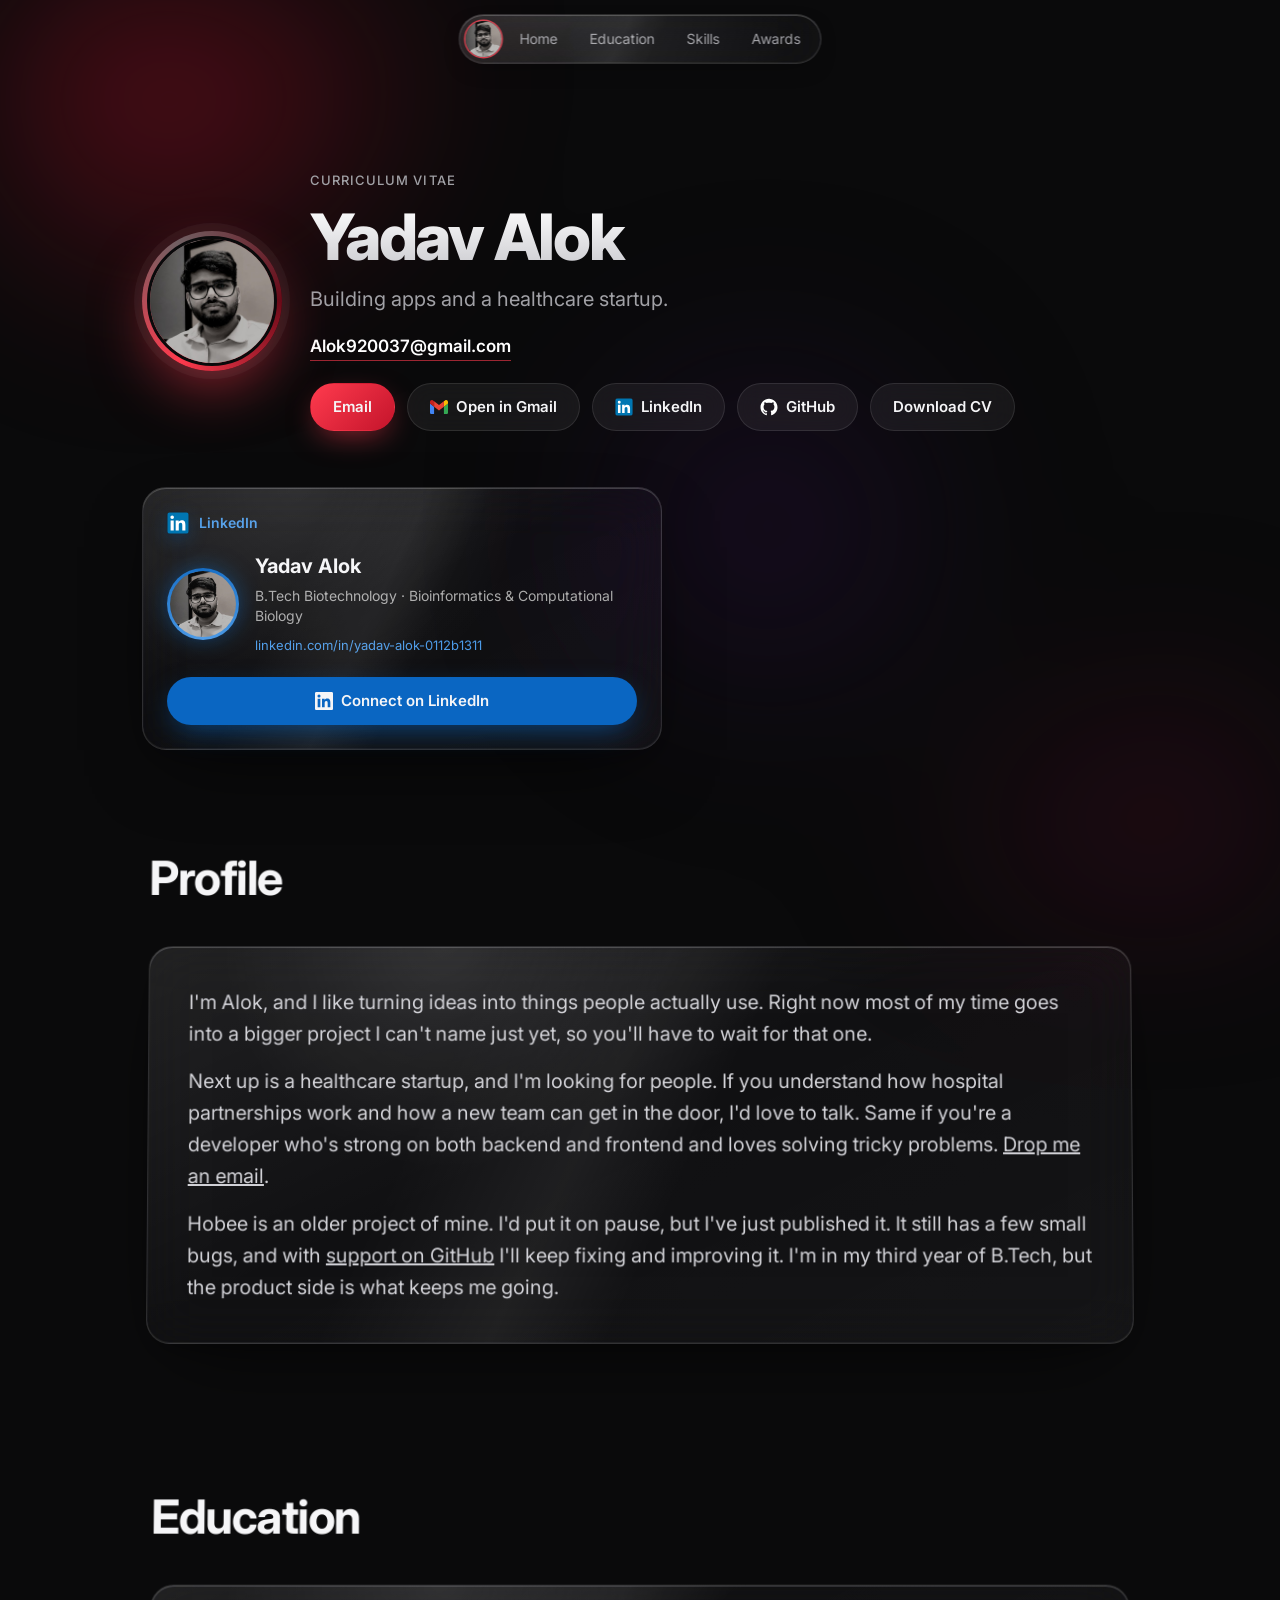
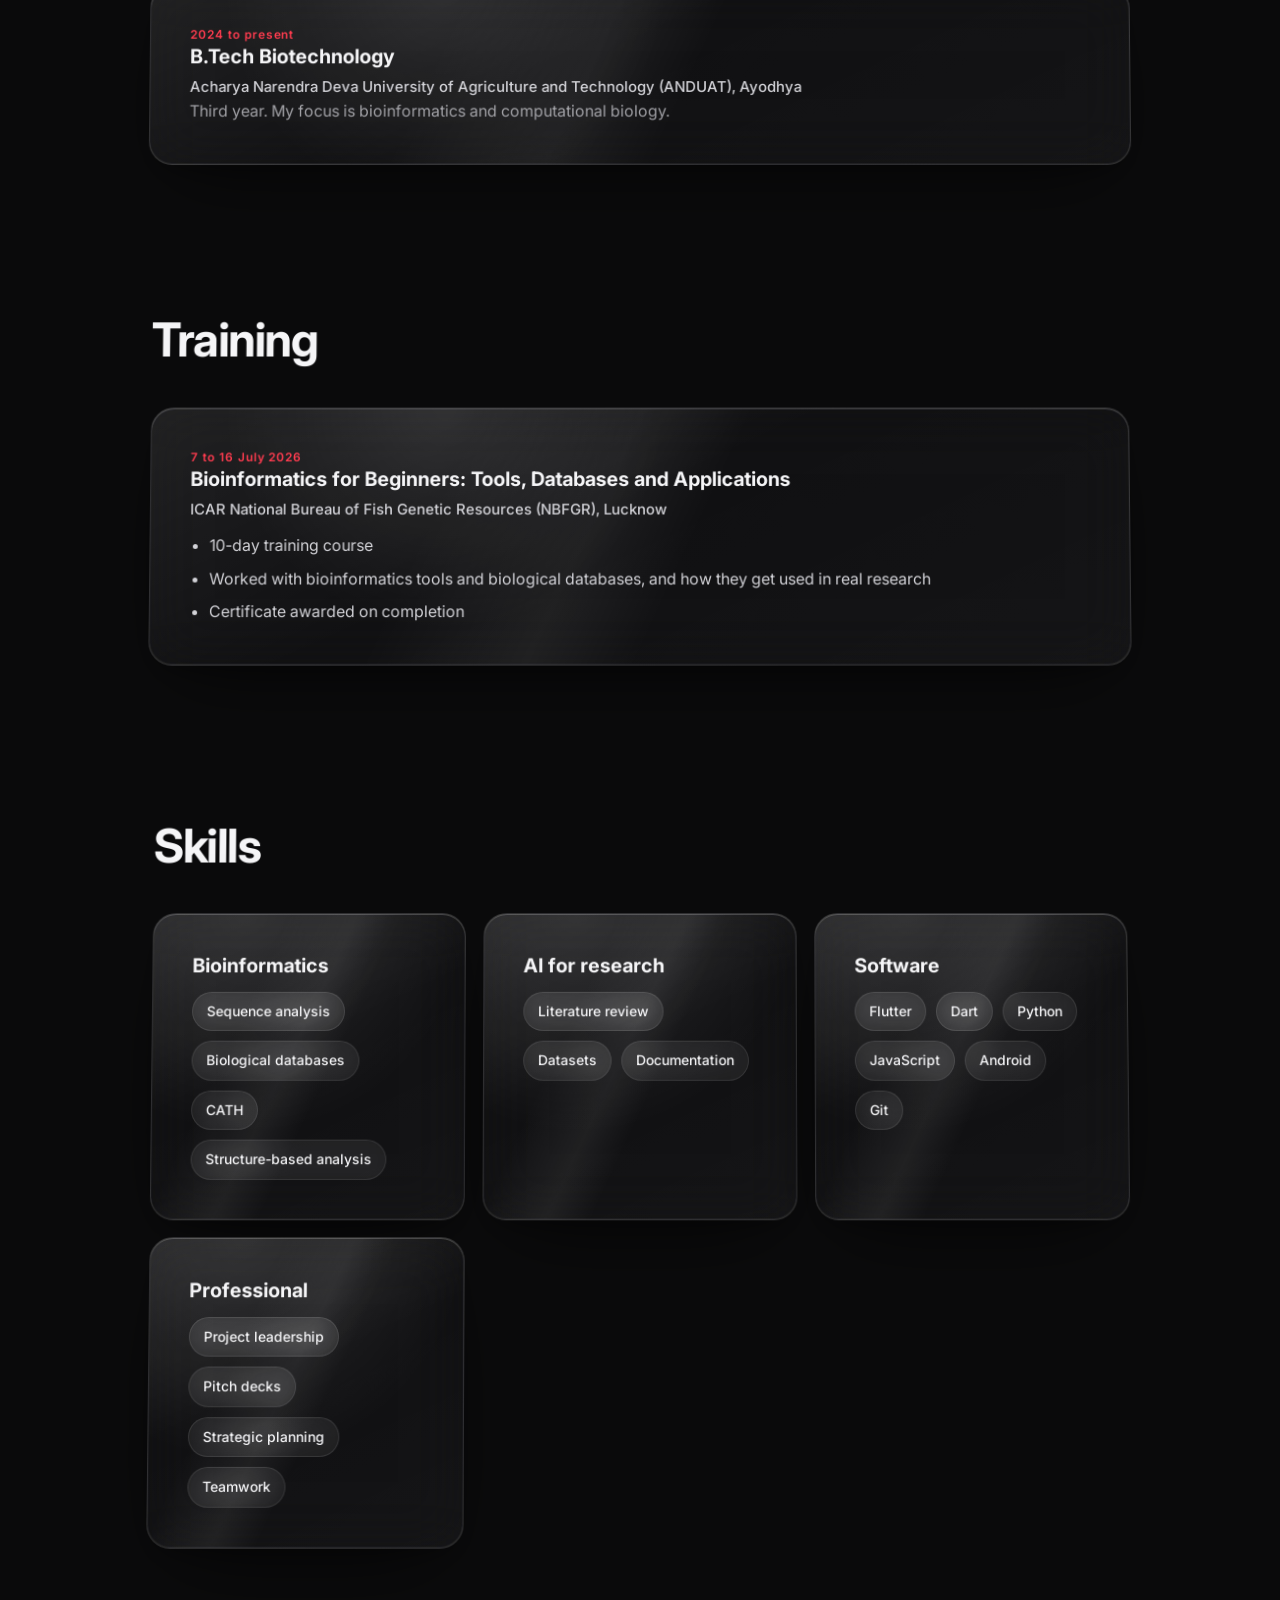
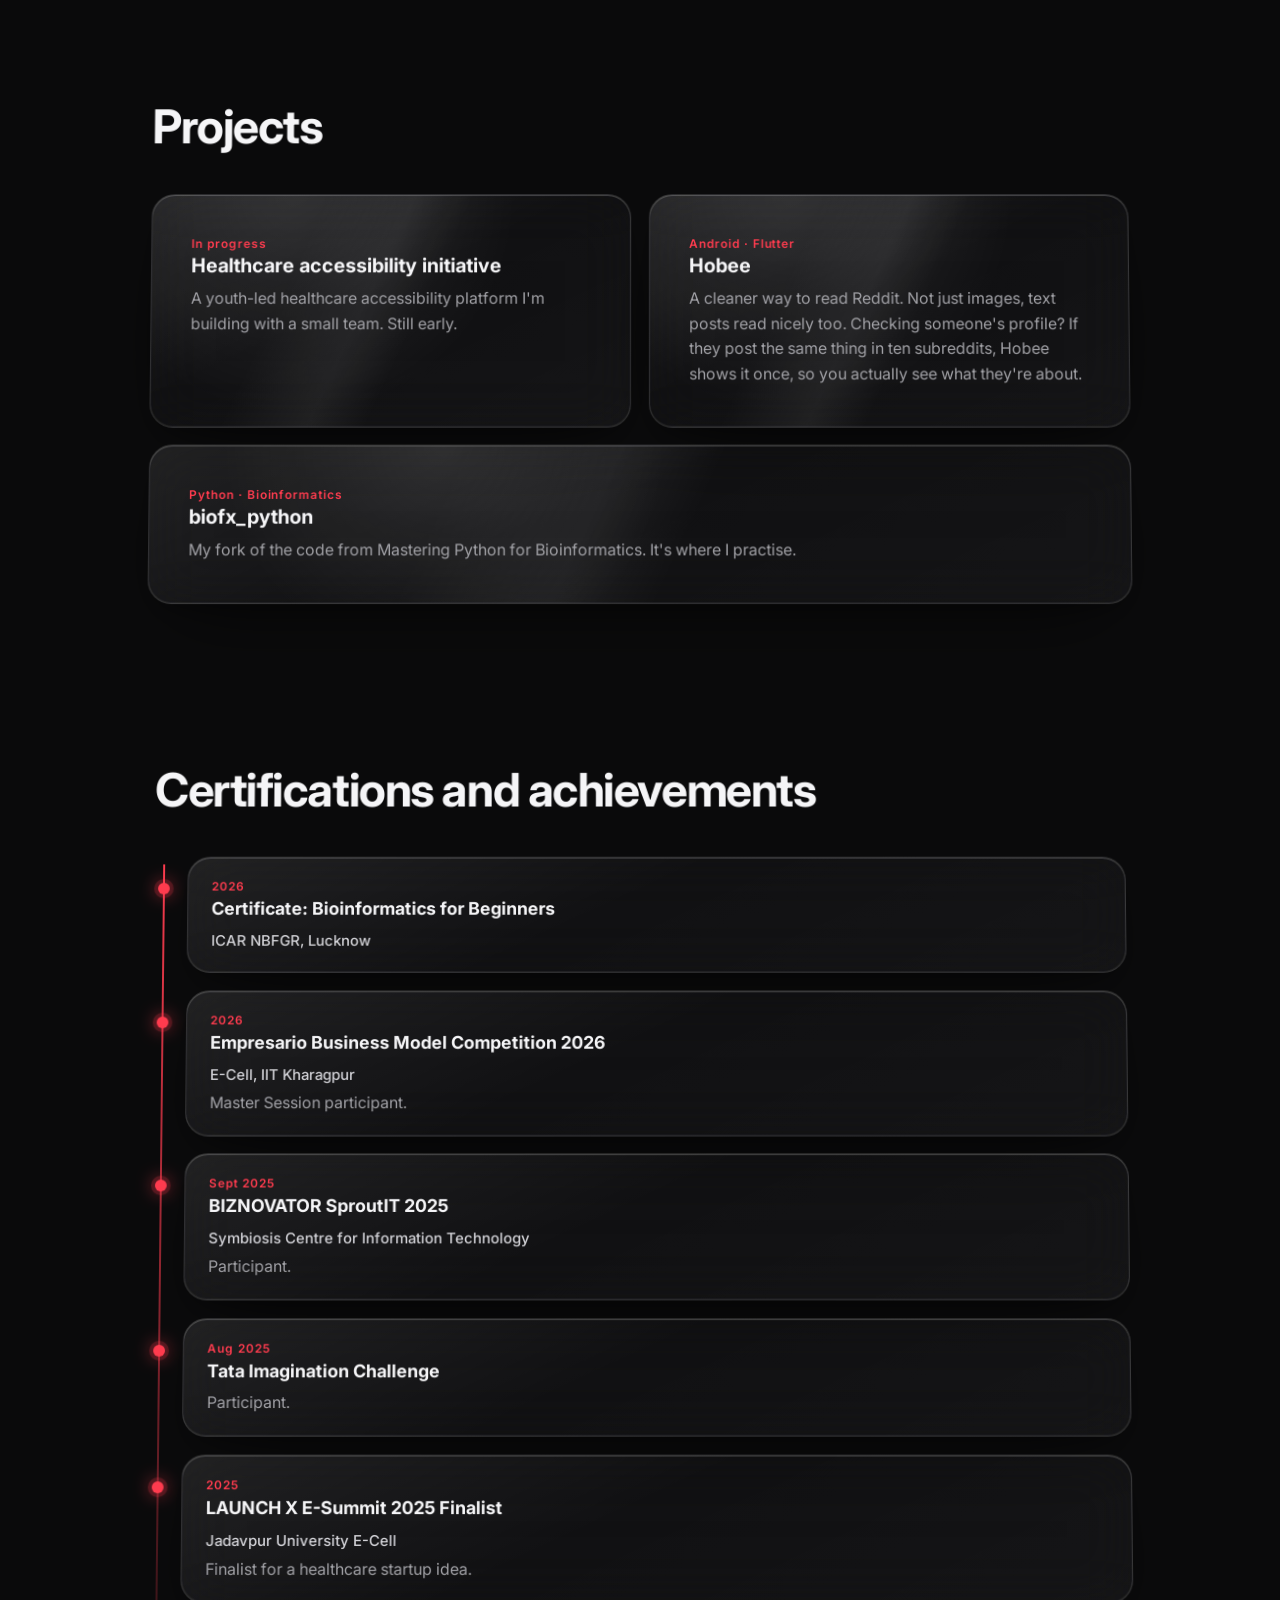
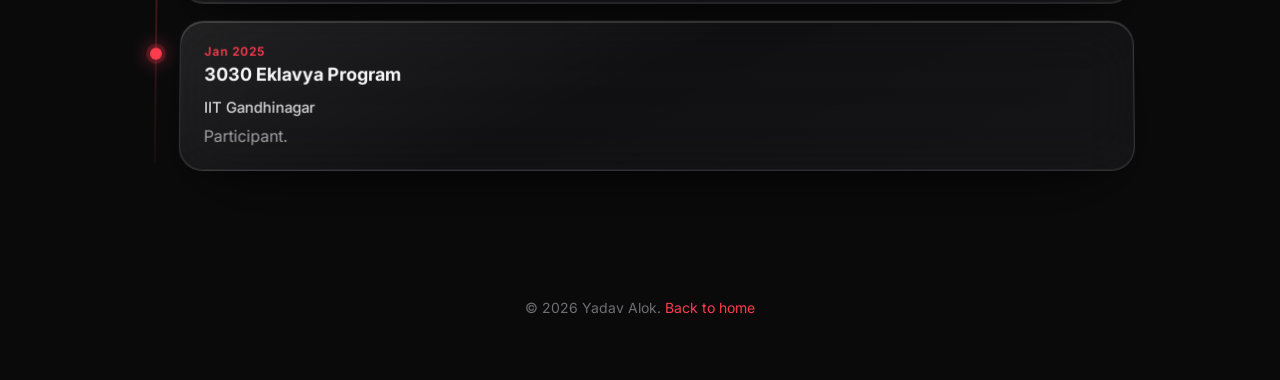
==== commit 07f832ad: "About: new copy, Building card, CV tagline and PDF" ====
--- a/cv/index.html
+++ b/cv/index.html
@@ -35,8 +35,8 @@
     <div>
       <p class="eyebrow">Curriculum vitae</p>
       <h1>Yadav Alok</h1>
-      <p class="lead" style="margin:10px 0 0;text-align:left">B.Tech Biotechnology student. Bioinformatics and computational biology.</p>
-      <p class="pcontact printonly"><a href="mailto:Alok920037@gmail.com">Alok920037@gmail.com</a> <span>·</span> <a href="https://www.linkedin.com/in/yadav-alok-0112b1311">linkedin.com/in/yadav-alok-0112b1311</a> <span>·</span> <a href="https://github.com/Alokxyz1112">github.com/Alokxyz1112</a> <span>·</span> <a href="https://alokxyz1112.github.io">alokxyz1112.github.io</a></p>
+      <p class="lead" style="margin:10px 0 0;text-align:left">Building apps and a healthcare startup.</p>
+      <p class="pcontact printonly"><a href="mailto:Alok920037@gmail.com" style="text-decoration:underline">Alok920037@gmail.com</a> <span>·</span> <a href="https://www.linkedin.com/in/yadav-alok-0112b1311">linkedin.com/in/yadav-alok-0112b1311</a> <span>·</span> <a href="https://github.com/Alokxyz1112">github.com/Alokxyz1112</a> <span>·</span> <a href="https://alokxyz1112.github.io">alokxyz1112.github.io</a></p>
       <p class="noprint" style="margin-top:8px"><a class="mailaddr" style="font-size:17px" href="mailto:Alok920037@gmail.com">Alok920037@gmail.com</a></p>
       <div class="cta noprint" style="justify-content:flex-start;margin-top:22px">
         <a class="btn primary magnetic" href="mailto:Alok920037@gmail.com">Email</a>
@@ -49,7 +49,7 @@
   <div class="noprint" style="margin-top:28px"><div class="licard glass tilt reveal"><div class="litop"><span class="lilogo"><img class="lg" src="../assets/logos/linkedin.svg?v=1" alt="" width="26" height="26" style="--tg:10,102,194"></span><span class="lilab">LinkedIn</span></div><div class="libody"><div class="lipic"><img src="../assets/avatar-small.jpg?v=1" alt="Yadav Alok" loading="lazy"></div><div><div class="liname">Yadav Alok</div><div class="lihead">B.Tech Biotechnology · Bioinformatics &amp; Computational Biology</div><a class="liurl" href="https://www.linkedin.com/in/yadav-alok-0112b1311" target="_blank" rel="noopener">linkedin.com/in/yadav-alok-0112b1311</a></div></div><a class="btn libtn magnetic" href="https://www.linkedin.com/in/yadav-alok-0112b1311" target="_blank" rel="noopener"><svg viewBox="0 0 24 24" width="18" height="18" fill="currentColor" aria-hidden="true"><path d="M20.45 20.45h-3.56v-5.57c0-1.33-.02-3.04-1.85-3.04-1.85 0-2.14 1.45-2.14 2.94v5.67H9.35V9h3.41v1.56h.05c.48-.9 1.64-1.85 3.37-1.85 3.6 0 4.27 2.37 4.27 5.46v6.28zM5.34 7.43a2.06 2.06 0 1 1 0-4.13 2.06 2.06 0 0 1 0 4.13zM7.12 20.45H3.56V9h3.56v11.45zM22.22 0H1.77C.79 0 0 .77 0 1.73v20.54C0 23.23.79 24 1.77 24h20.45c.98 0 1.78-.77 1.78-1.73V1.73C24 .77 23.2 0 22.22 0z"/></svg>Connect on LinkedIn</a></div></div></section>
 
   <section class="section" id="profile"><h2 class="reveal">Profile</h2>
-    <div class="glass card reveal" id="aboutText"><p>Hi, I'm Alok. I study B.Tech Biotechnology at ANDUAT, Ayodhya, and the part I enjoy most is the computer side of biology. That's bioinformatics and computational biology, and it's where I want to go.</p><p>In July 2026 I spent ten days at ICAR NBFGR in Lucknow learning bioinformatics tools and databases, and it made me even more sure this is what I want to do.</p><p>I use AI a lot when I research. It helps me get through papers, poke at datasets and keep my notes clean. I also build apps. Hobee is my Android app, and I'm working on a new focus app for students right now. On the side, I'm part of a small team building a youth-led healthcare accessibility platform. It's still in progress.</p></div></section>
+    <div class="glass card reveal" id="aboutText"><p>I'm Alok, and I like turning ideas into things people actually use. Right now most of my time goes into a bigger project I can't name just yet, so you'll have to wait for that one.</p><p>Next up is a healthcare startup, and I'm looking for people. If you understand how hospital partnerships work and how a new team can get in the door, I'd love to talk. Same if you're a developer who's strong on both backend and frontend and loves solving tricky problems. <a href="mailto:Alok920037@gmail.com" style="text-decoration:underline">Drop me an email</a>.</p><p>Hobee is an older project of mine. I'd put it on pause, but I've just published it. It still has a few small bugs, and with <a href="https://github.com/Alokxyz1112/hobee" target="_blank" rel="noopener" style="text-decoration:underline">support on GitHub</a> I'll keep fixing and improving it. I'm in my third year of B.Tech, but the product side is what keeps me going.</p></div></section>
 
   <section class="section" id="education"><h2 class="reveal">Education</h2>
     <div class="glass card reveal"><div class="step">2024 to present</div><h3>B.Tech Biotechnology</h3><p class="place">Acharya Narendra Deva University of Agriculture and Technology (ANDUAT), Ayodhya</p><p class="muted">Third year. My focus is bioinformatics and computational biology.</p></div></section>
